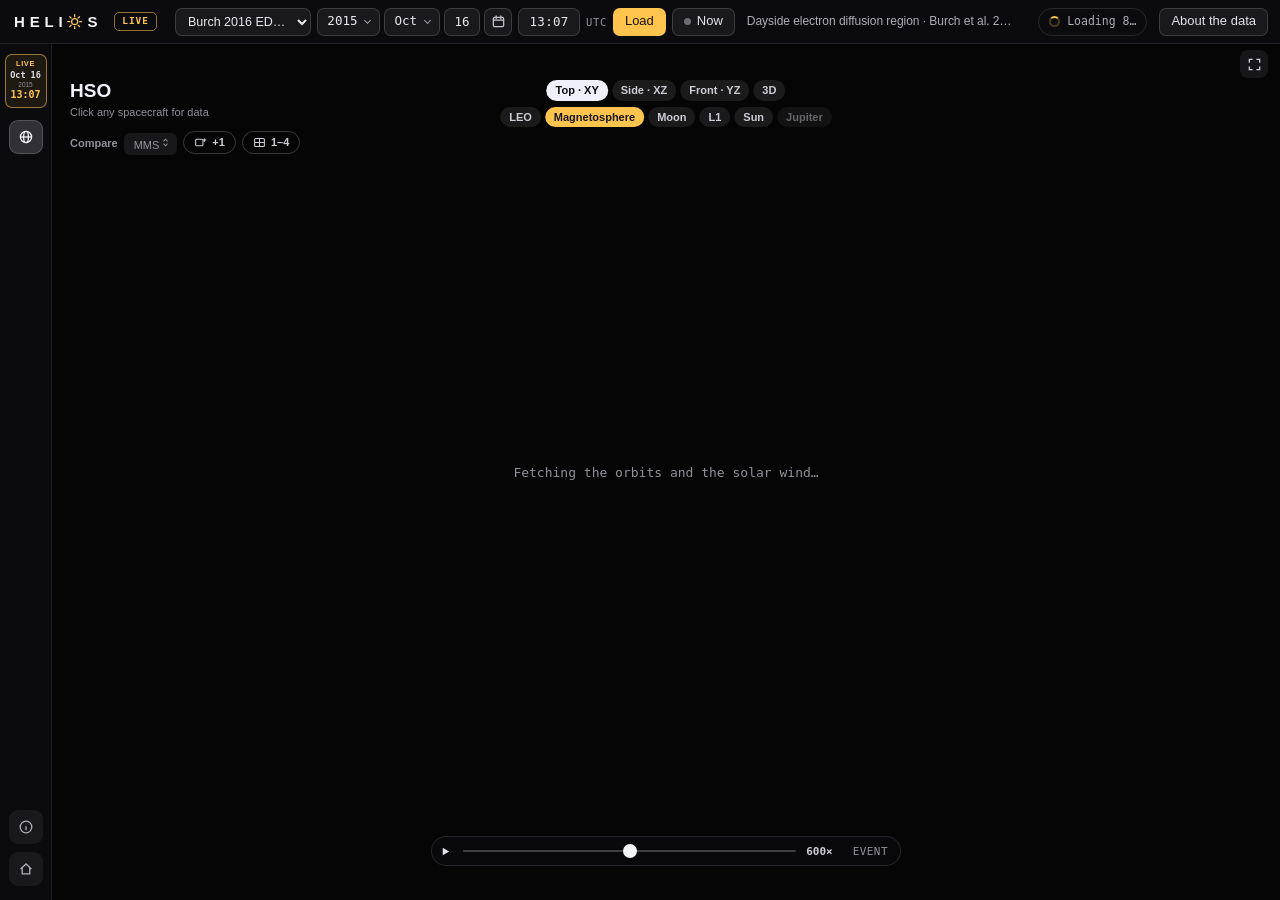
==== app.html @ 8a277560 "Helios Live: the Now panel's charts drawn as Helios draws its figures The Now panel kept jumping bac" ====
<!doctype html>
<html lang="en">
<head>
  <meta charset="utf-8">
  <meta name="viewport" content="width=device-width, initial-scale=1, viewport-fit=cover">
  <title>Helios Live</title>
  <!-- This page runs its own scripts only and talks to the archives it names, nothing else (a relay named in
       assets/data/live/config.json has to be added to connect-src here too). -->
  <meta http-equiv="Content-Security-Policy" content="default-src 'self'; script-src 'self'; worker-src 'self'; style-src 'self' 'unsafe-inline' https://fonts.googleapis.com; font-src 'self' https://fonts.gstatic.com; img-src 'self' data: blob: https://data.phys.ucalgary.ca https://services.swpc.noaa.gov https://api.helioviewer.org https://sdo.gsfc.nasa.gov; connect-src 'self' https://cdaweb.gsfc.nasa.gov https://sscweb.gsfc.nasa.gov https://csa.esac.esa.int https://lasp.colorado.edu https://www.ncei.noaa.gov https://api.phys.ucalgary.ca https://data.phys.ucalgary.ca https://services.swpc.noaa.gov https://iswa.ccmc.gsfc.nasa.gov; object-src 'none'; base-uri 'self'; form-action 'self'">
  <meta name="referrer" content="strict-origin-when-cross-origin">
  <meta name="description" content="Helios Live: the Heliophysics System Observatory at any moment since 2015, in your browser. Spacecraft orbits, the magnetopause and bow shock, and each mission's data, fetched live from NASA's and ESA's public archives.">
  <meta name="theme-color" content="#000000">
  <meta property="og:type" content="website">
  <meta property="og:title" content="Helios Live">
  <meta property="og:description" content="The Heliophysics System Observatory at any moment since 2015, in your browser: spacecraft orbits, the magnetopause and bow shock, and each mission's data from the public archives.">
  <meta property="og:image" content="https://j-beedle.github.io/helios-website/assets/img/og-home.jpg">
  <meta property="og:image:width" content="1200">
  <meta property="og:image:height" content="630">
  <meta property="og:url" content="https://j-beedle.github.io/helios-website/app.html">
  <link rel="icon" type="image/png" sizes="32x32" href="assets/img/favicon-32.png">
  <link rel="icon" type="image/png" sizes="64x64" href="assets/img/favicon-64.png">
  <link rel="apple-touch-icon" href="assets/img/apple-touch-icon.png">
  <link rel="preconnect" href="https://cdaweb.gsfc.nasa.gov" crossorigin>
  <link rel="preconnect" href="https://sscweb.gsfc.nasa.gov" crossorigin>
  <link rel="preconnect" href="https://fonts.googleapis.com">
  <link rel="preconnect" href="https://fonts.gstatic.com" crossorigin>
  <link rel="stylesheet" href="https://fonts.googleapis.com/css2?family=Barlow+Semi+Condensed:wght@600;700&family=IBM+Plex+Mono:wght@400;500&family=Inter:wght@400;500;600&display=swap">
  <link rel="stylesheet" href="css/site.css?v=66">
  <link rel="stylesheet" href="css/app.css?v=8">
  <link rel="stylesheet" href="css/lmn.css?v=3">
</head>
<body class="helios-app" data-default-t="2015-10-16T13:07:02Z">
  <header class="la-bar" id="la-bar">
    <a class="wordmark" href="index.html" aria-label="Helios home"><span aria-hidden="true">HELI</span><svg class="sun" viewBox="-14 -14 28 28" aria-hidden="true"><g stroke="#f7c55c" stroke-width="2.4" stroke-linecap="round" fill="none"><circle r="5.6"/><path d="M0-9V-12.6M0 9V12.6M-9 0H-12.6M9 0H12.6M6.4-6.4L8.9-8.9M-6.4 6.4L-8.9 8.9M6.4 6.4L8.9 8.9M-6.4-6.4L-8.9-8.9"/></g></svg><span aria-hidden="true">S</span></a>
    <span class="la-tag">Live</span>
    <form class="la-pick" id="live-pick">
      <select id="live-event" aria-label="Open a known event"><option value="">Events…</option></select>
      <span class="la-date" role="group" aria-label="Date (UTC)">
        <select id="live-year" autocomplete="off" aria-label="Year (UTC)" title="Year (UTC). Type it, or step it with the arrow keys."></select>
        <select id="live-month" autocomplete="off" aria-label="Month (UTC)" title="Month (UTC). Type its first letters, or step it with the arrow keys."></select>
        <input type="text" id="live-day" inputmode="numeric" autocomplete="off" spellcheck="false" maxlength="2" size="2" required placeholder="DD" title="Day of the month (UTC). The arrow keys step it by a day, or a week with Shift." aria-label="Day of the month (UTC)">
        <button type="button" class="la-cal" id="live-cal" title="Pick the date on a calendar" aria-label="Pick the date on a calendar" hidden><svg viewBox="0 0 16 16" aria-hidden="true"><rect x="2.5" y="3.5" width="11" height="10" rx="1.5"/><path d="M2.5 6.5h11M5.5 2v3M10.5 2v3"/></svg></button>
        <input type="date" id="live-date" min="2015-03-13" tabindex="-1" aria-hidden="true">
      </span>
      <input type="text" id="live-time" inputmode="numeric" autocomplete="off" spellcheck="false" maxlength="5" size="5" required placeholder="HH:MM" title="Time in UTC, on the 24-hour clock (HH:MM). The arrow keys step it by a minute." aria-label="Time (UTC, 24-hour)">
      <span class="la-utc">UTC</span>
      <button class="la-go" type="submit">Load</button>
      <button class="la-now" id="live-now" type="button" aria-pressed="false"><i aria-hidden="true"></i>Now</button>
    </form>
    <p class="la-ref" id="live-ref" hidden></p>
    <span class="la-sp"></span>
    <div class="la-load">
      <button class="la-status" id="la-status" aria-haspopup="true" aria-expanded="false" aria-controls="la-tasks"><i aria-hidden="true"></i><span>Starting…</span></button>
      <div class="la-tasks" id="la-tasks" role="status" hidden></div>
    </div>
    <button class="la-btn" id="la-about-btn">About the data</button>
  </header>

    <section class="stage" id="stage" aria-label="Helios's HSO screen at the chosen moment">
      <div class="stage-app">
        <nav class="rail" aria-label="Helios Live">
          <button class="rail-ev" id="la-moment" title="The moment on screen (UTC): choose another"><b>LIVE</b><span id="rail-day">—</span><small id="rail-year"></small><em id="rail-hm"></em></button>
          <button class="ri on" id="la-hso" title="The HSO screen: back to the top view at the magnetosphere's scale" aria-label="HSO screen: reset the view"><svg viewBox="0 0 16 16" aria-hidden="true"><circle cx="8" cy="8" r="5.6"/><ellipse cx="8" cy="8" rx="2.4" ry="5.6"/><path d="M2.4 8h11.2"/></svg></button>
          <span class="rail-sp"></span>
          <button class="ri" id="la-info" title="About the data" aria-label="About the data"><svg viewBox="0 0 16 16" aria-hidden="true"><circle cx="8" cy="8" r="5.8"/><path d="M8 7.2v4M8 4.9v.2"/></svg></button>
          <a class="ri" href="index.html" title="Back to the Helios site" aria-label="Back to the Helios site"><svg viewBox="0 0 16 16" aria-hidden="true"><path d="M2.6 8 8 3l5.4 5M4.2 6.8v6h7.6v-6"/></svg></a>
        </nav>
        <div class="stage-hso scene-body" id="stage-body">
          <canvas aria-label="Helios's HSO view at the magnetosphere's scale: the magnetopause and bow shock for OMNI's solar wind, and MMS and the other missions' orbits, in GSE"></canvas>
          <div class="hso-head">
            <div class="hso-title">
              <b>HSO</b><span>Click any spacecraft for data</span>
              <p class="hso-compare"><span class="cmp-l">Compare</span><span class="cmp-fam" title="THEMIS and Cluster are in the app">MMS<svg viewBox="0 0 16 16" aria-hidden="true"><path d="M5.5 6.5 8 4l2.5 2.5M5.5 9.5 8 12l2.5-2.5"/></svg></span><button class="cmp-plus" title="Add one MMS window beside the open ones"><svg viewBox="0 0 16 16" aria-hidden="true"><rect x="2" y="4" width="9" height="8" rx="1.2"/><path d="M13 3v4M11 5h4"/></svg>+1</button><button class="cmp-all" title="Open every MMS spacecraft in side-by-side windows"><svg viewBox="0 0 16 16" aria-hidden="true"><rect x="2" y="3" width="12" height="10" rx="1.2"/><path d="M8 3v10M2 8h12"/></svg>1–4</button></p>
              <a class="hso-save" href="#workspace" hidden><svg viewBox="0 0 16 16" aria-hidden="true"><rect x="2" y="4" width="5" height="8" rx="1"/><rect x="9" y="4" width="5" height="8" rx="1"/></svg>Save as Workspace</a>
            </div>
            <div class="hso-chips">
              <div class="hso-row" role="group" aria-label="Viewpoint"><button data-preset="top" aria-pressed="true">Top · XY</button><button data-preset="side" aria-pressed="false">Side · XZ</button><button data-preset="front" aria-pressed="false">Front · YZ</button><button data-preset="3d" aria-pressed="false">3D</button></div>
              <div class="hso-row rungs" role="group" aria-label="Scale"><button data-rung="leo" aria-pressed="false">LEO</button><button data-rung="mag" class="on" aria-pressed="true">Magnetosphere</button><button data-rung="moon" aria-pressed="false">Moon</button><button data-rung="l1" aria-pressed="false">L1</button><button data-rung="sun" aria-pressed="false">Sun</button><button disabled title="In the app">Jupiter</button></div>
            </div>
          </div>
          <div class="stage-dock" id="stage-dock" aria-label="Minimized windows"></div>
          <button class="stage-fs" aria-label="Full screen"><svg viewBox="0 0 16 16" aria-hidden="true"><path class="fs-in" d="M2.5 6V2.5H6M10 2.5h3.5V6M13.5 10v3.5H10M6 13.5H2.5V10"/><path class="fs-out" d="M6 2.5V6H2.5M13.5 6H10V2.5M10 13.5V10h3.5M2.5 10H6v3.5"/></svg></button>
          <div class="hso-card" hidden></div>
          <p class="hso-toast" role="status" hidden></p>
          <div class="hso-time">
            <button class="ht-play" aria-label="Play"><svg viewBox="0 0 12 12" aria-hidden="true"><path class="pl" d="M3 1.8v8.4L10 6z"/><path class="pa" d="M2.6 1.8h2.4v8.4H2.6zM7 1.8h2.4v8.4H7z"/></svg></button>
            <input class="ht-slider" type="range" step="1" aria-label="Time">
            <button class="ht-speed" aria-label="Playback speed">600×</button>
            <span class="ht-stamp"></span>
            <button class="ht-event" title="Back to the chosen moment">EVENT</button>
          </div>
          <div class="stage-wins" id="stage-wins"></div>
          <p class="stage-loading" id="stage-loading">Fetching the orbits and the solar wind…</p>
        </div>
      </div>
    </section>

  <dialog class="la-about" id="la-about" aria-labelledby="la-about-h">
    <form method="dialog"><button class="la-x" aria-label="Close">×</button></form>
    <h2 id="la-about-h">About Helios Live</h2>
    <p class="la-lede">The Heliophysics System Observatory at any moment since March 2015: where each spacecraft was, the boundaries the solar wind set, and every mission's data a click away. Your browser reads it all straight from the public archives when you load a moment; no Helios server is involved.</p>
    <h3>Using it</h3>
    <p>Pick an event or a date and time (UTC) in the bar and press Load, or press Now for the present. The year, month and day change on their own, so the same day in another year is one change; the arrow keys step the day and the time, and a pasted date such as 2017-07-11 22:34 fills them all. Click any spacecraft for its data window, and Earth for the geomagnetic indices. Drag a window's bar to the top or a side of the screen to tile it; the green button opens it in a tab of its own. The down arrow in a window's bar saves its figure as a PNG, as it is drawn. The time bar under the view moves the whole fleet. The page's address always describes what is on screen, so a copied link opens the same view.</p>
    <h3>Now: real time</h3>
    <p>Now (or <b>?t=now</b> in the address) shows the present and follows the clock, for watching space weather and for operations. The Now panel says when each feed was last fetched and how old its newest sample is, and marks a feed stale when that sample is more than 15 minutes old (four hours for the 3-hour Kp). Feeds refresh while the tab is open, no more than once a minute, and pause while it is hidden; the page reopens on the new present every two hours or so.</p>
    <p><b>The solar wind</b> is measured at L1: NOAA SWPC's real-time solar wind (RTSW, 1-minute, from whichever monitor SWPC has active; rows SWPC flags are left out). Each minute is carried to the bow-shock nose as a flat front moving along GSE X at its measured V<sub>x</sub>, from the spacecraft's position (SWPC's ephemeris) to the Jelínek et al. (2012) nose for that minute's pressure; the panel gives the delay, and SWPC's own propagation to 32 R<sub>E</sub> beside it. The wind arriving at the nose sizes the drawn magnetopause and bow shock. Dynamic pressure is OMNI's 2×10⁻⁶ n V² nPa; the standoff is Shue et al. (1998), flagged when it is inside geosynchronous orbit (6.6 R<sub>E</sub>). CCMC's real-time SWMF run gives a second, model standoff.</p>
    <p><b>Kp and the scales</b> are NOAA SWPC's: the last 3-hour planetary Kp, the 1-minute estimated Kp (which sets the field lines and the oval when the page opens) and the latest NOAA R, S and G scales. Positions are SSCWeb's ephemeris, for the present the missions' predicted orbits; a spacecraft with no position for the present is listed, not drawn. Each spacecraft's region is the model's answer from the drawn boundaries, not a measurement.</p>
    <p><b>The Sun, the particles and the outlook</b> follow what NOAA SWPC's own dashboards lead with: the NOAA scales now, their 24-hour maximum and SWPC's forecast for today and the two days after; SWPC's alerts, watches and warnings in effect; GOES's X-ray flux with the latest flare, and its ≥10 MeV protons and ≥2 MeV electrons at geosynchronous orbit over six hours; SWPC's 3-day Kp forecast; Dst (WDC Kyoto's quick-look values, provisional); and OVATION's hemispheric auroral power. "Sun and aurora" shows SWPC's latest images (GOES SUVI, SOHO LASCO C3, OVATION and WSA-Enlil) once it is opened. Each section folds, and the panel can be set two columns wide.</p>
    <p><b>GOES and SDO open in real time.</b> A GOES window shows the field and integral particle fluxes from SWPC's primary and secondary feeds (through LASP's Space Weather Portal, minutes behind), with SWPC's real-time X-rays from that satellite and its differential proton and electron fluxes; it fetches again every two minutes and covers the last hour (its menu sets the length). SDO's window shows the observatory's latest frame of each band, fetched again every 15 minutes; drag the time bar back and it shows the Sun at that time instead.</p>
    <p><b>Not available in real time:</b> MMS science data (Level 2 files reach the archives weeks after the day), and the other missions' and OMNI's archive data, which follow by days to weeks. Their windows stay closed in this mode; pick a past moment for them.</p>
    <h3>What you are looking at</h3>
    <p><b>The view.</b> OMNI's 1-minute solar wind sizes the magnetopause and the bow shock; the view names each model it draws. Frames come from MMS's ephemeris, or are computed here for moments it has not reached. Orbits are SSCWeb's. Field lines are traced through IGRF-14 and T89 at the moment's Kp; the auroral oval follows Starkov with the hour's AL.</p>
    <p><b>MMS.</b> FGM, FPI moments and spectra, HPCA, EDP and DSP: survey for four hours around the moment and burst within ten minutes of it, with electron, ion and HPCA distribution cuts on request.</p>
    <p><b>Other missions.</b> THEMIS and ARTEMIS, Cluster 1–4, GOES-16 to 19, ACE, Wind and DSCOVR, and OMNI. A GOES window has the satellite's field, its X-rays and the integral particle fluxes, and, for the last seven days, SWPC's differential proton and electron fluxes.</p>
    <p><b>SDO.</b> Click SDO, or the Sun on the Sun rung, for the Sun as SDO saw it: AIA's 193, 304, 171, 211, 131 and 94 Å, HMI's magnetogram and continuum, or four at once. The window follows the time bar: it fetches a strip of frames across the four hours (Helioviewer's renders of the SDO archive, about 300 kB each), shows the one nearest the time bar, and fetches the exact moment once you stop dragging. The download button saves the frame on screen as a 2048-px PNG from Helioviewer (in Quad, one file per channel).</p>
    <p><b>Timing and accuracy.</b> The numbers are the archives' current Level 2 versions, read at full precision where the archive allows and not checked by hand. A moment from the last few weeks opens with positions only until the missions publish their data.</p>
    <h3>Sources</h3>
    <p>MMS Science Data Center (LASP) · CDAWeb and SSCWeb (NASA SPDF) · NOAA SWPC (real time: RTSW, GOES, the scales, alerts and forecasts, OVATION) · WDC for Geomagnetism, Kyoto (Dst, via SWPC) · NASA CCMC (ISWA) · NOAA NCEI · LASP Space Weather Portal · ESA Cluster Science Archive · NASA SDO and Helioviewer · University of Calgary · IAGA (IGRF-14)</p>
    <p>Analysis methods adapted from PySPEDAS and SPEDAS using Claude Code, and extensively tested to ensure accurate translations. Earth imagery from NASA's Blue Marble. Artemis II photographs from the NASA Image and Video Library. Every model, code base and data source is cited where it is used.</p>
    <p class="la-fine">Helios is built by Dr. Jason Beedle. It is developed independently and is not supported or endorsed by NASA, NOAA, ESA or any institution. Past moments are kept in this browser for a week so they reopen quickly.</p>
  </dialog>

  <div class="la-gate" id="la-gate" hidden>
    <div class="la-gate-in">
      <a class="wordmark" href="index.html" aria-label="Helios home"><span aria-hidden="true">HELI</span><svg class="sun" viewBox="-14 -14 28 28" aria-hidden="true"><g stroke="#f7c55c" stroke-width="2.4" stroke-linecap="round" fill="none"><circle r="5.6"/><path d="M0-9V-12.6M0 9V12.6M-9 0H-12.6M9 0H12.6M6.4-6.4L8.9-8.9M-6.4 6.4L-8.9 8.9M6.4 6.4L8.9 8.9M-6.4-6.4L-8.9-8.9"/></g></svg><span aria-hidden="true">S</span></a>
      <h1 id="la-gate-h"></h1>
      <p id="la-gate-p"></p>
      <p class="la-gate-a"><a class="btn" href="index.html">Back to the Helios site</a><button class="la-btn" id="la-gate-go" hidden>Open it anyway</button></p>
    </div>
  </div>

  <script src="js/app-page.js?v=5"></script>
  <script src="js/igrf14.js?v=38"></script>
  <script src="js/fieldlines.js?v=39"></script>
  <script src="js/hsoview.js?v=60"></script>
  <script src="js/hso-now.js?v=6"></script>
  <script src="js/hso-live.js?v=78"></script>
  <script src="js/lmn.js?v=1"></script>
  <script src="js/lmn-panel.js?v=4"></script>
  <script src="js/recon.js?v=1"></script>
  <script src="js/formation.js?v=4"></script>
  <script src="js/hso.js?v=84"></script>
</body>
</html>
---- css/site.css ----
/* Helios. Full-screen pictures with a few words over them, after spacex.com; the reading parts set like
 * science.nasa.gov: a plain text face, quiet monospaced labels, captions that say what a picture is and where it
 * came from.
 */

:root {
  --bg: #000;
  --bg-2: #05070b;
  --panel: #0a0d13;
  --line: rgba(255, 255, 255, 0.12);
  --line-2: rgba(255, 255, 255, 0.22);
  --ink: #f4f5f7;
  --ink-2: rgba(244, 245, 247, 0.76);
  --ink-3: rgba(244, 245, 247, 0.52);
  --sun: #f7c55c;
  --ok: #7fd4ad;
  --dev: #f0b866;
  --plan: #8d95a7;
  --gutter: clamp(20px, 4.5vw, 72px);
  --head: 80px;
  --measure: 36rem;
  --display: "Barlow Semi Condensed", "Helvetica Neue", Arial, sans-serif;
  --text: "Inter", "Helvetica Neue", Arial, sans-serif;
  --mono: "IBM Plex Mono", ui-monospace, "SF Mono", Menlo, monospace;
  color-scheme: dark;
}

*, *::before, *::after { box-sizing: border-box; }
html { scroll-behavior: smooth; -webkit-text-size-adjust: 100%; }
@media (prefers-reduced-motion: reduce) { html { scroll-behavior: auto; } }
body {
  margin: 0; background: var(--bg); color: var(--ink);
  font: 400 16px/1.65 var(--text); letter-spacing: -0.003em;
  -webkit-font-smoothing: antialiased; -moz-osx-font-smoothing: grayscale; overflow-x: hidden;
}
img, video, canvas { display: block; max-width: 100%; }
a { color: inherit; }
button { font: inherit; color: inherit; }
sub, sup { font-size: 0.72em; line-height: 0; }
:focus-visible { outline: 2px solid var(--sun); outline-offset: 3px; }
::selection { background: rgba(247, 197, 92, 0.35); }

.skip { position: absolute; left: var(--gutter); top: -60px; z-index: 50; background: var(--ink); color: var(--bg); padding: 10px 16px; text-decoration: none; }
.skip:focus { top: 12px; }

/* ── type ── */
h1, h2 {
  margin: 0; font-family: var(--display); font-weight: 700; text-transform: uppercase;
  line-height: 1.02; letter-spacing: 0.004em; text-wrap: balance;
}
h1 { font-size: clamp(40px, 4.9vw, 70px); }
h2 { font-size: clamp(30px, 3.3vw, 48px); }
h3 { margin: 0; font: 600 19px/1.3 var(--text); letter-spacing: -0.01em; }
.eyebrow {
  display: block; margin: 0 0 18px; color: var(--ink-3);
  font: 500 12px/1.3 var(--mono); letter-spacing: 0.12em; text-transform: uppercase;
}
.lede { margin: 22px 0 0; color: var(--ink-2); font-size: clamp(17px, 1.3vw, 19px); line-height: 1.6; max-width: var(--measure); }
.copy p { margin: 20px 0 0; color: var(--ink-2); max-width: var(--measure); }
.copy p + p { margin-top: 14px; }
.copy p.cite, .cite { margin-top: 22px; color: var(--ink-3); font-size: 13px; line-height: 1.6; }
.cite a { color: var(--ink-2); text-underline-offset: 2px; text-decoration-color: var(--line-2); }
.cite a:hover { color: var(--ink); }

/* ── the header ── */
.site-head {
  position: fixed; inset: 0 0 auto 0; z-index: 30; height: var(--head);
  display: flex; align-items: center; gap: 44px; padding: 0 var(--gutter);
  background: linear-gradient(rgba(0, 0, 0, 0.55), rgba(0, 0, 0, 0));
  transition: transform 0.35s ease, background 0.35s ease;
}
.site-head.hidden { transform: translateY(-100%); }
.site-head.solid { background: rgba(0, 0, 0, 0.86); backdrop-filter: blur(10px); -webkit-backdrop-filter: blur(10px); border-bottom: 1px solid rgba(255, 255, 255, 0.06); }
.wordmark { display: flex; align-items: center; text-decoration: none; color: var(--ink); font: 600 21px/1 var(--display); letter-spacing: 0.32em; }
.wordmark .sun { width: 1.02em; height: 1.02em; margin-right: 0.32em; }
.nav { display: flex; gap: 28px; margin: 0; padding: 0; list-style: none; }
.nav a, .drawer a {
  font: 600 13px/1 var(--display); letter-spacing: 0.12em; text-transform: uppercase; text-decoration: none;
  color: var(--ink-2); transition: color 0.2s;
}
.nav a { position: relative; display: block; padding: 10px 0; }
.nav a:hover, .nav a[aria-current] { color: var(--ink); }
.nav a::after {
  content: ""; position: absolute; left: 0; right: 0; bottom: 2px; height: 1px; background: var(--ink);
  transform: scaleX(0); transform-origin: left; transition: transform 0.25s ease;
}
.nav a:hover::after, .nav a[aria-current]::after { transform: scaleX(1); }
.menu-btn { margin-left: auto; width: 44px; height: 44px; border: 0; background: none; cursor: pointer; display: grid; place-content: center; gap: 6px; }
.menu-btn span { display: block; width: 24px; height: 1.5px; background: var(--ink); transition: transform 0.3s, opacity 0.3s; }
.menu-open .menu-btn span:nth-child(1) { transform: translateY(7.5px) rotate(45deg); }
.menu-open .menu-btn span:nth-child(2) { opacity: 0; }
.menu-open .menu-btn span:nth-child(3) { transform: translateY(-7.5px) rotate(-45deg); }

.drawer {
  position: fixed; inset: 0 0 0 auto; z-index: 25; width: min(400px, 100%);
  background: rgba(5, 7, 11, 0.97); border-left: 1px solid var(--line);
  padding: calc(var(--head) + 16px) 44px 40px; display: flex; flex-direction: column; overflow-y: auto;
  transform: translateX(100%); transition: transform 0.45s cubic-bezier(0.2, 0.7, 0.1, 1); visibility: hidden;
}
.menu-open .drawer { transform: none; visibility: visible; }
.drawer ul { list-style: none; margin: 0; padding: 0; }
.drawer li + li { border-top: 1px solid var(--line); }
.drawer a { display: block; padding: 15px 0; font-size: 14px; text-align: right; }
.drawer a:hover, .drawer a[aria-current] { color: var(--ink); }
.drawer .group { margin: 26px 0 8px; text-align: right; color: var(--ink-3); font: 500 11px/1 var(--mono); letter-spacing: 0.12em; text-transform: uppercase; }
.drawer .group:first-child { margin-top: 0; }
.drawer .small { margin-top: auto; padding-top: 24px; text-align: right; color: var(--ink-3); font: 500 11px/1.5 var(--mono); letter-spacing: 0.08em; text-transform: uppercase; }
.scrim { position: fixed; inset: 0; z-index: 20; background: rgba(0, 0, 0, 0.45); opacity: 0; visibility: hidden; transition: opacity 0.4s; }
.menu-open .scrim { opacity: 1; visibility: visible; }

/* ── full-screen sections ── */
.panel {
  position: relative; min-height: 100vh; min-height: 100svh; overflow: hidden;
  display: flex; align-items: flex-end; padding: calc(var(--head) + 40px) var(--gutter) clamp(56px, 11vh, 120px);
  isolation: isolate;
}
.media { position: absolute; inset: 0; z-index: -2; background: var(--bg); }
.media > video, .media > img, .media > canvas { width: 100%; height: 100%; object-fit: cover; }
.panel::before {
  content: ""; position: absolute; inset: 0; z-index: -1; pointer-events: none;
  background: linear-gradient(90deg, rgba(0, 0, 0, 0.74) 0%, rgba(0, 0, 0, 0.42) 36%, rgba(0, 0, 0, 0) 64%),
              linear-gradient(0deg, rgba(0, 0, 0, 0.5) 0%, rgba(0, 0, 0, 0) 36%);
}
.panel.right { justify-content: flex-end; }
.panel.right::before {
  background: linear-gradient(270deg, rgba(0, 0, 0, 0.76) 0%, rgba(0, 0, 0, 0.42) 36%, rgba(0, 0, 0, 0) 64%),
              linear-gradient(0deg, rgba(0, 0, 0, 0.5) 0%, rgba(0, 0, 0, 0) 36%);
}
.panel.plain::before { display: none; }
.panel.top { align-items: flex-start; }
.copy { max-width: 540px; }
.media .caption {
  position: absolute; right: var(--gutter); bottom: 22px; z-index: 2; max-width: 440px; margin: 0; text-align: right;
  color: var(--ink-3); font-size: 12px; line-height: 1.5;
}

/* ── actions: one outlined button (SpaceX), and text links with a ringed arrow (NASA) ── */
.actions { display: flex; flex-wrap: wrap; align-items: center; gap: 14px 28px; margin-top: 32px; }
.btn {
  display: inline-flex; align-items: center; gap: 12px; min-height: 48px; padding: 0 24px;
  border: 1.5px solid var(--ink); background: transparent; color: var(--ink); cursor: pointer; text-decoration: none;
  font: 600 14px/1 var(--display); letter-spacing: 0.14em; text-transform: uppercase;
  position: relative; overflow: hidden; isolation: isolate; transition: color 0.3s ease;
}
.btn::before { content: ""; position: absolute; inset: 0; z-index: -1; background: var(--ink); transform: translateY(101%); transition: transform 0.3s ease; }
.btn:hover, .btn:focus-visible { color: #000; }
.btn:hover::before, .btn:focus-visible::before { transform: none; }
.btn svg { width: 14px; height: 14px; flex: none; }
.link {
  display: inline-flex; align-items: center; gap: 10px; padding: 6px 0; border: 0; background: none; cursor: pointer;
  color: var(--ink); text-decoration: none; font: 600 15px/1.2 var(--text); letter-spacing: -0.005em;
}
.link .ring {
  width: 22px; height: 22px; border-radius: 50%; border: 1.5px solid var(--line-2); display: grid; place-content: center;
  transition: border-color 0.2s, transform 0.3s;
}
.link .ring svg { width: 10px; height: 10px; }
.link:hover .ring { border-color: var(--ink); }
.link[aria-expanded="true"] .ring { transform: rotate(45deg); }

/* the note behind a picture: what it shows and where it came from */
.note { display: grid; grid-template-rows: 0fr; transition: grid-template-rows 0.4s ease, opacity 0.4s ease, margin 0.4s ease; opacity: 0; }
.note > div { overflow: hidden; }
.note.open { grid-template-rows: 1fr; opacity: 1; margin-top: 18px; }
.note p {
  margin: 0; padding: 14px 16px; border-left: 2px solid var(--line-2); background: rgba(5, 7, 11, 0.72);
  color: var(--ink-2); font-size: 14px; line-height: 1.6; max-width: var(--measure);
}

/* things fade into place as they come into view */
.reveal { opacity: 0; transform: translateY(12px); transition: opacity 0.8s ease, transform 0.8s cubic-bezier(0.2, 0.7, 0.1, 1); }
.reveal.in { opacity: 1; transform: none; }
.reveal.d1 { transition-delay: 0.08s; }
.reveal.d2 { transition-delay: 0.16s; }
@media (prefers-reduced-motion: reduce) { .reveal { transform: none; transition: opacity 0.3s ease; } }

/* ── the home page ── */
.hero::before {
  background: linear-gradient(0deg, rgba(0, 0, 0, 0.66) 0%, rgba(0, 0, 0, 0.26) 32%, rgba(0, 0, 0, 0) 54%),
              linear-gradient(90deg, rgba(0, 0, 0, 0.46) 0%, rgba(0, 0, 0, 0) 46%);
}
.hero .copy { max-width: 760px; }
.hero h1 { max-width: 12.5em; }
.hero-note { position: absolute; right: var(--gutter); bottom: clamp(56px, 11vh, 120px); z-index: 2; width: min(380px, 40vw); display: flex; flex-direction: column; align-items: flex-end; }
.hero-note .note.open { margin: 0 0 12px; }

#observatory .media { left: -14%; }
#aurora .media { right: -12%; }

.fleet .media img { animation: drift 48s ease-in-out infinite alternate; transform-origin: 55% 50%; }
@keyframes drift { from { transform: scale(1.0); } to { transform: scale(1.06); } }
@media (prefers-reduced-motion: reduce) { .fleet .media img { animation: none; } }
/* wide screens: the view framed in the space above the data panels and left of the words, Earth at about a third of
   the height, fading out at its right and lower edges */
@media (min-width: 901px) {
  .fleet .media { background: #000; }
  .fleet .media img { position: absolute; left: -4%; top: -6vh; width: auto; height: 96vh; max-width: none; object-fit: contain; transform-origin: 37% 56%;
    -webkit-mask-image: radial-gradient(118% 92% at 34% 46%, #000 55%, transparent 80%); mask-image: radial-gradient(118% 92% at 34% 46%, #000 55%, transparent 80%); }
}
/* the fleet's data panels, in a row under the words that scrolls when it runs out of room */
.fleet { flex-direction: column; align-items: flex-end; justify-content: flex-end; }
#fleet::before {                                 /* darker under the data panels, so the picture's labels stay behind them */
  background: linear-gradient(270deg, rgba(0, 0, 0, 0.76) 0%, rgba(0, 0, 0, 0.42) 36%, rgba(0, 0, 0, 0) 64%),
              linear-gradient(0deg, rgba(0, 0, 0, 0.9) 0%, rgba(0, 0, 0, 0.72) 30%, rgba(0, 0, 0, 0) 50%);
}
.carousel { width: 100%; margin-top: clamp(44px, 7vh, 72px); }
.carousel-head { display: flex; align-items: center; justify-content: space-between; margin-bottom: 18px; }
.carousel-head .eyebrow { margin: 0; }
.carousel-nav { display: flex; gap: 10px; }
.carousel:not(.scrolls) .carousel-nav { visibility: hidden; }
.carousel-nav .icon-btn:disabled { opacity: 0.32; cursor: default; }
.cards {
  display: flex; gap: 18px; margin: 0; padding: 2px 2px 26px; list-style: none;
  overflow-x: auto; scroll-snap-type: x mandatory; scrollbar-width: none; overscroll-behavior-x: contain;
}
.cards::-webkit-scrollbar { display: none; }
.cards li { flex: none; scroll-snap-align: start; }
.cards img { height: clamp(220px, 31vh, 330px); width: auto; border-radius: 6px; box-shadow: 0 0 0 1px rgba(255, 255, 255, 0.14), 0 12px 26px rgba(0, 0, 0, 0.5); }
.cards span { display: block; margin-top: 12px; color: var(--ink-3); font: 500 11px/1.35 var(--mono); letter-spacing: 0.06em; text-transform: uppercase; }
.cards span b { color: var(--ink-2); font-weight: 500; }

.analysis { background: radial-gradient(70% 70% at 75% 45%, #0f1a33 0%, #04060b 65%, #000 100%); align-items: center; }

/* ── built for the Mac ── */
.desk { background: radial-gradient(60% 70% at 72% 45%, #0c1426 0%, #04060b 68%, #000 100%); }
.features { list-style: none; margin: 32px 0 0; padding: 0; display: grid; grid-template-columns: repeat(2, minmax(0, 1fr)); column-gap: 32px; border-top: 1px solid var(--line); }
.features li { padding: 18px 0 20px; border-bottom: 1px solid var(--line); }
.features h3 { margin: 0 0 6px; font-size: 15px; line-height: 1.35; }
.features p { margin: 0; color: var(--ink-3); font-size: 14px; line-height: 1.55; }

/* ── how it was built: a calendar axis, May to October, with each milestone and TestFlight build ── */
.built { padding: clamp(84px, 13vh, 140px) var(--gutter); border-top: 1px solid var(--line); }
.built .section-head { max-width: 1320px; margin: 0 auto; }
.devline { max-width: 1320px; margin: 52px auto 0; }
.devline .axis { position: relative; height: 30px; margin-bottom: 26px; border-bottom: 1px solid var(--line-2); }
.devline .axis i { position: absolute; display: block; }
.devline .axis .tick { bottom: -1px; width: 1px; height: 12px; background: var(--line-2); }
.devline .axis .dot { bottom: -5px; width: 9px; height: 9px; margin-left: -4.5px; border-radius: 50%; background: var(--ink-2); }
.devline .axis .dot.now { background: var(--sun); box-shadow: 0 0 0 5px rgba(247, 197, 92, 0.16); }
.devline .axis .build { bottom: 13px; width: 6px; height: 6px; margin-left: -3px; background: var(--sun); transform: rotate(45deg); opacity: 0.8; }
.months { list-style: none; margin: 0; padding: 0; display: grid; grid-template-columns: repeat(6, minmax(0, 1fr)); }
.months > li { padding-right: 18px; }
.months h3 { margin: 0 0 14px; color: var(--ink-3); font: 500 11px/1 var(--mono); letter-spacing: 0.12em; text-transform: uppercase; }
.months ul { list-style: none; margin: 0; padding: 0; display: grid; gap: 12px; }
.months ul li { color: var(--ink-2); font-size: 14px; line-height: 1.35; }
.months time { display: block; margin-bottom: 2px; color: var(--ink-3); font: 500 11px/1.4 var(--mono); letter-spacing: 0.04em; }
.months .now { color: var(--ink); }
.months .now time { color: var(--sun); }
.devline-key { display: flex; align-items: center; gap: 10px; margin: 36px 0 0; color: var(--ink-3); font: 500 11px/1.4 var(--mono); letter-spacing: 0.06em; text-transform: uppercase; }
.devline-key .diamond { width: 6px; height: 6px; background: var(--sun); transform: rotate(45deg); }

/* ── the public beta ── */
.beta { padding: clamp(96px, 16vh, 168px) var(--gutter); border-top: 1px solid var(--line); background: radial-gradient(42% 70% at 24% 50%, rgba(247, 197, 92, 0.07) 0%, rgba(0, 0, 0, 0) 70%), var(--bg); }
.beta-wrap { max-width: 1120px; margin: 0 auto; display: grid; grid-template-columns: auto minmax(0, 1fr); gap: clamp(32px, 6vw, 96px); align-items: center; }
.beta .app-icon { width: clamp(132px, 15vw, 216px); height: auto; }
.beta .copy { max-width: 620px; }
.beta .caution { margin: 28px 0 0; padding: 14px 18px; border-left: 2px solid var(--sun); background: rgba(247, 197, 92, 0.06); color: var(--ink-2); font-size: 14px; line-height: 1.6; }
.beta .caution strong { color: var(--ink); font-weight: 600; }
.beta .fine { margin: 22px 0 0; color: var(--ink-3); font: 400 13px/1.55 var(--text); letter-spacing: 0; text-transform: none; }
.nowrap { white-space: nowrap; }
.actions .soon { color: var(--ink-3); font: 500 11px/1 var(--mono); letter-spacing: 0.08em; text-transform: uppercase; }
.btn[aria-disabled="true"] { opacity: 0.45; pointer-events: none; }
.analysis .wrap { width: 100%; display: grid; grid-template-columns: minmax(0, 0.8fr) minmax(0, 1.2fr); gap: clamp(32px, 5vw, 80px); align-items: center; }
.shots { position: relative; aspect-ratio: 1.36; }
.shot { position: absolute; margin: 0; border-radius: 10px; overflow: hidden; background: #111; box-shadow: 0 30px 70px rgba(0, 0, 0, 0.6), 0 0 0 1px rgba(255, 255, 255, 0.12); }
.shot img { width: 100%; height: auto; }
.shot.back { right: 0; top: 0; width: 88%; }
.shot.front { left: 0; bottom: 0; width: 42%; }
.shot figcaption {
  position: absolute; left: 12px; bottom: 12px; padding: 5px 8px; background: rgba(0, 0, 0, 0.72); border-radius: 3px;
  font: 500 11px/1 var(--mono); letter-spacing: 0.06em; text-transform: uppercase; color: var(--ink-2);
}
.shot.back figcaption { left: auto; right: 12px; }

.numbers { padding: clamp(80px, 13vh, 140px) var(--gutter); border-top: 1px solid var(--line); background: var(--bg-2); }
.numbers > .eyebrow { display: block; max-width: 1280px; margin: 0 auto 28px; }
.numbers ul { list-style: none; margin: 0 auto; padding: 0; max-width: 1280px; display: grid; grid-template-columns: repeat(4, minmax(0, 1fr)); gap: 40px; }
.numbers li { border-top: 1px solid var(--line-2); padding-top: 22px; }
.numbers strong { display: block; font: 600 clamp(48px, 5.4vw, 84px)/1 var(--display); letter-spacing: -0.005em; }
.numbers span { display: block; margin-top: 14px; color: var(--ink-2); font-size: 15px; line-height: 1.45; max-width: 15em; }
.numbers small { display: block; max-width: 1280px; margin: 44px auto 0; color: var(--ink-3); font-size: 12.5px; line-height: 1.6; }

.section-head { max-width: 1320px; margin: 0 auto; }
.section-head.row { display: flex; flex-wrap: wrap; align-items: flex-end; justify-content: space-between; gap: 18px 40px; }
.section-head p { color: var(--ink-2); max-width: var(--measure); margin: 18px 0 0; }
.more { padding: clamp(90px, 14vh, 150px) var(--gutter); border-top: 1px solid var(--line); }
.tiles { max-width: 1320px; margin: 44px auto 0; display: grid; grid-template-columns: repeat(3, minmax(0, 1fr)); gap: 20px; list-style: none; padding: 0; }
.tile { position: relative; display: block; aspect-ratio: 4 / 5; overflow: hidden; text-decoration: none; color: var(--ink); background: var(--panel); isolation: isolate; border-radius: 4px; }
.tile img { position: absolute; inset: 0; width: 100%; height: 100%; object-fit: cover; z-index: -2; transition: transform 0.9s ease; }
.tile:hover img { transform: scale(1.04); }
.tile::after { content: ""; position: absolute; inset: 0; z-index: -1; background: linear-gradient(0deg, rgba(0, 0, 0, 0.88) 0%, rgba(0, 0, 0, 0.3) 52%, rgba(0, 0, 0, 0.05) 100%); }
.tile-body { position: absolute; left: 26px; right: 26px; bottom: 24px; }
.tile .eyebrow { margin-bottom: 10px; }
.tile h3 { font: 700 clamp(26px, 2.2vw, 34px)/1.05 var(--display); text-transform: uppercase; letter-spacing: 0.004em; }
.tile p { margin: 10px 0 16px; color: var(--ink-2); font-size: 15px; line-height: 1.5; }
.tiles .feature { grid-column: 1 / -1; }
/* Helios Live leads the tiles, set as they are: the app's own screen on the right, the words over its dark left.
   The card is not one link (it holds three more), so its main link is stretched over it. */
.tiles .feature .tile { aspect-ratio: 25 / 9; }   /* its picture's part (64% of the width) is then 16:9, the picture's own shape */
.tiles .feature img { left: 36%; width: 64%; object-position: 0 0; }
.tiles .feature .tile::after { background: linear-gradient(90deg, #000 0%, #000 36%, rgba(0, 0, 0, 0.45) 41%, rgba(0, 0, 0, 0) 52%); }
.tiles .feature .tile-body { top: 50%; bottom: auto; right: auto; max-width: min(420px, 31%); transform: translateY(-50%); }
.tile.live .link::after { content: ""; position: absolute; inset: -100vh -100vw; }
.tile.live { cursor: pointer; }
.tile.live .tile-body { z-index: 1; }
.live-try { position: relative; z-index: 2; margin: 14px 0 0 !important; color: var(--ink-3) !important; font-size: 13.5px !important; line-height: 1.7 !important; }
.live-try a { color: var(--ink-2); text-decoration: underline; text-decoration-color: var(--line-2); text-underline-offset: 3px; white-space: nowrap; }
.live-try a:hover, .live-try a:focus-visible { color: var(--ink); text-decoration-color: var(--ink); }

.learn { padding: clamp(90px, 14vh, 150px) var(--gutter); border-top: 1px solid var(--line); }
.videos { list-style: none; margin: 44px auto 0; padding: 0; max-width: 1320px; display: grid; grid-template-columns: repeat(4, minmax(0, 1fr)); gap: 24px; }
.video-card { display: block; width: 100%; padding: 0; border: 0; background: none; text-align: left; cursor: pointer; text-decoration: none; color: var(--ink); }
.video-card[aria-disabled="true"] { cursor: default; }
.video-card .thumb { position: relative; overflow: hidden; aspect-ratio: 16 / 9; background: #111; border-radius: 4px; }
.video-card img { width: 100%; height: 100%; object-fit: cover; transition: transform 0.6s ease; }
.video-card:not([aria-disabled="true"]):hover img { transform: scale(1.035); }
.video-card .thumb::after { content: ""; position: absolute; inset: 0; border-radius: 4px; box-shadow: inset 0 0 0 1px rgba(255, 255, 255, 0.1); }
.video-card .dur { position: absolute; right: 10px; bottom: 10px; padding: 4px 7px; background: rgba(0, 0, 0, 0.78); border-radius: 3px; font: 500 11px/1 var(--mono); letter-spacing: 0.04em; }
.video-card h3 { margin: 16px 0 6px; }
.video-card p { margin: 0; color: var(--ink-3); font-size: 14.5px; line-height: 1.5; }
.video-card .soon { display: block; margin-top: 8px; color: var(--ink-3); font: 500 11px/1 var(--mono); letter-spacing: 0.08em; text-transform: uppercase; }

.about { min-height: 82vh; }
.about .media img { opacity: 0.8; }

/* ── the sub-pages ── */
.subhero { min-height: 90vh; min-height: 90svh; }
.subhero h1 { max-width: 12em; }
.subhero.top { padding-bottom: 88px; }
.split { padding: clamp(84px, 13vh, 140px) var(--gutter); border-top: 1px solid var(--line); }
.split > .wrap { max-width: 1320px; margin: 0 auto; display: grid; grid-template-columns: minmax(0, 0.82fr) minmax(0, 1.18fr); gap: clamp(36px, 5.5vw, 96px); align-items: center; }
.split.flip > .wrap > .copy { order: 2; }
.tags { display: flex; flex-wrap: wrap; gap: 8px 20px; margin: 0 0 18px; }
.tags .eyebrow { margin: 0; }
.status { display: inline-flex; align-items: center; gap: 8px; color: var(--ink-3); font: 500 12px/1.3 var(--mono); letter-spacing: 0.1em; text-transform: uppercase; }
.status::before { content: ""; width: 7px; height: 7px; border-radius: 50%; background: var(--plan); }
.status.ok::before { background: var(--ok); }
.status.dev::before { background: var(--dev); }

.figure { position: relative; margin: 0; }
.figure .frame { position: relative; overflow: hidden; background: var(--bg-2); border: 1px solid var(--line); border-radius: 4px; }
.figure .frame.wide { aspect-ratio: 16 / 10; }
.figure .frame.square { aspect-ratio: 1 / 1; }
.figure .frame canvas { width: 100%; height: 100%; }
.figure .frame img { width: 100%; height: auto; }
.figure .frame.second { margin-top: 12px; }
.figure figcaption { margin-top: 12px; color: var(--ink-3); font-size: 13px; line-height: 1.55; }
.figure figcaption .credit { display: block; margin-top: 4px; font: 500 11px/1.4 var(--mono); letter-spacing: 0.04em; color: var(--ink-3); }
.readout {
  position: absolute; left: 14px; top: 12px; z-index: 2; margin: 0; pointer-events: none;
  font: 500 12px/1.5 var(--mono); letter-spacing: 0.02em; color: var(--ink-2);
}
.readout b { color: var(--ink); font-weight: 500; }

.controls { display: flex; flex-wrap: wrap; align-items: center; gap: 16px 28px; margin-top: 28px; }
.seg { display: inline-flex; border: 1px solid var(--line-2); border-radius: 3px; overflow: hidden; }
.seg button {
  min-width: 42px; height: 36px; padding: 0 12px; border: 0; background: transparent; color: var(--ink-2); cursor: pointer;
  font: 500 12px/1 var(--mono); letter-spacing: 0.04em;
}
.seg button + button { border-left: 1px solid var(--line-2); }
.seg button:hover { color: var(--ink); }
.seg button[aria-pressed="true"] { background: var(--ink); color: #000; }
.slider { display: grid; gap: 4px; min-width: 220px; flex: 1 1 220px; }
.slider label { display: flex; justify-content: space-between; gap: 12px; color: var(--ink-2); font: 500 12px/1.3 var(--mono); letter-spacing: 0.04em; }
.slider output { color: var(--ink); }
input[type="range"] { -webkit-appearance: none; appearance: none; width: 100%; height: 26px; background: transparent; cursor: pointer; }
input[type="range"]::-webkit-slider-runnable-track { height: 2px; background: var(--line-2); }
input[type="range"]::-moz-range-track { height: 2px; background: var(--line-2); }
input[type="range"]::-webkit-slider-thumb { -webkit-appearance: none; width: 14px; height: 14px; margin-top: -6px; border-radius: 50%; background: var(--ink); border: 0; }
input[type="range"]::-moz-range-thumb { width: 14px; height: 14px; border-radius: 50%; background: var(--ink); border: 0; }

.player-bar { position: absolute; left: var(--gutter); right: var(--gutter); bottom: 24px; z-index: 3; display: flex; align-items: center; gap: 18px; }
.player-bar .slider { flex: 1; }
.icon-btn { width: 40px; height: 40px; flex: none; display: grid; place-content: center; border: 1px solid var(--line-2); border-radius: 50%; background: rgba(0, 0, 0, 0.5); color: var(--ink); cursor: pointer; }
.icon-btn:hover { border-color: var(--ink); }
.icon-btn svg { width: 12px; height: 12px; }

/* NASA's photographs from the flight, shown as Orion reaches each moment */
.photo-card {
  position: relative; z-index: 3; width: min(300px, 100%); margin: 22px 0 0; overflow: hidden;
  background: rgba(5, 7, 11, 0.9); border: 1px solid var(--line); border-radius: 4px; box-shadow: 0 20px 50px rgba(0, 0, 0, 0.5);
  opacity: 0; transform: translateY(8px); pointer-events: none; transition: opacity 0.5s ease, transform 0.5s ease;
}
.photo-card.on { opacity: 1; transform: none; pointer-events: auto; }
.photo-card img { width: 100%; height: auto; aspect-ratio: 4 / 3; object-fit: cover; }
.photo-card figcaption { padding: 10px 14px 12px; }
.photo-card .when { display: block; color: var(--ink); font: 500 11px/1.4 var(--mono); letter-spacing: 0.06em; text-transform: uppercase; }
.photo-card .cap { display: block; margin-top: 4px; color: var(--ink-2); font-size: 13px; line-height: 1.5; }
.photo-card .credit { display: inline-block; margin-top: 6px; color: var(--ink-3); font: 500 11px/1.4 var(--mono); letter-spacing: 0.04em; text-decoration: none; }
.photo-card .credit:hover { color: var(--ink); text-decoration: underline; }
@media (prefers-reduced-motion: reduce) { .photo-card { transition: opacity 0.2s ease; transform: none; } }

.grid-cards { max-width: 1320px; margin: 48px auto 0; display: grid; grid-template-columns: repeat(3, minmax(0, 1fr)); border-top: 1px solid var(--line); }
.grid-cards > div { padding: 26px 30px 30px 0; border-bottom: 1px solid var(--line); }
.grid-cards > div:not(:nth-child(3n + 1)) { padding-left: 30px; border-left: 1px solid var(--line); }
.grid-cards .eyebrow { margin-bottom: 12px; }
.grid-cards p { margin: 10px 0 0; color: var(--ink-2); font-size: 15px; line-height: 1.6; }

.timeline { list-style: none; margin: 28px 0 0; padding: 0; border-top: 1px solid var(--line); max-width: var(--measure); }
.timeline li { display: grid; grid-template-columns: 10rem 1fr; gap: 16px; padding: 12px 0; border-bottom: 1px solid var(--line); color: var(--ink-2); font-size: 15px; line-height: 1.45; }
.timeline time { color: var(--ink); font: 500 12px/1.9 var(--mono); letter-spacing: 0.03em; }

.refs { max-width: 1320px; margin: 36px auto 0; columns: 2; column-gap: 56px; color: var(--ink-3); font-size: 13.5px; line-height: 1.6; padding: 0 0 0 18px; }
.refs li { break-inside: avoid; margin-bottom: 10px; padding-left: 4px; }
.refs a { color: var(--ink-2); text-underline-offset: 2px; text-decoration-color: var(--line-2); }

/* ── the foot of every page ── */
.site-foot { padding: 64px var(--gutter) 40px; border-top: 1px solid var(--line); background: var(--bg-2); color: var(--ink-3); font-size: 13.5px; }
.site-foot .row { max-width: 1320px; margin: 0 auto; display: flex; flex-wrap: wrap; gap: 24px 40px; align-items: center; justify-content: space-between; }
.site-foot .wordmark { font-size: 17px; }
.site-foot nav { display: flex; flex-wrap: wrap; gap: 26px; }
.site-foot nav a { font: 600 13px/1 var(--display); letter-spacing: 0.12em; text-transform: uppercase; text-decoration: none; color: var(--ink-2); }
.site-foot nav a:hover { color: var(--ink); }
.credits { max-width: 1320px; margin: 40px auto 0; padding-top: 32px; border-top: 1px solid var(--line); display: grid; grid-template-columns: repeat(3, minmax(0, 1fr)); gap: 32px 48px; line-height: 1.6; }
.credits h4 { margin: 0 0 8px; color: var(--ink-2); font: 500 11px/1.4 var(--mono); letter-spacing: 0.12em; text-transform: uppercase; }
.credits p { margin: 0; }
.fine { max-width: 1320px; margin: 36px auto 0; color: var(--ink-3); font: 500 11px/1.5 var(--mono); letter-spacing: 0.06em; }

/* ── the video player ── */
.player { width: min(1280px, 94vw); padding: 0; border: 0; background: #000; color: var(--ink); overflow: visible; }
.player::backdrop { background: rgba(0, 0, 0, 0.88); backdrop-filter: blur(6px); -webkit-backdrop-filter: blur(6px); }
.player video { width: 100%; aspect-ratio: 16 / 9; background: #000; }
.player .close { position: absolute; right: 0; top: -52px; width: 44px; height: 44px; border: 0; background: none; cursor: pointer; }
.player .close::before, .player .close::after { content: ""; position: absolute; left: 11px; right: 11px; top: 21px; height: 1.5px; background: var(--ink); }
.player .close::before { transform: rotate(45deg); }
.player .close::after { transform: rotate(-45deg); }

/* ── narrower screens ── */
@media (max-width: 1180px) {
  .nav { display: none; }
}
@media (max-width: 1100px) {
  .numbers ul { grid-template-columns: repeat(2, minmax(0, 1fr)); row-gap: 48px; }
  .videos { grid-template-columns: repeat(2, minmax(0, 1fr)); }
  .analysis .wrap, .split > .wrap { grid-template-columns: 1fr; }
  .split.flip > .wrap > .copy { order: 0; }
  .tiles { grid-template-columns: 1fr; }
  .tile { aspect-ratio: 16 / 10; }
  .tiles .feature .tile { aspect-ratio: auto; display: flex; flex-direction: column; }
  .tiles .feature img { position: static; width: 100%; height: auto; aspect-ratio: 16 / 9; }
  .tiles .feature .tile::after { display: none; }
  .tiles .feature .tile-body { position: relative; inset: auto; top: auto; left: auto; right: auto; bottom: auto; max-width: none; transform: none; padding: 22px 26px 24px; }
  .grid-cards { grid-template-columns: 1fr; }
  .grid-cards > div, .grid-cards > div:not(:nth-child(3n + 1)) { padding: 24px 0; border-left: 0; }
  .refs { columns: 1; }
  .credits { grid-template-columns: 1fr; }
}
@media (max-width: 700px) {
  :root { --head: 64px; }
  body { font-size: 15.5px; }
  .panel { padding-bottom: 60px; }
  .panel::before, .panel.right::before { background: linear-gradient(0deg, rgba(0, 0, 0, 0.9) 0%, rgba(0, 0, 0, 0.62) 42%, rgba(0, 0, 0, 0) 76%); }
  .panel.right { justify-content: flex-start; }
  #observatory .media, #aurora .media { left: 0; right: 0; }
  #observatory::before, #fleet::before { background: linear-gradient(0deg, rgba(0, 0, 0, 0.9) 0%, rgba(0, 0, 0, 0.74) 62%, rgba(0, 0, 0, 0.4) 100%); }
  .hero { flex-direction: column; align-items: flex-start; justify-content: flex-end; }
  .hero-note { position: static; width: auto; align-items: flex-start; margin-top: 14px; }
  .media .caption { position: static; text-align: left; }
  .videos { grid-template-columns: 1fr; }
  .timeline li { grid-template-columns: 1fr; gap: 2px; }
  .player-bar { bottom: 14px; flex-wrap: wrap; gap: 10px 12px; }
  .player-bar .slider { flex: 1 1 calc(100% - 56px); }
  .subhero.top { min-height: 100vh; min-height: max(100svh, 760px); }
  .player-bar .slider label { font-size: 11px; letter-spacing: 0.02em; }
  .player-bar .sep { display: none; }
  .player-bar label > span > span, .player-bar output > span { display: block; }
  .player-bar output { text-align: right; }
  .photo-card { position: absolute; left: var(--gutter); right: var(--gutter); bottom: 92px; width: auto; margin: 0; display: grid; grid-template-columns: 116px minmax(0, 1fr); align-items: center; }
  .photo-card img { width: 116px; height: 87px; }
  .photo-card figcaption { padding: 8px 12px; }
  .photo-card .cap { display: none; }
  .features { grid-template-columns: 1fr; }
  .devline .axis { display: none; }
  .months { grid-template-columns: repeat(2, minmax(0, 1fr)); row-gap: 30px; }
  .beta-wrap { grid-template-columns: 1fr; }
  .beta .app-icon { width: 104px; }
  .drawer { padding-left: 28px; padding-right: 28px; }
}

/* ── the HSO demo: a Helios workspace in the page, set in the app's own system font ── */
.demo-intro { padding-top: calc(var(--head) + clamp(48px, 8vh, 88px)); border-top: 0; }
.demo-intro .copy { max-width: none; }
.demo-intro h1 { max-width: 12em; }
.demo { padding: 0 var(--gutter) clamp(64px, 10vh, 120px); }
.app {
  position: relative; max-width: 1640px; margin: 0 auto; overflow: hidden; border-radius: 12px;
  background: #1c1e22; border: 1px solid rgba(255, 255, 255, 0.14); box-shadow: 0 30px 90px rgba(0, 0, 0, 0.6);
  color: #e8e9ed; font: 400 13px/1.4 -apple-system, BlinkMacSystemFont, "Helvetica Neue", Arial, sans-serif; letter-spacing: 0;
}
.app-bar { display: flex; align-items: center; gap: 14px; height: 44px; padding: 0 16px; background: #2a2c31; border-bottom: 1px solid rgba(0, 0, 0, 0.5); white-space: nowrap; }
.app-bar .crumb { color: #a3a7b1; }
.app-title { font-weight: 600; }
.app-epoch { color: #f3b04f; font: 500 12px/1 ui-monospace, "SF Mono", Menlo, monospace; }
.app-tabs { display: inline-flex; gap: 3px; margin-left: 10px; padding: 3px; border-radius: 8px; background: #1e2024; }
.app-tabs .tab { padding: 4px 12px; border-radius: 6px; color: #a3a7b1; font-size: 12px; }
.app-tabs .tab.on { background: #f2f3f5; color: #141418; }
.app-saved { margin-left: auto; color: #8d929c; font-size: 12px; }
.app-body { display: grid; grid-template-columns: minmax(0, 1fr); }
.app-side { padding: 6px 14px 18px; background: #222428; border-right: 1px solid rgba(0, 0, 0, 0.45); font-size: 12px; color: #c8cbd2; }
.side-h { margin: 16px 0 8px; color: #8d929c; font-size: 10.5px; font-weight: 600; letter-spacing: 0.08em; text-transform: uppercase; }
.side-row { display: flex; justify-content: space-between; gap: 8px; margin: 0 0 6px; }
.side-row.small { color: #8d929c; }
.focus-txt { color: #f3b04f; font-family: ui-monospace, "SF Mono", Menlo, monospace; }
.side-list { list-style: none; margin: 0; padding: 0; display: grid; gap: 5px; }
.side-list li { padding: 6px 10px; border-radius: 6px; background: #2b2e33; color: #7f848e; }
.side-list li.on { color: #e8e9ed; }
.side-note { margin: 18px 0 0; color: #7f848e; font-size: 11.5px; line-height: 1.45; }
.app-main { min-width: 0; display: flex; flex-direction: column; background: #25272c; }
.strip-wrap { height: 154px; background: #fff; border-bottom: 1px solid rgba(0, 0, 0, 0.45); }
.strip { width: 100%; height: 100%; touch-action: pan-y; cursor: crosshair; }
.wins { display: grid; grid-template-columns: minmax(0, 1fr) minmax(0, 1fr); gap: 14px; padding: 14px; }
.wins.single { grid-template-columns: 1fr; }
.win { display: flex; flex-direction: column; min-width: 0; overflow: hidden; border-radius: 10px; background: #fff; box-shadow: 0 0 0 1px rgba(0, 0, 0, 0.55), 0 14px 40px rgba(0, 0, 0, 0.45); }
.win[hidden] { display: none; }
.win.flash { animation: win-flash 1s ease; }
@keyframes win-flash { 0%, 40% { box-shadow: 0 0 0 3px #f39a1e, 0 14px 40px rgba(0, 0, 0, 0.45); } 100% { box-shadow: 0 0 0 1px rgba(0, 0, 0, 0.55), 0 14px 40px rgba(0, 0, 0, 0.45); } }
.win-bar { display: flex; align-items: center; gap: 10px; height: 34px; padding: 0 10px 0 12px; background: #2b2d32; color: #e8e9ed; font-size: 12.5px; white-space: nowrap; }
.dots { display: inline-flex; gap: 7px; }
.dots i, .dots .close { display: block; width: 12px; height: 12px; padding: 0; border: 0; border-radius: 50%; background: #55585f; }
.dots .close { background: #ff5f57; cursor: pointer; }
.win-title { font-weight: 600; }
.picker { position: relative; }
.pick { display: inline-flex; align-items: center; gap: 6px; padding: 3px 7px; border: 0; border-radius: 6px; background: none; color: #e8e9ed; font: 600 12.5px/1 -apple-system, BlinkMacSystemFont, "Helvetica Neue", Arial, sans-serif; cursor: pointer; }
.pick:hover, .pick[aria-expanded="true"] { background: rgba(255, 255, 255, 0.1); }
.pick svg { width: 10px; height: 10px; color: #a3a7b1; }
.sw { display: inline-block; width: 9px; height: 9px; border-radius: 50%; background: var(--c); box-shadow: 0 0 0 1.5px #0b0b0e; }
.pick-menu { position: absolute; left: 0; top: calc(100% + 6px); z-index: 5; display: grid; min-width: 128px; padding: 5px; border: 1px solid rgba(255, 255, 255, 0.14); border-radius: 9px; background: #2b2d32; box-shadow: 0 14px 34px rgba(0, 0, 0, 0.5); }
.pick-menu[hidden] { display: none; }
.pick-menu button { display: flex; align-items: center; gap: 8px; padding: 6px 9px; border: 0; border-radius: 6px; background: none; color: #e8e9ed; font: 500 12.5px/1.2 -apple-system, BlinkMacSystemFont, "Helvetica Neue", Arial, sans-serif; text-align: left; cursor: pointer; }
.pick-menu button:hover, .pick-menu button:focus-visible { background: rgba(255, 255, 255, 0.1); }
.pick-menu button[aria-selected="true"]::after { content: "✓"; margin-left: auto; color: #a3a7b1; }
.viewmenu { position: relative; margin-left: auto; }
.viewmenu + .win-time { margin-left: 12px; }
.view-btn { gap: 5px; color: #c8cbd2; font-weight: 500; }
.view-menu { left: auto; right: 0; min-width: 236px; padding: 8px 6px 10px; }
.vm-h { margin: 6px 8px 6px; color: #8d929c; font-size: 10.5px; font-weight: 600; letter-spacing: 0.08em; text-transform: uppercase; }
.vm-row { display: flex; align-items: flex-start; gap: 9px; padding: 6px 8px; border-radius: 6px; color: #e8e9ed; font-size: 12.5px; cursor: pointer; }
.vm-row:hover { background: rgba(255, 255, 255, 0.08); }
.vm-row input { margin: 2px 0 0; accent-color: #f39a1e; }
.vm-row small { display: block; margin-top: 2px; color: #8d929c; font-size: 11px; }
.vm-key, .scene-key { display: flex; align-items: center; gap: 6px; margin: 2px 8px 4px 34px; color: #a3a7b1; font-size: 11px; }
.k { display: inline-block; width: 16px; height: 0; border-top: 2px solid; margin-left: 4px; }
.k:first-child { margin-left: 0; }
.k.closed { border-color: rgb(150, 200, 255); }
.k.open { border-color: rgb(190, 160, 255); }
.k.ln { border-color: #d6d9e2; }
.k.dash { border-top-style: dashed; }
.k.dot { border-top-style: dotted; }
.scene-key { position: absolute; left: 12px; bottom: 12px; margin: 0; padding: 5px 9px; border-radius: 6px; background: rgba(8, 10, 16, 0.6); pointer-events: none; }
.scene-key[hidden] { display: none; }
.panel-loading { position: absolute; inset: 0; z-index: 2; display: grid; place-content: center; margin: 0; background: rgba(255, 255, 255, 0.82); color: #1d1d22; font: 500 13px/1 ui-monospace, "SF Mono", Menlo, monospace; }
.panel-loading[hidden] { display: none; }
.win-time { margin-left: auto; color: #f3b04f; font: 500 11.5px/1 ui-monospace, "SF Mono", Menlo, monospace; }
.win-body { position: relative; flex: none; }
.scene-body { height: 660px; background: #050506; }
.scene-body canvas { display: block; width: 100%; height: 100%; touch-action: none; cursor: grab; }
.scene-body canvas.grabbing { cursor: grabbing; }
/* the HSO view, laid out as Helios's HSO screen: title and view chips on top, the time bar, insets and rulers below */
.scene-body { container-type: inline-size; }
.hso-head { position: absolute; left: 0; right: 0; top: 0; display: flex; justify-content: space-between; align-items: flex-start; gap: 12px; padding: 10px 12px 0 14px; pointer-events: none; }
.hso-title { margin: 0; color: #f2f2fa; line-height: 1.2; }
.hso-title b { display: block; font-size: 17px; font-weight: 700; }
.hso-title span { display: block; margin-top: 3px; color: #919199; font-size: 11px; }
.hso-chips { display: grid; justify-items: end; gap: 6px; }
.hso-row { display: flex; flex-wrap: wrap; justify-content: flex-end; gap: 4px; pointer-events: auto; }
.hso-row button { padding: 4px 9px; border: 0; border-radius: 999px; background: rgba(240, 240, 250, 0.09); color: #cdcdd5; font: 600 11px/1.15 -apple-system, BlinkMacSystemFont, "SF Pro Text", "Helvetica Neue", Arial, sans-serif; cursor: pointer; }
.hso-row button:hover:not(:disabled) { background: rgba(240, 240, 250, 0.16); color: #f2f2fa; }
.hso-row button[aria-pressed="true"] { background: #f0f0fa; color: #0b0b0e; }
.hso-row.rungs button.on { background: #ffc44d; color: #16161a; cursor: default; }
.hso-row button:disabled { background: rgba(240, 240, 250, 0.05); color: rgba(205, 205, 213, 0.45); cursor: default; }
.hso-sw { position: absolute; left: 40px; top: 96px; width: 150px; box-sizing: border-box; padding: 9px 10px; border: 1px solid rgba(52, 210, 123, 0.5); border-radius: 12px; background: rgba(22, 22, 26, 0.94); box-shadow: 0 10px 26px rgba(0, 0, 0, 0.55); color: #e3e3eb; font-size: 11px; pointer-events: none; }
.hso-sw:empty { display: none; }
.hso-sw.south { border-color: rgba(255, 196, 77, 0.5); }
.hso-sw p { display: flex; justify-content: space-between; align-items: baseline; gap: 8px; margin: 0 0 3px; }
.hso-sw p span { color: #919199; }
.hso-sw p b { font: 600 11px/1.3 ui-monospace, "SF Mono", Menlo, monospace; }
.hso-sw .sw-h { margin-bottom: 6px; color: #34d27b; }
.hso-sw.south .sw-h { color: #ffc44d; }
.hso-sw .sw-h b { font: 700 10px/1 -apple-system, BlinkMacSystemFont, sans-serif; letter-spacing: 0.02em; }
.hso-sw .sw-h span { color: #919199; font: 700 8px/1 ui-monospace, "SF Mono", Menlo, monospace; }
.hso-sw .sw-s { display: block; margin: 4px 0 2px; color: #ffc44d; font-size: 9px; }
.hso-sw .sw-t { display: block; margin: 2px 0 0; color: #6c6c74; font: 9px/1.2 ui-monospace, "SF Mono", Menlo, monospace; }
.hso-card { position: absolute; padding: 6px 9px; border: 1px solid; border-radius: 8px; background: rgba(22, 22, 26, 0.96); pointer-events: none; white-space: pre; }
.hso-card[hidden] { display: none; }
.hso-card p { margin: 0; }
.hso-card .hc-r { display: flex; align-items: center; gap: 5px; margin-bottom: 2px; color: var(--c); font-size: 11px; font-weight: 600; }
.hso-card .hc-r i { width: 6px; height: 6px; border-radius: 50%; background: var(--c); }
.hso-card .hc-p, .hso-card .hc-t { color: #aeaeb6; font: 10px/1.35 ui-monospace, "SF Mono", Menlo, monospace; }
.hso-card .hc-t { color: #6c6c74; }
.hso-toast { position: absolute; left: 50%; top: 92px; translate: -50% 0; max-width: calc(100% - 24px); margin: 0; padding: 7px 12px; border: 1px solid rgba(240, 240, 250, 0.18); border-radius: 8px; background: rgba(22, 22, 26, 0.96); color: #e3e3eb; font-size: 12px; pointer-events: none; }
.hso-toast[hidden] { display: none; }
.hso-time { position: absolute; left: 50%; bottom: 34px; translate: -50% 0; display: flex; align-items: center; gap: 10px; width: min(470px, calc(100% - 300px)); box-sizing: border-box; height: 30px; padding: 0 12px 0 5px; border: 1px solid rgba(240, 240, 250, 0.12); border-radius: 999px; background: rgba(11, 11, 14, 0.88); color: #919199; font: 500 11px/1 ui-monospace, "SF Mono", Menlo, monospace; white-space: nowrap; }
.hso-time button { padding: 0; border: 0; background: none; color: inherit; font: inherit; cursor: pointer; }
.hso-time button:hover { color: #f2f2fa; }
.ht-play { display: grid; place-items: center; width: 22px; height: 22px; border-radius: 50%; color: #e3e3eb !important; }
.ht-play svg { width: 11px; height: 11px; fill: currentColor; }
.ht-play .pa, .ht-play.on .pl { display: none; }
.ht-play.on .pa { display: inline; }
.ht-slider { flex: 1 1 auto; min-width: 50px; height: 14px; margin: 0; background: none; -webkit-appearance: none; appearance: none; cursor: pointer; }
.ht-slider::-webkit-slider-runnable-track { height: 4px; border-radius: 2px; background: rgba(240, 240, 250, 0.22); }
.ht-slider::-moz-range-track { height: 4px; border-radius: 2px; background: rgba(240, 240, 250, 0.22); }
.ht-slider::-webkit-slider-thumb { -webkit-appearance: none; width: 18px; height: 12px; margin-top: -4px; border-radius: 6px; background: #e3e3eb; }
.ht-slider::-moz-range-thumb { width: 18px; height: 12px; border: 0; border-radius: 6px; background: #e3e3eb; }
.ht-speed { color: #cdcdd5 !important; font-weight: 600 !important; }
.ht-stamp .d { color: #919199; }
.ht-event { color: #919199; letter-spacing: 0.04em; }
.scene-key { left: auto; right: 12px; bottom: auto; top: 96px; }
.scene-hint { position: absolute; left: 50%; bottom: 74px; translate: -50% 0; margin: 0; color: #f3b04f; font-size: 12px; }
@container (max-width: 760px) {
  .hso-time { left: 92px; right: 178px; width: auto; translate: none; }
  .ht-stamp .d { display: none; }
}
@container (max-width: 520px) {
  .hso-title span, .hso-row.rungs, .hso-sw, .ht-speed { display: none; }
  .hso-row button { padding: 4px 7px; font-size: 10px; }
  .hso-time { left: 84px; right: 10px; bottom: 50px; gap: 8px; }
  .ht-event { display: none; }
  .scene-key { top: 44px; }
}
.scene-fail { position: absolute; inset: 0; display: grid; place-content: center; margin: 0; color: #a3a7b1; }
.app-loading { position: absolute; inset: 44px 0 0; display: grid; place-content: center; margin: 0; background: #1c1e22; color: #a3a7b1; font: 500 13px/1 ui-monospace, "SF Mono", Menlo, monospace; }
.app.ready .app-loading { display: none; }
/* the full-screen HSO screen: the app's rail, the view, and data windows floating over it */
.stage { position: relative; height: 100vh; height: 100svh; min-height: 620px; max-height: 1180px; background: #000; border-block: 1px solid rgba(255, 255, 255, 0.08); }
.stage:fullscreen { height: 100vh; max-height: none; border: 0; }
.stage-app { display: flex; height: 100%; color: #e3e3eb; font: 400 13px/1.4 -apple-system, BlinkMacSystemFont, "Helvetica Neue", Arial, sans-serif; letter-spacing: 0; }
.rail { flex: none; display: flex; flex-direction: column; align-items: center; gap: 8px; width: 52px; padding: 12px 0 14px; background: #0b0b0e; border-right: 1px solid rgba(240, 240, 250, 0.08); }
.rail-tl { display: flex; gap: 5px; margin-bottom: 8px; }
.rail-tl i { width: 9px; height: 9px; border-radius: 50%; background: #3a3a40; }
.rail-ev { display: grid; justify-items: center; width: 42px; margin-bottom: 4px; padding: 4px 0 5px; border: 1px solid rgba(255, 196, 77, 0.55); border-radius: 7px; background: rgba(255, 196, 77, 0.08); line-height: 1.2; text-align: center; }
.rail-ev b { color: #ffc44d; font-size: 7.5px; letter-spacing: 0.08em; }
.rail-ev span { color: #e3e3eb; font: 600 8.5px/1.25 ui-monospace, "SF Mono", Menlo, monospace; }
.rail-ev small { color: #919199; font-size: 6.5px; }
.rail-ev em { color: #ffc44d; font: 700 10px/1.25 ui-monospace, "SF Mono", Menlo, monospace; }
.ri { display: grid; place-items: center; width: 34px; height: 34px; border-radius: 9px; background: rgba(240, 240, 250, 0.06); color: #aeaeb6; }
.ri svg { width: 16px; height: 16px; fill: none; stroke: currentColor; stroke-width: 1.3; }
.ri.on { background: rgba(240, 240, 250, 0.16); color: #f2f2fa; box-shadow: inset 0 0 0 1px rgba(240, 240, 250, 0.18); }
.ri.fx { font: italic 600 12px/1 Georgia, "Times New Roman", serif; }
.rail-sp { flex: 1; }
.stage-hso.scene-body { position: relative; flex: 1; min-width: 0; height: auto; overflow: hidden; }
.stage .hso-head { top: 36px; padding: 0 14px 0 18px; }
.stage .hso-title b { font-size: 19px; }
.stage .hso-chips { position: absolute; left: 50%; top: 0; translate: -50% 0; justify-items: center; }
.stage .hso-row { justify-content: center; }
.hso-compare { display: flex; align-items: center; gap: 6px; margin: 11px 0 0; pointer-events: auto; }
.cmp-l { color: #6c6c74; font-size: 10px; font-weight: 700; }
.cmp-fam { display: inline-flex; align-items: center; gap: 6px; padding: 3px 5px 3px 10px; border-radius: 6px; background: rgba(240, 240, 250, 0.08); color: #e3e3eb; font-size: 12px; }
.hso-compare svg, .hso-save svg { width: 13px; height: 13px; fill: none; stroke: currentColor; stroke-width: 1.3; }
.hso-compare button, .hso-save { display: inline-flex; align-items: center; gap: 5px; padding: 3px 10px; border: 1px solid rgba(240, 240, 250, 0.22); border-radius: 999px; background: none; color: #cdcdd5; font: 600 11px/1.3 -apple-system, BlinkMacSystemFont, "Helvetica Neue", Arial, sans-serif; text-decoration: none; cursor: pointer; }
.hso-compare button:hover { border-color: rgba(240, 240, 250, 0.5); color: #f2f2fa; }
.hso-save { margin-top: 9px; border-color: rgba(255, 196, 77, 0.45); color: #ffc44d; pointer-events: auto; }
.hso-save:hover { border-color: #ffc44d; }
.stage-dock { position: absolute; left: 50%; top: 7px; translate: -50% 0; z-index: 3; display: flex; gap: 6px; }
.dock-pill { display: inline-flex; align-items: center; gap: 6px; padding: 4px 11px; border: 0; border-radius: 999px; background: rgba(240, 240, 250, 0.14); color: #f2f2fa; font: 600 11px/1.2 -apple-system, BlinkMacSystemFont, "Helvetica Neue", Arial, sans-serif; cursor: pointer; }
.dock-pill:hover { background: rgba(240, 240, 250, 0.24); }
.stage-fs { position: absolute; right: 12px; top: 6px; z-index: 3; display: grid; place-items: center; width: 28px; height: 28px; padding: 0; border: 0; border-radius: 8px; background: rgba(240, 240, 250, 0.08); color: #cdcdd5; cursor: pointer; }
.stage-fs:hover { background: rgba(240, 240, 250, 0.16); color: #f2f2fa; }
.stage-fs[hidden] { display: none; }
.stage-fs svg { width: 15px; height: 15px; fill: none; stroke: currentColor; stroke-width: 1.4; }
.stage-fs .fs-out, .stage-fs.on .fs-in { display: none; }
.stage-fs.on .fs-out { display: inline; }
.stage-wins { position: absolute; inset: 36px 0 0; z-index: 4; pointer-events: none; }
.stage-loading { position: absolute; inset: 0; display: grid; place-content: center; margin: 0; color: #919199; font: 500 13px/1 ui-monospace, "SF Mono", Menlo, monospace; }
.stage.ready .stage-loading { display: none; }
/* a data window, as Helios floats one over the HSO screen */
.fw { position: absolute; display: flex; flex-direction: column; overflow: hidden; border-radius: 10px; background: #fff; box-shadow: 0 0 0 1px rgba(0, 0, 0, 0.6), 0 24px 60px rgba(0, 0, 0, 0.6); pointer-events: auto; }
.fw[hidden] { display: none; }
.fw-bar { flex: none; display: flex; align-items: center; gap: 10px; height: 34px; padding: 0 10px; background: #2b2d32; color: #e8e9ed; font-size: 12.5px; white-space: nowrap; cursor: grab; user-select: none; -webkit-user-select: none; touch-action: none; }
.fw-bar.dragging { cursor: grabbing; }
.snap-preview { position: absolute; z-index: 1; border-radius: 12px; background: rgba(180, 180, 196, 0.14); box-shadow: inset 0 0 0 1.5px rgba(180, 180, 196, 0.75); pointer-events: none; }
.snap-preview[hidden], .snap-split[hidden] { display: none; }
.snap-split { position: absolute; width: 8px; cursor: col-resize; pointer-events: auto; touch-action: none; }
.snap-split::after { content: ""; position: absolute; left: 2px; top: 50%; width: 4px; height: 44px; translate: 0 -50%; border-radius: 2px; background: rgba(200, 200, 210, 0.55); }
.snap-split:hover::after, .snap-split.on::after { background: rgba(230, 230, 240, 0.9); }
.tl { display: inline-flex; gap: 7px; }
.tl button { width: 12px; height: 12px; padding: 0; border: 0; border-radius: 50%; cursor: pointer; }
.tl-c { background: #ff5f57; }
.tl-m { background: #febc2e; }
.tl-z { background: #28c840; }
.fw-pick, .fw-range { position: relative; }
.fw-range { margin-left: auto; display: flex; align-items: center; gap: 6px; }
.fw-reset { display: grid; place-items: center; width: 22px; height: 22px; padding: 0; border: 0; border-radius: 50%; background: none; color: #f7c55c; cursor: pointer; }
.fw-reset[hidden] { display: none; }
.fw-reset:hover { color: #ffd98a; }
.fw-reset svg { width: 15px; height: 15px; }
.fw-range .pick-menu { left: auto; right: 0; min-width: 96px; }
.fw-pin { color: #ffc44d; font: 500 11px/1 ui-monospace, "SF Mono", Menlo, monospace; }
.fw-body { position: relative; flex: 1; min-height: 0; background: #fff; }
.fw-body canvas { position: absolute; inset: 0; width: 100%; height: 100%; }
.fw .fw-over { touch-action: pan-y; cursor: crosshair; }   /* over .scene-body canvas's grab hand */
.fw .fw-plot { cursor: default; }
.fw-grip { position: absolute; right: 0; bottom: 0; width: 16px; height: 16px; cursor: nwse-resize; touch-action: none;
  background: linear-gradient(135deg, transparent 52%, rgba(0, 0, 0, 0.3) 52%, rgba(0, 0, 0, 0.3) 60%, transparent 60%, transparent 72%, rgba(0, 0, 0, 0.3) 72%, rgba(0, 0, 0, 0.3) 80%, transparent 80%); }
.fw-main { flex: 1; min-height: 0; display: flex; }
.fw-main .fw-body { flex: 1; min-width: 0; }
.fw-ic { display: grid; place-items: center; width: 26px; height: 22px; padding: 0; border: 0; border-radius: 6px; background: none; color: #a3a7b1; cursor: pointer; }
.fw-ic:hover, .fw-ic[aria-pressed="true"] { background: rgba(255, 255, 255, 0.1); color: #f2f3f5; }
.fw-ic svg { width: 15px; height: 15px; fill: none; stroke: currentColor; stroke-width: 1.4; stroke-linecap: round; }
.fw-main { overflow-x: auto; overflow-y: hidden; }
/* the SDO window (Helios's SDOSunPanel): the channels, the Sun on black, and where the pixels came from */
.sunw { background: #16171b; }
.sun-name { display: inline-flex; align-items: center; gap: 7px; font-weight: 600; min-width: 0; overflow: hidden; }
.sun-name em { font-style: normal; font-weight: 400; color: #8e929c; font-size: 11.5px; overflow: hidden; text-overflow: ellipsis; }
.sun-tools { flex: none; display: flex; align-items: center; gap: 8px; padding: 6px 10px; background: #1f2025; border-bottom: 1px solid rgba(255, 255, 255, 0.08); }
.sun-chips { display: flex; flex-wrap: wrap; gap: 4px; min-width: 0; }
.sun-chips button { padding: 3px 6px; border: 0; border-radius: 5px; background: rgba(255, 255, 255, 0.07); color: #a9adb6; font: 600 10.5px/1.15 ui-monospace, "SF Mono", Menlo, monospace; cursor: pointer; }
.sun-chips button:hover { color: #e8e9ed; }
.sun-chips button[aria-pressed="true"] { background: color-mix(in srgb, var(--tint) 32%, transparent); color: #f4f5f7; }
.sun-quad { margin-left: auto; display: inline-flex; align-items: center; gap: 4px; color: #a9adb6; font-size: 11px; white-space: nowrap; cursor: pointer; }
.sun-quad input { margin: 0; }
.sun-tools .fw-ic { flex: none; }
.sun-dl.busy svg { animation: sun-pulse 0.9s ease-in-out infinite alternate; }
@keyframes sun-pulse { to { opacity: 0.25; } }
.sun-dl.failed { color: #ff8a80; }
.sun-body { position: relative; flex: 1; min-height: 0; background: #000; }
.sun-grid { position: absolute; inset: 0; display: grid; }
.sun-grid.quad { grid-template: 1fr 1fr / 1fr 1fr; }
.sun-cell { position: relative; min-width: 0; min-height: 0; }
.sun-cell b { position: absolute; left: 6px; top: 5px; z-index: 1; color: rgba(255, 255, 255, 0.8); font: 700 9.5px/1 ui-monospace, "SF Mono", Menlo, monospace; }
.sun-img { position: absolute; inset: 0; display: grid; place-items: center; }
.sun-img img { display: block; width: 100%; height: 100%; object-fit: contain; }
.sun-note { margin: 0; padding: 10px; display: flex; flex-direction: column; align-items: center; gap: 8px; color: #7d818b; font-size: 11px; text-align: center; }
.sun-spin { width: 16px; height: 16px; border: 2px solid rgba(255, 255, 255, 0.16); border-top-color: rgba(255, 255, 255, 0.7); border-radius: 50%; animation: sun-spin 0.9s linear infinite; }
@keyframes sun-spin { to { transform: rotate(360deg); } }
.sun-bar { position: absolute; left: 50%; bottom: 8px; translate: -50% 0; margin: 0; display: flex; align-items: center; gap: 7px; padding: 4px 10px; border-radius: 999px; background: rgba(0, 0, 0, 0.6); color: rgba(255, 255, 255, 0.78); font: 500 10px/1 ui-monospace, "SF Mono", Menlo, monospace; pointer-events: none; }
.sun-bar[hidden] { display: none; }
.sun-bar span { width: 110px; height: 4px; border-radius: 2px; background: linear-gradient(90deg, #f7c55c var(--p), rgba(255, 255, 255, 0.18) var(--p)); }
.sun-foot { flex: none; display: flex; align-items: center; gap: 10px; padding: 5px 22px 5px 10px; background: #1f2025; border-top: 1px solid rgba(255, 255, 255, 0.08); font-size: 10.5px; line-height: 1.3; }
.sun-blurb { flex: 1; min-width: 0; color: #a9adb6; overflow: hidden; display: -webkit-box; -webkit-line-clamp: 2; -webkit-box-orient: vertical; }
.sun-src { flex: none; color: #7d818b; font: 500 10px/1.2 ui-monospace, "SF Mono", Menlo, monospace; white-space: nowrap; }
.sunw .fw-grip { filter: invert(1); opacity: 0.55; }
.fw-main .fw-body { min-width: 300px; }
/* the tools sidebar and the LMN workbench, in Helios's ToolsKit: 13/12 pt type on the near-black chrome */
.tk { flex: none; overflow-x: hidden; overflow-y: auto; background: #0e0e11; color: #e3e3eb; font: 400 13px/1.3 -apple-system, BlinkMacSystemFont, "SF Pro Text", "Helvetica Neue", Arial, sans-serif; letter-spacing: 0; }
.tk[hidden] { display: none; }
.fw-side { width: 220px; padding: 12px; box-sizing: border-box; border-right: 1px solid rgba(240, 240, 250, 0.1); }
.fw-lmn { width: 320px; border-left: 1px solid rgba(240, 240, 250, 0.1); }
.tk button { font: inherit; color: inherit; }
.tk .mono { font-family: ui-monospace, "SF Mono", Menlo, monospace; }
.tk .gold { color: #ffc44d; }
.tk-seg { display: flex; gap: 2px; margin: 0 0 18px; padding: 2px; border: 1px solid rgba(240, 240, 250, 0.1); border-radius: 6px; background: rgba(0, 0, 0, 0.22); }
.tk-seg button { flex: 1; padding: 4px 8px; border: 0; border-radius: 4px; background: none; color: #cdcdd5; font-size: 12px; white-space: nowrap; cursor: pointer; }
.tk-seg button[aria-pressed="true"] { background: #f0f0fa; color: #08080a; font-weight: 600; }
.tk-seg button:disabled { color: rgba(205, 205, 213, 0.4); cursor: default; }
.tk-sec { display: grid; grid-template-columns: minmax(0, 1fr); gap: 8px; margin: 0 0 18px; }
.tk-h { display: flex; align-items: baseline; justify-content: space-between; gap: 8px; }
.tk-h b { font-size: 13px; font-weight: 600; }
.tk-h span { color: #aeaeb6; font-size: 12px; font-variant-numeric: tabular-nums; }
.tk-h2 { font-size: 13px; font-weight: 600; }
.tk-h3 { margin: 4px 0 0; font-size: 13px; font-weight: 600; }
.tk-h4 { margin: 2px 0 0; color: #cdcdd5; font-size: 13px; font-weight: 600; }
.tk-title { margin: 0; font-size: 15px; font-weight: 600; }
.tk-big { margin: 0; font-size: 17px; font-weight: 600; }
.tk-sub, .tk-l2 { margin: 0; color: #cdcdd5; font-size: 12px; }
.tk-sup { color: #aeaeb6; font-size: 12px; }
p.tk-sup { margin: 0; }
.tk-val { margin: 0; color: #cdcdd5; font: 12px/1.35 ui-monospace, "SF Mono", Menlo, monospace; }
.tk-note { margin: 0; color: #aeaeb6; font-size: 12px; line-height: 1.35; }
.tk-note.caution { color: #ffc44d; }
.tk-err { margin: 0; color: #ffc44d; font-size: 12px; }
.tk-ck { display: flex; align-items: flex-start; gap: 7px; cursor: pointer; }
.tk-ck input { flex: none; width: 14px; height: 14px; margin: 1px 0 0; accent-color: #e3e3eb; }
.tk-ck.na { color: rgba(227, 227, 235, 0.38); cursor: default; }
.tk-sw { display: flex; align-items: center; justify-content: space-between; gap: 8px; cursor: pointer; }
.tk-sw input { appearance: none; -webkit-appearance: none; flex: none; position: relative; width: 30px; height: 18px; margin: 0; border-radius: 999px; background: rgba(255, 255, 255, 0.16); cursor: pointer; transition: background 0.15s; }
.tk-sw input::after { content: ""; position: absolute; left: 2px; top: 2px; width: 14px; height: 14px; border-radius: 50%; background: #cdcdd5; box-shadow: 0 0.5px 1px rgba(0, 0, 0, 0.35); transition: transform 0.15s; }
.tk-sw input:checked { background: #b4b4c4; }
.tk-sw input:checked::after { background: #fff; transform: translateX(12px); }
.tk-sw.na { color: rgba(227, 227, 235, 0.38); cursor: default; }
.tk-sw.na input { opacity: 0.4; cursor: default; }
.tk-ind { display: grid; grid-template-columns: minmax(0, 1fr); gap: 8px; padding-left: 12px; }
.tk-opt { display: flex; flex-wrap: wrap; align-items: center; gap: 4px 6px; }
.tk-l { min-width: 72px; color: #cdcdd5; font-size: 12px; }
.tk-opt.v .tk-l { min-width: 78px; }
.tk-opt.auto .tk-l { min-width: 0; }
.tk-opt.auto select { flex: 1; min-width: 0; }
.tk select { min-width: 0; max-width: 100%; padding: 3px 6px; border: 1px solid rgba(240, 240, 250, 0.18); border-radius: 5px; background: #1e1e23; color: #e3e3eb; font: 12px/1.25 -apple-system, BlinkMacSystemFont, sans-serif; }
.tk input[type="range"] { width: 74px; accent-color: #e3e3eb; }
.tk-unit { color: #aeaeb6; font-size: 12px; }
.tk-dis { display: grid; grid-template-columns: minmax(0, 1fr); gap: 8px; }
.tk-dh { display: flex; align-items: baseline; gap: 6px; padding: 0; border: 0; background: none; text-align: left; cursor: pointer; }
.tk-dh i, .tk-adv i { flex: none; width: 12px; color: #aeaeb6; font-style: normal; font-size: 10px; font-weight: 600; transition: transform 0.15s; }
.tk-dh i::before, .tk-adv i::before { content: "›"; display: inline-block; font-size: 15px; line-height: 1; }
.tk-dis.open > .tk-dh i, .tk-adv.open i { transform: rotate(90deg); }
.tk-dh span { flex: 1; }
.tk-dh em { color: #aeaeb6; font-size: 12px; font-style: normal; }
.tk-db { display: grid; grid-template-columns: minmax(0, 1fr); gap: 8px; padding-left: 18px; }
.tk-adv { display: flex; align-items: baseline; gap: 5px; padding: 0; border: 0; background: none; color: #aeaeb6 !important; font-weight: 600 !important; cursor: pointer; }
.tk-adv em { color: #ffc44d; font-size: 12px; font-style: normal; font-weight: 400; }
.tk-link { justify-self: start; padding: 0; border: 0; background: none; color: #b4b4c4 !important; font-size: 12px !important; font-weight: 600 !important; text-align: left; cursor: pointer; }
.tk-link:hover:not(:disabled) { color: #f0f0fa !important; }
.tk-link:disabled { color: rgba(180, 180, 196, 0.4) !important; cursor: default; }
.tk-links { display: flex; flex-wrap: wrap; gap: 6px 14px; }
.tk-regions { display: flex; flex-wrap: wrap; gap: 8px; }
.tk-region { display: flex; align-items: center; gap: 8px; width: 100%; padding: 7px 10px; border: 1px solid rgba(240, 240, 250, 0.18); border-radius: 4px; background: rgba(0, 0, 0, 0.18); text-align: left; cursor: pointer; }
.tk-region.half { width: calc(50% - 4px); }
.tk-region i { flex: none; width: 11px; height: 11px; border-radius: 2px; background: var(--c); }
.tk-region span { flex: 1; }
.tk-region b { font-size: 11px; }
.tk-region.on { border-color: var(--c); background: color-mix(in srgb, var(--c) 24%, transparent); }
.tk-band { display: flex; align-items: baseline; gap: 8px; }
.tk-band i { flex: none; width: 8px; height: 8px; border-radius: 50%; }
.tk-band span { flex: 1; display: grid; gap: 1px; }
.tk-band b { font-weight: 400; }
.tk-band em { color: #aeaeb6; font: 12px ui-monospace, "SF Mono", Menlo, monospace; font-style: normal; }
.tk-band button { padding: 0 2px; border: 0; background: none; color: #aeaeb6 !important; font-size: 14px !important; cursor: pointer; }
/* the LMN workbench (MVABSidePanel) */
.tk-ph { position: sticky; top: 0; z-index: 1; display: flex; align-items: center; gap: 6px; height: 34px; padding: 0 10px; background: #0e0e11; border-bottom: 1px solid rgba(240, 240, 250, 0.1); }
.tk-ph b { flex: 1; color: #cdcdd5; font-size: 11px; font-weight: 700; letter-spacing: 0.06em; text-transform: uppercase; }
.tk-pill { padding: 2px 7px; border: 0; border-radius: 999px; background: rgba(255, 255, 255, 0.07); color: #aeaeb6 !important; font-size: 10px !important; font-weight: 700 !important; cursor: pointer; }
.tk-pill.on { background: rgba(255, 196, 77, 0.22); color: #ffc44d !important; }
.tk-x { padding: 0 2px; border: 0; background: none; color: #aeaeb6 !important; font-size: 17px !important; line-height: 1; cursor: pointer; }
.tk-pb { display: grid; grid-template-columns: minmax(0, 1fr); gap: 18px; padding: 12px; }
.tk-col { display: grid; grid-template-columns: minmax(0, 1fr); gap: 8px; }
.tk-row { display: flex; align-items: baseline; justify-content: space-between; gap: 6px; }
.tk-coord b { font-size: 12px; }
.tk-times { display: flex; gap: 8px; }
.tk-times label { flex: 1; display: grid; gap: 3px; }
.tk-time { width: 100%; box-sizing: border-box; padding: 4px 6px; border: 1px solid rgba(240, 240, 250, 0.18); border-radius: 5px; background: #1e1e23; color: #e3e3eb; font: 12px ui-monospace, "SF Mono", Menlo, monospace; }
.tk-time:focus { outline: none; border-color: #b4b4c4; }
.tk-primary { width: 100%; padding: 6px 12px; border: 0; border-radius: 4px; background: #f0f0fa; color: #08080a !important; font-size: 13px !important; font-weight: 600 !important; cursor: pointer; }
.tk-primary:hover:not(:disabled) { background: #fff; }
.tk-primary:disabled { background: rgba(255, 255, 255, 0.08); color: #aeaeb6 !important; cursor: default; }
.tk-btn { justify-self: start; padding: 4px 10px; border: 1px solid rgba(240, 240, 250, 0.18); border-radius: 5px; background: #1e1e23; cursor: pointer; }
.tk-btn:hover { background: #26262c; }
.tk-good { display: flex; gap: 6px; margin: 0; font-size: 12px; }
.tk-good i { color: #34d27b; font-style: normal; font-weight: 700; }
.tk-caution { display: grid; gap: 6px; padding-left: 9px; border-left: 3px solid #ffc44d; }
.tk-caution p { display: grid; gap: 1px; margin: 0; }
.tk-caution b { color: #ffc44d; font-size: 12px; font-weight: 600; }
.tk-caution span { color: #cdcdd5; font: 12px/1.35 ui-monospace, "SF Mono", Menlo, monospace; }
.tk-stab { display: flex; margin-top: 3px; }
.tk-stab span { flex: 1; display: grid; gap: 1px; }
.tk-stab em { color: #aeaeb6; font-size: 12px; font-style: normal; }
.tk-stab b { font-size: 13px; font-weight: 400; }
.tk-axes { border-collapse: collapse; font: 13px ui-monospace, "SF Mono", Menlo, monospace; }
.tk-axes th { padding: 0 10px 3px 0; color: #aeaeb6; font: 12px -apple-system, BlinkMacSystemFont, sans-serif; text-align: right; }
.tk-axes th:first-child, .tk-axes td:first-child { text-align: left; }
.tk-axes td { padding: 1px 10px 1px 0; text-align: right; }
.tk-axes td:first-child { font-weight: 700; }
.tk-card { display: grid; gap: 14px; padding: 10px; border: 1px solid rgba(240, 240, 250, 0.1); border-radius: 4px; background: rgba(255, 255, 255, 0.035); }
.tk-col > select { justify-self: stretch; }
/* the VDF cuts: their chips and + Add in the bar, a white column per cut (VDFSidePanel) */
.fw-cuts { display: flex; align-items: center; gap: 6px; min-width: 0; padding-left: 8px; border-left: 1px solid rgba(240, 240, 250, 0.18); }
.fw-cuts[hidden] { display: none; }
.fc-l { color: #919199; font-size: 9px; font-weight: 700; }
.fc-chips { display: flex; gap: 4px; min-width: 0; overflow: hidden; }
.fc-chip { display: inline-flex; align-items: center; gap: 3px; padding: 2px 6px; border-radius: 999px; background: #1e1e23; color: #cdcdd5; font-size: 9px; font-weight: 600; }
.fc-chip i { display: grid; place-items: center; width: 13px; height: 13px; border-radius: 50%; color: #fff; font: 700 8px/1 -apple-system, sans-serif; font-style: normal; }
.fw-add { position: relative; }
.fc-cres { padding: 3px 9px; border: 1px solid rgba(255, 196, 77, 0.5); border-radius: 999px; background: rgba(255, 196, 77, 0.1); color: #ffc44d; font: 600 10px/1.2 -apple-system, BlinkMacSystemFont, sans-serif; cursor: pointer; }
.fc-cres:hover { background: rgba(255, 196, 77, 0.2); }
.tk-cres { justify-self: stretch; border-color: rgba(255, 196, 77, 0.5); background: rgba(255, 196, 77, 0.1); color: #ffc44d !important; font-weight: 600 !important; }
.tk-cres:hover { background: rgba(255, 196, 77, 0.2); }
.tk-cres small { display: block; margin-top: 2px; color: rgba(255, 196, 77, 0.75); font-size: 11px; font-weight: 400; }
.tk input.tk-range { width: 60px; }
.fc-add { gap: 3px; padding: 3px 8px; border-radius: 999px; background: #1e1e23; font-size: 10px; }
.fc-add b { font-size: 12px; }
.fc-menu { left: auto; right: 0; min-width: 260px; }
.pick-menu .pm-h { margin: 4px 9px 3px; color: #8d929c; font-size: 10.5px; font-weight: 600; white-space: normal; }
.pick-menu hr { width: 100%; margin: 4px 0; border: 0; border-top: 1px solid rgba(255, 255, 255, 0.1); }
.pick-menu button:disabled { color: #6c6c74; cursor: default; }
.pick-menu button:disabled:hover { background: none; }
.pick-menu .pm-danger { color: #ff8a80; }
.fw-vdf { flex: none; display: flex; width: calc(250px * var(--cols, 1)); background: #fff; border-left: 1px solid rgba(29, 29, 34, 0.18); color: #000; overflow: hidden; }
.fw-vdf[hidden] { display: none; }
.vd-cols { display: flex; flex: 1; min-width: 0; overflow-x: auto; overflow-y: auto; }
.vd-col { flex: none; width: 250px; background: #fff; }
.vd-col + .vd-col { border-left: 1px solid rgba(0, 0, 0, 0.08); }
.vd-head { display: flex; align-items: center; gap: 5px; padding: 4px 6px 0; white-space: nowrap; }
.vd-n { flex: none; display: grid; place-items: center; width: 14px; height: 14px; border-radius: 50%; color: #fff; font: 700 8px/1 -apple-system, sans-serif; }
.vd-title { flex: 1; min-width: 0; overflow: hidden; text-overflow: ellipsis; font: 700 10px/1.2 -apple-system, BlinkMacSystemFont, sans-serif; }
.vd-time { flex: none; width: 88px; height: 17px; box-sizing: border-box; padding: 0; border: 0.8px solid rgba(0, 0, 0, 0.18); border-radius: 4px; background: rgba(0, 0, 0, 0.05); color: #000; font: 600 10px/1 ui-monospace, "SF Mono", Menlo, monospace; text-align: center; caret-color: var(--c); }
.vd-time:focus { outline: none; border: 1.5px solid var(--c); background: #fff; }
.vd-step, .vd-x { flex: none; padding: 0 1px; border: 0; background: none; color: rgba(0, 0, 0, 0.6); font: 700 11px/1 -apple-system, sans-serif; cursor: pointer; }
.vd-x { color: rgba(0, 0, 0, 0.45); }
.vd-rec, .vd-note { margin: 1px 10px 0; color: rgba(0, 0, 0, 0.6); font: 8px/1.3 ui-monospace, "SF Mono", Menlo, monospace; text-align: center; }
.vd-note { min-height: 21px; }
.vd-cv { display: block; margin-top: 4px; }
.vd-cv[hidden] { display: none; }
.vd-msg { margin: 18px 12px; color: rgba(0, 0, 0, 0.55); font-size: 11px; line-height: 1.45; text-align: center; }
.vd-msg[hidden] { display: none; }
.vd-empty { flex: 1; align-self: center; margin: 0; padding: 16px; color: #aeaeb6; font-size: 10px; line-height: 1.45; text-align: center; }
.fw-vdf:has(.vd-empty:not([hidden])) { background: #08080a; }
.fw-vdf:has(.vd-empty:not([hidden])) .vd-cols { display: none; }
.vd-empty[hidden] { display: none; }
/* the workspace's window: the same window, docked beside the view */
.fw.docked { position: relative; height: 694px; border-radius: 10px; box-shadow: 0 0 0 1px rgba(0, 0, 0, 0.55), 0 14px 40px rgba(0, 0, 0, 0.45); }
.fw.docked .fw-bar { cursor: default; }
.fw.docked .fw-grip { display: none; }
.fw.docked.flash { animation: win-flash 1s ease; }
.wins.wide { grid-template-columns: 1fr; }
.stage-hso.far .hso-sw, .scene-body.far .hso-sw { display: none; }
.demo-sub { padding: clamp(48px, 8vh, 88px) var(--gutter) 22px; }
.demo-sub .copy { max-width: 780px; }
.demo-sub p { margin: 10px 0 0; color: var(--ink-2); font-size: 16px; line-height: 1.6; }
@media (max-width: 700px) {
  .fw-main { position: relative; }
  .fw-main .fw-body { min-width: 0; }
  .fw-side { position: absolute; left: 0; top: 0; bottom: 0; z-index: 3; box-shadow: 8px 0 24px rgba(0, 0, 0, 0.4); }
  .fw-lmn { position: absolute; right: 0; top: 0; bottom: 0; z-index: 4; width: min(320px, 100%); box-shadow: -8px 0 24px rgba(0, 0, 0, 0.4); }
  .fw-vdf { position: absolute; right: 0; top: 0; bottom: 0; z-index: 2; width: min(250px, 100%); box-shadow: -8px 0 24px rgba(0, 0, 0, 0.3); }
  .fw-cuts .fc-chips, .fc-l { display: none; }
  .rail, .hso-compare, .hso-save { display: none; }
  .stage .hso-chips { left: auto; right: 10px; translate: none; justify-items: end; }
  .stage .hso-row { justify-content: flex-end; }
}
.demo-notes > .wrap { grid-template-columns: minmax(0, 1fr); align-items: start; gap: 40px; }
.demo-notes .copy { max-width: 760px; }
.demo-notes .grid-notes { display: block; columns: 2; column-gap: 56px; }
.demo-notes .grid-notes p { break-inside: avoid; margin-bottom: 22px !important; }
@media (max-width: 900px) { .demo-notes .grid-notes { columns: 1; } }
.demo-notes .grid-notes p { margin: 0; color: var(--ink-3); font-size: 14px; line-height: 1.6; }
.demo-notes .grid-notes b { color: var(--ink-2); font-weight: 600; }
@media (max-width: 1200px) {
  .app-body { grid-template-columns: 1fr; }
  .app-side { display: none; }
}
@media (max-width: 1100px) {
  .wins { grid-template-columns: 1fr; }
  .scene-body { height: 440px; }
  .fw.docked { height: 760px; }
}
@media (max-width: 700px) {
  .app-bar .crumb, .app-saved, .app-epoch { display: none; }
  .strip-wrap { height: 130px; }
  .wins { gap: 8px; padding: 8px; }
  .scene-body { height: 340px; }
  .fw.docked { height: 820px; }
  .demo { padding-left: 8px; padding-right: 8px; }
}

/* live.html (prototype): the moment picker and what is loading */
.live-pick { display: flex; flex-wrap: wrap; align-items: flex-end; gap: 14px 18px; margin-top: 28px; }
.live-pick label { display: grid; gap: 6px; }
.live-pick label span { color: var(--ink-3); font: 500 11px/1.4 var(--mono); letter-spacing: 0.08em; text-transform: uppercase; }
.live-pick input { height: 44px; padding: 0 12px; border: 1px solid var(--line-2); border-radius: 0; background: rgba(255, 255, 255, 0.04); color: var(--ink); font: 400 15px var(--mono); color-scheme: dark; }
.live-pick input:focus { outline: 1px solid var(--sun); outline-offset: 0; }
.live-try { margin-top: 18px; color: var(--ink-3); font-size: 14px; }
.live-try a { color: var(--ink-2); }
.live-status { margin-top: 22px; padding: 12px 16px; border: 1px solid var(--line); background: rgba(255, 255, 255, 0.03); max-width: 520px; }
.live-status .ls-h { margin: 0 0 6px; color: var(--ink-3); font: 500 11px/1.4 var(--mono); letter-spacing: 0.06em; text-transform: uppercase; }
.live-status ul { list-style: none; margin: 0; padding: 0; display: grid; gap: 3px; }
.live-status li { display: flex; justify-content: space-between; gap: 12px; color: var(--ink-2); font: 400 13px/1.45 var(--text); }
.live-status li b { font: 500 12px var(--mono); color: var(--ink-3); }
.live-status li.ok b { color: var(--ok); }
.live-status li.loading b { color: var(--sun); }
.live-status li.error b { color: #ff7a6b; }
.live-scope { align-self: center; display: grid; gap: 14px; padding: 22px 24px; border: 1px solid var(--line); background: rgba(255, 255, 255, 0.02); }
.live-scope p { margin: 0; color: var(--ink-2); font-size: 14px; line-height: 1.6; }
.live-scope b { display: block; margin-bottom: 2px; color: var(--ink); font: 500 11px/1.4 var(--mono); letter-spacing: 0.08em; text-transform: uppercase; }
.live-ev { display: grid; gap: 6px; margin-top: 28px; max-width: 560px; min-width: 0; }
.live-ev select { width: 100%; min-width: 0; text-overflow: ellipsis; }   /* the longest event name must not widen the column */
.live-intro .copy, .live-intro .live-scope { min-width: 0; }
.live-ev span { color: var(--ink-3); font: 500 11px/1.4 var(--mono); letter-spacing: 0.08em; text-transform: uppercase; }
.live-ev select { height: 44px; padding: 0 12px; border: 1px solid var(--line-2); border-radius: 0; background: #0b0d12; color: var(--ink); font: 400 14px var(--text); color-scheme: dark; }
.live-ev select:focus { outline: 1px solid var(--sun); }
.live-or { margin: 18px 0 0; color: var(--ink-3); font: 500 11px/1.4 var(--mono); letter-spacing: 0.08em; text-transform: uppercase; }
.live-or + .live-pick { margin-top: 10px; }
.live-ref { margin-top: 14px; color: var(--sun); font-size: 14px; }

/* live.html: an all-sky imager's daily keogram over the HSO view (Helios's KeogramPanel, in brief) */
.kg { position: absolute; z-index: 30; right: 14px; top: 96px; width: min(420px, calc(100% - 28px)); padding: 10px 12px 10px; border: 1px solid rgba(255, 255, 255, 0.14); border-radius: 10px; background: rgba(11, 11, 14, 0.94); box-shadow: 0 18px 40px rgba(0, 0, 0, 0.5); color: #e9ebf0; font: 400 11px/1.4 ui-monospace, "SF Mono", Menlo, monospace; }
.kg-h { display: flex; align-items: baseline; gap: 8px; }
.kg-h b { color: #fff; font-weight: 700; letter-spacing: 0.04em; }
.kg-h span { flex: 1; color: rgba(233, 235, 240, 0.62); overflow: hidden; text-overflow: ellipsis; white-space: nowrap; }
.kg-x { padding: 0 4px; border: 0; background: none; color: rgba(233, 235, 240, 0.7); font-size: 16px; line-height: 1; cursor: pointer; }
.kg-x:hover { color: #fff; }
.kg-tabs { display: flex; gap: 4px; margin-top: 8px; }
.kg-tabs button { padding: 2px 8px; border: 1px solid rgba(255, 255, 255, 0.16); border-radius: 6px; background: none; color: rgba(233, 235, 240, 0.7); font: inherit; cursor: pointer; }
.kg-tabs button.on { border-color: #f7c55c; color: #f7c55c; }
.kg-img { position: relative; margin-top: 8px; background: #000; }
.kg-img img { display: block; width: 100%; height: auto; image-rendering: auto; }
.kg-cur { position: absolute; top: 0; bottom: 0; width: 0; border-left: 1.5px solid #f7c55c; box-shadow: 0 0 6px rgba(247, 197, 92, 0.8); pointer-events: none; }
.kg-cur[hidden] { display: none; }
.kg-ax { position: relative; height: 14px; margin-top: 2px; color: rgba(233, 235, 240, 0.55); font-size: 9.5px; }
.kg-ax span { position: absolute; transform: translateX(-50%); }
.kg-ax span:first-child { transform: none; }
.kg-ax span:last-child { transform: translateX(-100%); }
.kg-c { margin: 6px 0 0; color: rgba(233, 235, 240, 0.5); font-size: 10px; }
.hso-zoom { position: absolute; z-index: 6; right: 14px; top: 50%; display: grid; gap: 4px; transform: translateY(-50%); }
.hso-zoom[hidden] { display: none; }
.hso-zoom button { width: 30px; height: 30px; border: 1px solid rgba(255, 255, 255, 0.18); border-radius: 8px; background: rgba(11, 11, 14, 0.82); color: #e9ebf0; font: 600 16px/1 ui-monospace, Menlo, monospace; cursor: pointer; }
.hso-zoom button:hover { border-color: rgba(255, 255, 255, 0.4); }

/* live: one window in a tab of its own (?solo=…) */
body.solo-win > *:not(#solo-win) { display: none !important; }
#solo-win.fw { position: fixed; inset: 0; border-radius: 0; box-shadow: none; }
#solo-win .fw-bar { cursor: default; }
#solo-win .fw-grip { display: none; }
body.solo-hso .site-head, body.solo-hso .drawer, body.solo-hso .scrim, body.solo-hso .site-foot, body.solo-hso #top, body.solo-hso #workspace, body.solo-hso .demo-sub { display: none !important; }
body.solo-hso #stage { position: fixed; inset: 0; height: auto; min-height: 0; max-height: none; margin: 0; max-width: none; z-index: 5; }
.solo-fail { color: #e8e9ed; padding: 24px; font: 14px ui-monospace, Menlo, monospace; }
.win-hso .dots i.dot-z { cursor: pointer; }

/* live: the subplot editor (right-click a subplot) */
.sp-ed { position: fixed; z-index: 9000; width: 300px; max-height: min(560px, calc(100vh - 16px)); display: flex; flex-direction: column; border-radius: 10px; background: #1c1d22; color: #e3e3eb; box-shadow: 0 0 0 1px rgba(255, 255, 255, 0.12), 0 18px 48px rgba(0, 0, 0, 0.55); font: 400 12px/1.35 -apple-system, BlinkMacSystemFont, "Helvetica Neue", Arial, sans-serif; }
.sp-h { display: flex; align-items: center; gap: 8px; padding: 8px 10px; border-bottom: 1px solid rgba(255, 255, 255, 0.08); cursor: grab; user-select: none; touch-action: none; }
.sp-h b { flex: 1; font-weight: 600; font-size: 12px; overflow: hidden; text-overflow: ellipsis; white-space: nowrap; }
.sp-x { background: none; border: 0; color: #aeaeb6; font-size: 16px; line-height: 1; cursor: pointer; padding: 0 2px; }
.sp-b { overflow: auto; padding: 8px 10px 10px; }
.sp-t { margin: 10px 0 4px; color: #919199; font: 600 10px/1 ui-monospace, "SF Mono", Menlo, monospace; letter-spacing: 0.06em; text-transform: uppercase; }
.sp-t span { text-transform: none; letter-spacing: 0; font-weight: 400; }
.sp-c { display: flex; align-items: center; gap: 6px; padding: 2px 0; cursor: pointer; }
.sp-c input { margin: 0; accent-color: #f39a1e; }
.sp-c i { width: 10px; height: 2px; border-radius: 1px; }
.sp-c em { margin-left: auto; color: #6c6c74; font-style: normal; font-size: 10.5px; }
.sp-q { width: 100%; box-sizing: border-box; margin: 2px 0 4px; padding: 4px 7px; border-radius: 6px; border: 1px solid rgba(255, 255, 255, 0.14); background: #121317; color: #e3e3eb; font: inherit; }
.sp-list { max-height: 170px; overflow: auto; padding-right: 2px; }
.sp-note { margin: 4px 0 0; color: #6c6c74; font-size: 10.5px; }
.sp-row { display: flex; align-items: center; gap: 6px; color: #aeaeb6; }
.sp-n { width: 64px; padding: 3px 5px; border-radius: 5px; border: 1px solid rgba(255, 255, 255, 0.14); background: #121317; color: #e3e3eb; font: 11px ui-monospace, Menlo, monospace; }
.sp-row button, .sp-reset { padding: 3px 9px; border-radius: 6px; border: 1px solid rgba(255, 255, 255, 0.16); background: #26272d; color: #e3e3eb; font: inherit; cursor: pointer; }
.sp-reset { margin-top: 12px; width: 100%; }

/* live: right-click a spacecraft in the HSO view */
.craft-card { position: absolute; z-index: 30; width: 290px; padding: 8px 10px 9px; border-radius: 9px; background: rgba(22, 22, 26, 0.97); color: #e3e3eb; box-shadow: 0 0 0 1px rgba(255, 255, 255, 0.12), 0 14px 36px rgba(0, 0, 0, 0.5); font: 400 11px/1.35 ui-monospace, "SF Mono", Menlo, monospace; }
.craft-card[hidden] { display: none; }
.craft-card p { margin: 0; }
.cc-h { display: flex; align-items: center; gap: 8px; margin-bottom: 5px; }
.cc-h b { font: 600 12.5px -apple-system, BlinkMacSystemFont, "Helvetica Neue", Arial, sans-serif; }
.cc-h span { flex: 1; color: #919199; }
.cc-h button { background: #26272d; border: 1px solid rgba(255, 255, 255, 0.14); border-radius: 5px; color: #e3e3eb; font: 10.5px ui-monospace, Menlo, monospace; padding: 1px 6px; cursor: pointer; }
.cc-h .cc-x { background: none; border: 0; font-size: 15px; padding: 0 2px; color: #aeaeb6; }
.cc-r { display: flex; align-items: center; gap: 5px; color: var(--c); font-weight: 600; margin-bottom: 4px !important; }
.cc-r i { width: 6px; height: 6px; border-radius: 50%; background: var(--c); }
.cc-t { margin: 7px 0 3px !important; color: #6c6c74; font-size: 9.5px; letter-spacing: 0.05em; }
.cc-t span { letter-spacing: 0; color: #55555c; }
.cc-k { display: flex; justify-content: space-between; gap: 10px; }
.cc-k span { color: #919199; }
.cc-m { color: #c9c9d2; font-size: 10.5px; }
.cc-n { color: #919199; font-size: 10.5px; margin-top: 6px !important; white-space: normal; }

.fw-banner { flex: none; margin: 0; padding: 6px 12px; background: #2b2d32; color: #f2c14e; font: 500 12px/1.35 -apple-system, BlinkMacSystemFont, "Helvetica Neue", Arial, sans-serif; text-align: center; border-top: 1px solid rgba(255, 255, 255, 0.06); }
.fw-banner[hidden] { display: none; }

/* the info badges on a data window (hso.js placeBadges): beside the coverage bar's "Burst" where burst is hatched, and
   beside the E subplot; the card says what the figure draws there */
.fw-info { position: absolute; z-index: 3; width: 12px; height: 12px; padding: 0; border: 0; border-radius: 50%; background: #008000; color: #fff; font: italic 700 9px/12px Georgia, "Times New Roman", serif; text-align: center; cursor: pointer; }
.fw-info[hidden], .fw-info-card[hidden] { display: none; }
.fw-info:hover, .fw-info:focus-visible { background: #006a00; outline: 2px solid rgba(0, 128, 0, 0.3); }
.fw-info-card { position: absolute; z-index: 4; width: 268px; padding: 10px 11px; border: 1px solid rgba(29, 29, 34, 0.18); border-radius: 7px; background: #fff; box-shadow: 0 6px 18px rgba(0, 0, 0, 0.18);
  color: #1d1d22; font: 400 11px/1.4 -apple-system, BlinkMacSystemFont, "Helvetica Neue", Arial, sans-serif; letter-spacing: 0; text-transform: none; text-align: left; }
.fw-info-card p { margin: 0 0 5px; }
.fw-info-card .fi-t { display: flex; align-items: center; gap: 6px; font-weight: 600; font-size: 11.5px; }
.fw-info-card .fi-hatch { flex: none; width: 18px; height: 5px; background: repeating-linear-gradient(135deg, #008000 0 0.9px, rgba(0, 128, 0, 0.22) 0.9px 2.6px); }
.fw-info-card .fi-l { padding-left: 9px; text-indent: -9px; }
.fw-info-card .fi-l::before { content: "• "; color: rgba(29, 29, 34, 0.5); }
.fw-info-card .fi-h { color: rgba(29, 29, 34, 0.62); }
.fw-info-card .fi-go { margin: 3px 0 5px; padding: 5px 10px; border: 0; border-radius: 6px; background: #008000; color: #fff; font: 600 11px/1.2 inherit; cursor: pointer; }
.fw-info-card .fi-go:hover { background: #006a00; }
.fw-info-card p:last-child { margin-bottom: 0; }

/* ── two generations of figures (js/gfx/switch.js): the set not shown is removed; until then the first is hidden ── */
[data-gfx="classic"] { display: none; }
html[data-gfx-mode="classic"] [data-gfx="classic"] { display: revert; }
html[data-gfx-mode="classic"] [data-gfx="new"] { display: none; }
.gfx-switch-row { margin: 18px 0 0; color: var(--muted, #8b8d98); font: 500 12px/1.5 "IBM Plex Mono", ui-monospace, Menlo, monospace; }
.gfx-switch-row a { color: inherit; text-decoration: underline; text-underline-offset: 3px; }
.gfx-switch-row a:hover { color: #f4f5f7; }

/* The comparison of magnetospheres (worlds.html), second generation: five bodies need the page's width, so the
   words sit over the figure and not beside it. */
html[data-gfx-mode="new"] #scale > .wrap { grid-template-columns: 1fr; row-gap: 36px; }
html[data-gfx-mode="new"] #scale .frame.wide { aspect-ratio: 21 / 9; }
@media (max-width: 700px) { html[data-gfx-mode="new"] #scale .frame.wide { aspect-ratio: 4 / 5; } }
---- css/app.css ----
/* app.html — Helios Live as an application: one screen, the size of the window, that never scrolls. The bar across the
   top picks the moment; the HSO screen (css/site.css's .stage) fills the rest. */
html:has(body.helios-app) { height: 100%; overflow: hidden; overscroll-behavior: none; scroll-behavior: auto; }
body.helios-app { position: fixed; inset: 0; margin: 0; overflow: hidden; overscroll-behavior: none; background: #000; color: #e3e3eb;
  font: 400 13px/1.4 -apple-system, BlinkMacSystemFont, "Helvetica Neue", Arial, sans-serif; -webkit-user-select: none; user-select: none; }
body.helios-app input, body.helios-app textarea, body.helios-app .la-about { -webkit-user-select: text; user-select: text; }
body.helios-app canvas { touch-action: none; }

/* ── the bar ── */
.la-bar { position: fixed; inset: 0 0 auto 0; z-index: 30; display: flex; align-items: center; gap: 12px; height: 44px; padding: 0 12px 0 14px;
  background: #0b0b0e; border-bottom: 1px solid rgba(240, 240, 250, 0.1); white-space: nowrap; }
.la-bar .wordmark { flex: none; font-size: 15px; }
.la-tag { flex: none; padding: 2px 7px; border: 1px solid rgba(255, 196, 77, 0.55); border-radius: 5px; color: #ffc44d; font: 600 9.5px/1.3 ui-monospace, "SF Mono", Menlo, monospace; letter-spacing: 0.1em; text-transform: uppercase; }
.la-pick { display: flex; align-items: center; gap: 6px; min-width: 0; margin-left: 6px; }
.la-pick select, .la-pick input { height: 28px; padding: 0 8px; border: 1px solid rgba(240, 240, 250, 0.16); border-radius: 7px; background: rgba(240, 240, 250, 0.06);
  color: #e8e9ed; font: 400 12.5px/1 ui-monospace, "SF Mono", Menlo, monospace; color-scheme: dark; }
.la-pick select { max-width: 250px; min-width: 0; font-family: inherit; text-overflow: ellipsis; }
.la-pick #live-time { width: 62px; text-align: center; letter-spacing: 0.02em; }   /* HH:MM, typed on the 24-hour clock */
.la-pick #live-time:invalid { border-color: rgba(255, 107, 94, 0.7); }
/* the date as year, month and day; the browser's own date field is kept unseen under the calendar button, for its calendar */
.la-date { position: relative; display: flex; flex: none; align-items: center; gap: 4px; }
/* year and month: a button, and a list that always opens below it (app-page.js's dropdown; the <select> under each is hidden) */
.dd { position: relative; flex: none; }
.dd-btn { display: inline-flex; align-items: center; gap: 8px; height: 28px; padding: 0 9px; border: 1px solid rgba(240, 240, 250, 0.16); border-radius: 7px;
  background: rgba(240, 240, 250, 0.06); color: #e8e9ed; font: 400 12.5px/1 ui-monospace, "SF Mono", Menlo, monospace; white-space: nowrap; cursor: pointer; }
.dd-btn::after { content: ""; width: 5px; height: 5px; margin-top: -3px; border: solid #9a9ba5; border-width: 0 1.4px 1.4px 0; transform: rotate(45deg); }
.dd-btn:hover, .dd-btn[aria-expanded="true"] { background: rgba(240, 240, 250, 0.12); }
.dd-list { position: absolute; top: calc(100% + 4px); left: 0; z-index: 40; min-width: 100%; max-height: min(330px, calc(100vh - 60px)); margin: 0; padding: 4px;
  overflow-y: auto; list-style: none; background: #17171c; border: 1px solid rgba(240, 240, 250, 0.16); border-radius: 8px; box-shadow: 0 10px 28px rgba(0, 0, 0, 0.55); outline: none; }
.dd-list[hidden] { display: none; }
.dd-list li { display: flex; align-items: center; gap: 4px; height: 25px; padding: 0 12px 0 4px; border-radius: 5px; color: #e3e3eb;
  font: 400 12.5px/1 ui-monospace, "SF Mono", Menlo, monospace; cursor: pointer; }
.dd-list li::before { content: ""; flex: none; width: 14px; color: #ffc44d; text-align: center; }
.dd-list li[aria-selected="true"]::before { content: "✓"; }
.dd-list li.on { background: rgba(255, 196, 77, 0.18); }
.dd-list li[aria-disabled="true"] { color: #5d5e66; cursor: default; }
.dd-list li[aria-disabled="true"].on { background: none; }
.la-pick #live-day { width: 36px; padding: 0; text-align: center; }
.la-pick #live-day:invalid { border-color: rgba(255, 107, 94, 0.7); }
.la-cal { flex: none; display: grid; place-items: center; width: 28px; height: 28px; padding: 0; border: 1px solid rgba(240, 240, 250, 0.16); border-radius: 7px;
  background: rgba(240, 240, 250, 0.06); color: #c4c5ce; cursor: pointer; }
.la-cal:hover { background: rgba(240, 240, 250, 0.14); color: #e8e9ed; }
.la-cal[hidden] { display: none; }
.la-cal svg { width: 15px; height: 15px; fill: none; stroke: currentColor; stroke-width: 1.3; stroke-linecap: round; stroke-linejoin: round; }
.la-pick #live-date { position: absolute; right: 0; bottom: 0; width: 28px; height: 28px; padding: 0; border: 0; opacity: 0; pointer-events: none; }
.la-pick select:focus-visible, .la-pick input:focus-visible, .la-bar button:focus-visible, .rail button:focus-visible, .rail a:focus-visible { outline: 2px solid #ffc44d; outline-offset: 1px; }
.la-utc { color: #919199; font: 500 10.5px ui-monospace, "SF Mono", Menlo, monospace; letter-spacing: 0.06em; }
.la-go { height: 28px; padding: 0 12px; border: 0; border-radius: 7px; background: #ffc44d; color: #17130a; font: 600 12.5px/1 inherit; cursor: pointer; }
.la-go:hover { background: #ffd273; }
.la-ref { min-width: 0; margin: 0; overflow: hidden; text-overflow: ellipsis; color: #aeaeb6; font-size: 12px; }
.la-sp { flex: 1; }
.la-btn { flex: none; height: 28px; padding: 0 11px; border: 1px solid rgba(240, 240, 250, 0.16); border-radius: 7px; background: rgba(240, 240, 250, 0.06); color: #e3e3eb; font: 500 12.5px/1 inherit; cursor: pointer; }
.la-btn:hover { background: rgba(240, 240, 250, 0.14); }

/* what is loading: a pill that opens the list */
.la-load { position: relative; flex: none; }
.la-status { display: flex; align-items: center; gap: 7px; height: 28px; padding: 0 10px; border: 1px solid rgba(240, 240, 250, 0.12); border-radius: 14px; background: transparent; color: #aeaeb6;
  font: 500 11.5px/1 ui-monospace, "SF Mono", Menlo, monospace; cursor: pointer; }
.la-status:hover { background: rgba(240, 240, 250, 0.08); }
.la-status i { width: 8px; height: 8px; border-radius: 50%; background: #5fd08a; }
.la-status.busy i { width: 11px; height: 11px; border: 2px solid rgba(255, 196, 77, 0.25); border-top-color: #ffc44d; background: none; animation: la-spin 0.8s linear infinite; }
.la-status.bad i { background: #ff6b5e; }
@keyframes la-spin { to { rotate: 360deg; } }
@media (prefers-reduced-motion: reduce) { .la-status.busy i { animation: none; border-color: #ffc44d; } }
.la-tasks { position: absolute; right: 0; top: 36px; z-index: 40; width: min(400px, calc(100vw - 24px)); max-height: min(70vh, 560px); overflow: auto; padding: 12px 14px; border: 1px solid rgba(240, 240, 250, 0.14); border-radius: 10px;
  background: #121216; box-shadow: 0 18px 50px rgba(0, 0, 0, 0.6); white-space: normal; }
.la-tasks .ls-h { margin: 0 0 8px; color: #919199; font: 500 10.5px/1.4 ui-monospace, "SF Mono", Menlo, monospace; letter-spacing: 0.06em; text-transform: uppercase; }
.la-tasks ul { list-style: none; margin: 0; padding: 0; display: grid; gap: 4px; }
.la-tasks li { display: flex; justify-content: space-between; gap: 12px; color: #cdcdd5; font-size: 12.5px; }
.la-tasks li b { flex: none; color: #919199; font: 500 11.5px ui-monospace, "SF Mono", Menlo, monospace; }
.la-tasks li.ok b { color: #5fd08a; }
.la-tasks li.loading b { color: #ffc44d; }
.la-tasks li.error b { color: #ff6b5e; }

/* ── the screen ── */
body.helios-app #stage { position: fixed; inset: 44px 0 0 0; height: auto; min-height: 0; max-height: none; margin: 0; max-width: none; border: 0; }
body.helios-app #stage:fullscreen { inset: 0; }
body.helios-app .hso-save { display: none; }
body.helios-app .rail { padding-top: 10px; }
body.helios-app .rail-ev { cursor: pointer; font: inherit; color: inherit; }
body.helios-app .rail-ev:hover { background: rgba(255, 196, 77, 0.16); }
body.helios-app .rail .ri { border: 0; cursor: pointer; text-decoration: none; }
body.helios-app .rail .ri:hover { background: rgba(240, 240, 250, 0.14); color: #f2f2fa; }

/* ── about ── */
.la-about { width: min(720px, calc(100vw - 32px)); max-height: min(86vh, 820px); padding: 26px 30px 22px; border: 1px solid rgba(240, 240, 250, 0.16); border-radius: 14px; background: #121216; color: #d6d6de;
  font: 400 14px/1.55 -apple-system, BlinkMacSystemFont, "Helvetica Neue", Arial, sans-serif; overflow: auto; }
.la-about::backdrop { background: rgba(0, 0, 0, 0.6); }
.la-about h2 { margin: 0 0 10px; color: #f2f2fa; font: 600 21px/1.2 inherit; }
.la-about h3 { margin: 20px 0 6px; color: #ffc44d; font: 600 10.5px/1.4 ui-monospace, "SF Mono", Menlo, monospace; letter-spacing: 0.1em; text-transform: uppercase; }
.la-about p { margin: 0 0 9px; }
.la-about b { color: #f2f2fa; font-weight: 600; }
.la-about .la-lede { color: #e8e9ed; font-size: 15px; }
.la-about .la-fine { margin-top: 16px; color: #919199; font-size: 12.5px; }
.la-about form { position: sticky; top: 0; height: 0; text-align: right; }
.la-x { width: 30px; height: 30px; margin: -8px -12px 0 0; border: 0; border-radius: 8px; background: rgba(240, 240, 250, 0.08); color: #e3e3eb; font: 400 20px/1 inherit; cursor: pointer; }
.la-x:hover { background: rgba(240, 240, 250, 0.18); }

/* ── held back: a small screen, or a browser missing a piece ── */
.la-gate { position: fixed; inset: 0; z-index: 60; display: grid; place-items: center; padding: 24px; background: #050507; -webkit-user-select: text; user-select: text; }
.la-gate[hidden] { display: none; }
.la-gate-in { max-width: 460px; text-align: center; }
.la-gate-in .wordmark { display: inline-flex; margin-bottom: 26px; font-size: 20px; }
.la-gate-in h1 { margin: 0 0 12px; color: #f2f2fa; font: 600 24px/1.2 -apple-system, BlinkMacSystemFont, "Helvetica Neue", Arial, sans-serif; letter-spacing: 0; text-transform: none; }
.la-gate-in p { margin: 0 0 12px; color: #aeaeb6; font-size: 15px; line-height: 1.55; }
.la-gate-a { display: flex; flex-wrap: wrap; justify-content: center; align-items: center; gap: 12px; margin-top: 22px !important; }

/* narrower windows: the bar keeps the picker and drops the rest */
@media (max-width: 1080px) { .la-ref { display: none; } .la-pick select { max-width: 170px; } }
@media (max-width: 860px) { .la-tag, .la-utc { display: none; } .la-btn#la-about-btn { display: none; } .la-pick select { max-width: 120px; } }

/* ── View options (hso.js viewOptions): a button at the figure's top right, its panel under it ── */
.hso-view { position: absolute; right: 48px; top: 6px; z-index: 6; display: grid; justify-items: end; gap: 6px; }
.hv-btn { display: flex; align-items: center; gap: 6px; height: 28px; padding: 0 10px; border: 0; border-radius: 8px; background: rgba(240, 240, 250, 0.08); color: #e3e3eb; font: 600 11.5px/1 inherit; cursor: pointer; }
.hv-btn:hover, .hv-btn[aria-expanded="true"] { background: rgba(240, 240, 250, 0.16); }
.hv-btn svg { width: 14px; height: 14px; fill: none; stroke: currentColor; stroke-width: 1.3; stroke-linejoin: round; }
.hv-badge { color: #8fd3ff; font: 500 10.5px/1 ui-monospace, "SF Mono", Menlo, monospace; }
.hv-panel { width: 300px; padding: 11px 13px 12px; border: 1px solid rgba(240, 240, 250, 0.14); border-radius: 10px; background: rgba(18, 18, 22, 0.96); box-shadow: 0 16px 40px rgba(0, 0, 0, 0.55); color: #d6d6de; font-size: 12px; }
.hv-panel[hidden] { display: none; }
.hv-h { margin: 0 0 7px; color: #aeaeb6; font: 700 9.5px/1.3 inherit; letter-spacing: 0.08em; text-transform: uppercase; }
.hv-h:not(:first-child) { margin-top: 12px; padding-top: 11px; border-top: 1px solid rgba(240, 240, 250, 0.1); }
.hv-seg { display: grid; grid-template-columns: repeat(3, 1fr); gap: 2px; padding: 2px; border-radius: 8px; background: rgba(240, 240, 250, 0.08); }
.hv-seg button { height: 24px; border: 0; border-radius: 6px; background: transparent; color: #cdcdd5; font: 600 11.5px/1 inherit; cursor: pointer; }
.hv-seg button[aria-pressed="true"] { background: rgba(240, 240, 250, 0.2); color: #fff; }
.hv-cap { margin: 7px 0 8px; color: #aeaeb6; font: 400 10.5px/1.4 ui-monospace, "SF Mono", Menlo, monospace; }
.hv-row { display: flex; align-items: flex-start; gap: 8px; padding: 3px 0; cursor: pointer; }
.hv-row input { margin: 2px 0 0; accent-color: #ffc44d; }
.hv-row input:disabled + span { opacity: 0.45; }
.hv-row span { display: grid; gap: 1px; }
.hv-row small { color: #919199; font-size: 10.5px; line-height: 1.35; }
.hv-key { display: flex; flex-wrap: wrap; align-items: center; gap: 5px; margin: 6px 0 0; color: #919199; font-size: 10.5px; }
.hv-key[hidden] { display: none; }
.hv-key .k.ln { display: inline-block; width: 18px; height: 0; margin: 0 1px 0 6px; border-top: 1.5px solid #cdcdd5; }
.hv-key .k.ln:first-child { margin-left: 0; }
.hv-key .k.ln.dash { border-top-style: dashed; }
.hv-key .k.ln.dot { border-top-style: dotted; }
.hv-note { margin: 11px 0 0; color: #919199; font-size: 10.5px; }
.hv-btn:focus-visible, .hv-seg button:focus-visible { outline: 2px solid #ffc44d; outline-offset: 1px; }


/* ── Now (hso-now.js): real time, following the clock ── */
.la-now { display: flex; align-items: center; gap: 6px; height: 28px; padding: 0 11px; border: 1px solid rgba(240, 240, 250, 0.16); border-radius: 7px; background: rgba(240, 240, 250, 0.06); color: #e3e3eb; font: 600 12.5px/1 inherit; cursor: pointer; }
.la-now:hover { background: rgba(240, 240, 250, 0.14); }
.la-now i { width: 7px; height: 7px; border-radius: 50%; background: #6c6c74; }
.la-now[aria-pressed="true"] { border-color: rgba(95, 208, 138, 0.7); background: rgba(95, 208, 138, 0.12); color: #bff0d0; cursor: default; }
.la-now[aria-pressed="true"] i { background: #5fd08a; box-shadow: 0 0 0 3px rgba(95, 208, 138, 0.22); animation: np-pulse 2s ease-in-out infinite; }
@keyframes np-pulse { 50% { box-shadow: 0 0 0 5px rgba(95, 208, 138, 0.06); } }
@media (prefers-reduced-motion: reduce) { .la-now[aria-pressed="true"] i { animation: none; } }
body.now-mode .rail-ev b { color: #5fd08a; }

.now-panel { position: absolute; z-index: 7; left: 14px; top: 84px; width: 336px; max-height: calc(100% - 196px); overflow: auto; padding: 10px 12px 10px; border: 1px solid rgba(240, 240, 250, 0.14); border-radius: 10px;
  background: rgba(11, 11, 14, 0.93); box-shadow: 0 18px 40px rgba(0, 0, 0, 0.5); color: #d6d6de; font: 400 11.5px/1.4 -apple-system, BlinkMacSystemFont, "Helvetica Neue", Arial, sans-serif;
  -webkit-user-select: text; user-select: text; overscroll-behavior: contain; }
.now-panel.folded { width: auto; padding-bottom: 8px; }
.now-panel p, .now-panel ul { margin: 0; }
.np-h { display: flex; align-items: center; gap: 7px; }
.np-h > span:first-of-type { color: #f2f2fa; font: 600 12px/1 ui-monospace, "SF Mono", Menlo, monospace; white-space: nowrap; }
.np-live { flex: none; width: 7px; height: 7px; border-radius: 50%; background: #5fd08a; box-shadow: 0 0 0 3px rgba(95, 208, 138, 0.18); }
.np-chips { display: inline-flex; gap: 3px; margin-left: auto; }
.np-chips .np-lv { min-width: 23px; font-size: 9.5px; }
.np-fold svg { display: block; width: 12px; height: 12px; margin: 0 auto; fill: currentColor; }
.np-fold[aria-pressed="true"] { background: rgba(255, 196, 77, 0.22); color: #ffc44d; }
.np-h b { color: #5fd08a; font: 700 11px/1 ui-monospace, "SF Mono", Menlo, monospace; letter-spacing: 0.12em; }
.np-follow { flex: none; padding: 0 8px; height: 22px; border: 1px solid rgba(255, 196, 77, 0.6); border-radius: 6px; background: rgba(255, 196, 77, 0.12); color: #ffc44d; font: 600 11px/1 inherit; cursor: pointer; }
.np-fold { flex: none; width: 22px; height: 22px; padding: 0; border: 0; border-radius: 6px; background: rgba(240, 240, 250, 0.08); color: #e3e3eb; font: 500 14px/1 inherit; cursor: pointer; }
.np-fold:hover { background: rgba(240, 240, 250, 0.18); }
.np-s { color: #ffc44d; font: 600 9.5px/1.3 ui-monospace, "SF Mono", Menlo, monospace; letter-spacing: 0.1em; text-transform: uppercase; }
p.np-s { margin-top: 11px !important; padding-top: 9px; border-top: 1px solid rgba(240, 240, 250, 0.1); }
.np-sec { margin-top: 10px; padding-top: 8px; border-top: 1px solid rgba(240, 240, 250, 0.1); break-inside: avoid; }
.np-sec > summary { display: flex; align-items: baseline; gap: 6px; cursor: pointer; list-style: none; -webkit-user-select: none; user-select: none; }
.np-sec > summary::-webkit-details-marker { display: none; }
.np-sec > summary::after { content: ""; flex: none; align-self: center; width: 5px; height: 5px; margin: -3px 2px 0 auto; border: solid #6c6c74; border-width: 0 1.4px 1.4px 0; transform: rotate(45deg); }
.np-sec:not([open]) > summary::after { margin-top: 0; transform: rotate(-45deg); }
.np-sec > summary:hover::after { border-color: #cdcdd5; }
.np-sec > summary em { min-width: 0; overflow: hidden; text-overflow: ellipsis; white-space: nowrap; }
.now-panel.wide { width: min(704px, calc(100% - 28px)); }
.now-panel.wide .np-body { columns: 2; column-gap: 22px; }
.now-panel a { color: #9fc0ff; text-decoration: none; }
.now-panel a:hover { text-decoration: underline; }
/* the NOAA scales: now, the last day's highest, and the 3-day forecast */
.np-cond { display: grid; grid-template-columns: 1fr 36px 36px 6px repeat(var(--n, 3), 40px); gap: 4px; align-items: center; margin-top: 8px; }
.np-cond .hd { color: #919199; font: 500 8.5px/1 ui-monospace, "SF Mono", Menlo, monospace; letter-spacing: 0.04em; text-align: center; text-transform: uppercase; }
.np-cond .lb { color: #d6d6de; font-size: 11px; }
.np-cond .gap { align-self: stretch; margin: -2px 0; border-left: 1px solid rgba(240, 240, 250, 0.12); }
.np-lv, .np-pc { display: inline-block; padding: 2.5px 0; border-radius: 5px; font: 700 10.5px/1.2 ui-monospace, "SF Mono", Menlo, monospace; font-style: normal; text-align: center; }
.np-lv { min-width: 26px; background: color-mix(in srgb, var(--c) 20%, transparent); color: var(--c); }
.np-lv.up { background: var(--c); color: #14140f; }
.np-pc { background: rgba(255, 170, 60, var(--a, 0)); box-shadow: inset 0 0 0 1px rgba(240, 240, 250, 0.1); color: #e8e9ed; font-weight: 500; }
/* alerts, watches and warnings in effect */
.np-al { list-style: none; padding: 0; margin-top: 7px !important; display: grid; gap: 6px; }
.np-al li { display: grid; grid-template-columns: 58px 1fr; gap: 8px; align-items: start; }
.np-al li b { padding: 2.5px 0; border-radius: 5px; background: rgba(240, 240, 250, 0.1); color: #cdcdd5; font: 700 8.5px/1.3 ui-monospace, "SF Mono", Menlo, monospace; letter-spacing: 0.05em; text-align: center; text-transform: uppercase; }
.np-al li.warning b { background: rgba(255, 150, 0, 0.24); color: #ffc070; }
.np-al li.watch b { background: rgba(246, 235, 20, 0.16); color: #efe56a; }
.np-al li.alert b { background: rgba(255, 59, 48, 0.24); color: #ffa39b; }
.np-al li span { color: #e8e9ed; font-size: 11px; line-height: 1.3; }
.np-al li small { display: block; margin-top: 1px; color: #919199; font-size: 9.5px; }
/* Kp past and forecast, Dst and the aurora's power */
.np-kph { display: flex; flex-wrap: wrap; align-items: baseline; gap: 2px 8px; margin-top: 6px; }
.np-kph .np-sub { margin: 0 !important; }
.np-kph .pk { flex-basis: 100%; }
/* thresholds on a trend line */
/* SWPC's latest images */
.np-imgs { display: grid; grid-template-columns: repeat(3, 1fr); gap: 6px; margin-top: 8px; }
.np-imgs a { position: relative; display: block; aspect-ratio: 1; overflow: hidden; border-radius: 7px; background: #000; color: #e8e9ed; }
.np-imgs a.w { grid-column: 1 / -1; aspect-ratio: 960 / 600; }
.np-imgs img { display: block; width: 100%; height: 100%; object-fit: cover; font-size: 9px; }
.np-imgs span { position: absolute; inset: auto 0 0 0; padding: 12px 6px 4px; background: linear-gradient(transparent, rgba(0, 0, 0, 0.82)); font: 500 9px/1.2 ui-monospace, "SF Mono", Menlo, monospace; }
.np-dots { display: inline-flex; gap: 3px; margin-right: 6px; vertical-align: middle; }
.np-dots i { width: 5px; height: 5px; border-radius: 50%; background: #5fd08a; }
.np-dots i.warn { background: #ffc44d; } .np-dots i.stale, .np-dots i.bad { background: #ff6b5e; } .np-dots i.wait { background: #6c6c74; }
.np-s em { margin-left: 6px; color: #919199; font-style: normal; letter-spacing: 0.02em; text-transform: none; }
/* the visual panel (2026-11-12): trend lines, a dayside sketch, Kp bars, NOAA scale pills, region groups */
.np-warn { margin-top: 8px !important; padding: 6px 8px; border-radius: 7px; background: rgba(255, 107, 94, 0.14); color: #ffb3a8; font-size: 11px; }
/* the figures (2026-11-15): white, black-framed, as the data windows draw theirs (hso.js's renderer) */
.np-slot { margin-top: 7px; }
.np-fig { position: relative; height: 200px; border-radius: 4px; overflow: hidden; background: #fff; }
.np-fig-geo { height: 216px; }
.np-fig-sun { height: 268px; }
.np-fig-mp { width: 150px; height: 150px; }
.np-fig canvas { position: absolute; inset: 0; width: 100%; height: 100%; }
.np-vals { display: grid; grid-template-columns: repeat(3, minmax(0, 1fr)); gap: 8px; margin-top: 6px; }
.np-v { display: flex; flex-wrap: wrap; align-items: baseline; align-content: flex-start; column-gap: 3px; min-width: 0; }
.np-v span { flex-basis: 100%; color: #919199; font-size: 10px; letter-spacing: 0.02em; white-space: nowrap; overflow: hidden; text-overflow: ellipsis; }
.np-v b { color: #fff; font: 600 16px/1.15 ui-monospace, "SF Mono", Menlo, monospace; }
.np-v b i { font-style: normal; }
.np-v small { color: #aeaeb6; font-size: 10px; }
.np-v em { flex-basis: 100%; color: #aeaeb6; font-style: normal; font-size: 10px; }
.np-v.south b, .np-v.south em { color: #ffc44d; }
.np-gl b { color: #e8e9ed; font-weight: 600; }
.np-key { margin-top: 5px !important; color: #7c7d86; font-size: 9.5px; }
.np-sub .k { display: inline-block; width: 14px; height: 0; margin: 0 4px 3px 0; vertical-align: middle; border-top: 1.5px solid #e6e7ee; }
.np-sub .k.dash { border-top: 1.5px dashed #6f86ff; }
.np-sub .k.tick { width: 2px; height: 9px; border: 0; background: #c98bff; }
.np-mp { display: grid; grid-template-columns: 150px 1fr; align-items: center; gap: 10px; margin-top: 4px; }
.np-r0 b { color: #fff; font: 600 26px/1 ui-monospace, "SF Mono", Menlo, monospace; }
.np-r0 { color: #cdcdd5; font-size: 12px; }
.np-r0.geo b { color: #ff6b5e; }
.np-sub { margin-top: 3px !important; color: #919199; font-size: 10px; }
.np-sub b.geo { color: #ff6b5e; }
.np-chip { display: inline-block; margin-top: 6px !important; padding: 2px 7px; border-radius: 999px; font-size: 10px; font-weight: 600; }
.np-chip.ok { background: rgba(95, 208, 138, 0.15); color: #9fe6b9; }
.np-chip.geo { background: rgba(255, 107, 94, 0.2); color: #ffc0b8; }
.np-kpv { color: #cdcdd5; font-size: 11px; }
.np-kpv b { color: var(--c); font: 600 22px/1 ui-monospace, "SF Mono", Menlo, monospace; }
.np-reg { list-style: none; padding: 0; margin-top: 6px !important; display: grid; gap: 6px; }
.np-rn { display: block; color: var(--c); font-size: 10px; font-weight: 600; letter-spacing: 0.02em; }
.np-rn::before { content: ""; display: inline-block; width: 7px; height: 7px; margin-right: 5px; border-radius: 50%; background: var(--c); }
.np-rc { display: flex; flex-wrap: wrap; gap: 3px; margin-top: 3px; }
.np-rc i { padding: 1px 6px; border-radius: 5px; background: rgba(240, 240, 250, 0.07); color: #d6d6de; font: normal 400 10.5px/1.4 ui-monospace, "SF Mono", Menlo, monospace; }
.np-t { width: 100%; margin-top: 8px; border-collapse: collapse; font: 400 10.5px/1.35 ui-monospace, "SF Mono", Menlo, monospace; }
.np-t th { padding: 1px 6px 1px 0; color: #919199; font-weight: 400; text-align: left; white-space: nowrap; }
.np-t td { padding: 1px 0 1px 6px; color: #e8e9ed; text-align: right; white-space: nowrap; }
.np-t thead td { color: #919199; font-size: 9px; letter-spacing: 0.04em; text-transform: uppercase; }
.np-n { margin-top: 5px !important; color: #aeaeb6; font-size: 10.5px; }
.np-n b { color: #e8e9ed; }
.np-n.bad, .np-n.stale { color: #ff9e8a; }
.np-n.warn { color: #ffc44d; }
.np-a { list-style: none; padding: 0; margin-top: 5px !important; display: grid; gap: 3px; font-size: 10.5px; color: #cdcdd5; }
.np-a li { position: relative; padding-left: 15px; }
.np-a li::before { position: absolute; left: 0; top: 0; font: 700 10.5px/1.4 ui-monospace, monospace; }
.np-a li.y::before { content: "✓"; color: #5fd08a; }
.np-a li.n::before { content: "✕"; color: #ff9e8a; }
.np-f { list-style: none; padding: 0; margin-top: 5px !important; display: grid; gap: 4px; }
.np-f li { display: grid; gap: 1px; padding-left: 10px; border-left: 2px solid #5fd08a; }
.np-f li span { color: #e8e9ed; font-size: 11px; }
.np-f li small { margin-left: 6px; color: #6c6c74; font-size: 10px; }
.np-f li b { color: #919199; font: 400 10px/1.35 ui-monospace, "SF Mono", Menlo, monospace; }
.np-f li.wait { border-color: #ffc44d; }
.np-f li.warn { border-color: #ffc44d; }
.np-f li.stale, .np-f li.bad { border-color: #ff6b5e; }
.np-f li.stale b, .np-f li.bad b { color: #ff9e8a; }
.np-follow:focus-visible, .np-fold:focus-visible, .la-now:focus-visible { outline: 2px solid #ffc44d; outline-offset: 1px; }
body.now-mode .hso-toast { z-index: 8; }   /* over the Now panel */
---- css/lmn.css ----
/* Helios Live: the LMN workbench's extra pieces (lmn-panel.js), in the ToolsKit look of site.css's .tk rules */
.tk-cite { margin: 0; color: #8e8e97; font-size: 11px; line-height: 1.3; }
.tk-num { width: 64px; box-sizing: border-box; padding: 3px 5px; border: 1px solid rgba(240, 240, 250, 0.18); border-radius: 5px; background: #1e1e23; color: #e3e3eb; font: 12px ui-monospace, "SF Mono", Menlo, monospace; }
.fw-lmn .tk-seg { margin: 0; }
.fw-lmn select { max-width: 100%; }
.lx-busy { display: flex; align-items: center; gap: 7px; }
.lx-spin { flex: none; width: 11px; height: 11px; border: 2px solid rgba(255, 255, 255, 0.16); border-top-color: rgba(255, 255, 255, 0.75); border-radius: 50%; animation: lx-spin 0.9s linear infinite; }
@keyframes lx-spin { to { transform: rotate(360deg); } }
.lx-q { margin: 0; color: #cdcdd5; font-size: 12px; line-height: 1.35; }
.lx-q.gold, .lx-q .gold { color: #ffc44d; }
.lx-q b { font-weight: 600; }
.lx-good { color: #34d27b; }
.lx-strong { color: #f0f0fa; font-weight: 600; }
.lx-notes { display: grid; gap: 2px; }
.lx-notes p { margin: 0; color: #8e8e97; font-size: 11px; line-height: 1.3; overflow-wrap: anywhere; }
.tk-axes td.lx-lam { color: #8e8e97; font-size: 11px; }
.tk-axes td.gold { color: #ffc44d; }
.lx-saved { display: flex; align-items: center; gap: 8px; padding: 6px 8px; border-radius: 6px; background: rgba(255, 255, 255, 0.04); }
.lx-saved.on { background: rgba(255, 255, 255, 0.08); }
.lx-saved > span { flex: 1; display: grid; gap: 1px; min-width: 0; }
.lx-saved b.mono { font-size: 12px; font-weight: 600; }
.lx-saved em { color: #8e8e97; font-size: 11px; font-style: normal; overflow-wrap: anywhere; }
.lx-tag { color: #ffc44d; font-size: 9px; font-weight: 700; letter-spacing: 0.05em; }
.lx-cmb { display: grid; grid-template-columns: 48px 96px minmax(0, 1fr); align-items: center; gap: 6px; }
.lx-cmb .tk-seg button { padding: 3px 0; }
.lx-cmb select { min-width: 0; }
.lx-axis { display: grid; grid-template-columns: 12px minmax(0, 1fr) 14px; align-items: center; gap: 6px; }
.lx-axis i { font-style: normal; font-size: 12px; color: #8e8e97; text-align: center; }
.lx-axis i.ok { color: #34d27b; }
.lx-axis i.gold { color: #ffc44d; }
/* the Formation & topology view (formation.js): the cut on white, as Helios draws its figures, in the dark panel */
.fw-form { width: 470px; border-left: 1px solid rgba(240, 240, 250, 0.1); }
.fx-pb { gap: 12px; }
.fx-beta { padding: 1px 6px; border-radius: 999px; background: rgba(124, 92, 224, 0.28); color: #c9b8ff; font-size: 9px; font-weight: 700; letter-spacing: 0.06em; }
.fx-instant { display: flex; align-items: center; gap: 6px; }
.fx-instant .tk-time { flex: 1; }
.fx-instant .tk-btn { padding: 3px 8px; }
.fx-strip canvas { display: block; width: 100%; height: 18px; cursor: ew-resize; touch-action: none; }
.fx-sl { display: flex; justify-content: space-between; margin-top: 2px; color: #8e8e97; font: 10px ui-monospace, "SF Mono", Menlo, monospace; }
.fx-ctl { display: flex; gap: 8px; }
.fx-ctl .tk-seg { flex: 1; margin: 0; }
.fx-cut { position: relative; }
.fx-cut canvas { display: block; width: 100%; height: 420px; border-radius: 4px; background: #fff; cursor: crosshair; }
.fx-off { display: flex; align-items: center; gap: 8px; }
.fx-off input[type="range"] { flex: 1; accent-color: #b4b4c4; }
.fx-off b { font-size: 12px; min-width: 42px; text-align: right; }
.fx-verdict { display: grid; gap: 3px; padding: 8px 10px; border-left: 3px solid var(--c); border-radius: 4px; background: rgba(255, 255, 255, 0.04); }
.fx-verdict b { color: var(--c); font-size: 14px; }
.fx-verdict span { font-size: 12px; color: #cdcdd5; line-height: 1.35; }
.fx-read { display: grid; gap: 12px; }
.fx-instant .tk-btn.on { background: rgba(124, 92, 224, 0.35); }

/* Compare methods (Helios's comparisonBlock / candidateRow): one card per method, the selected one lit. */
.lx-cand { display: flex; gap: 8px; width: 100%; text-align: left; padding: 8px; margin: 0 0 6px; border: 0; border-radius: 8px;
  background: rgba(255,255,255,0.025); color: inherit; font: inherit; cursor: pointer; }
.lx-cand:hover { background: rgba(255,255,255,0.05); }
.lx-cand.on { background: rgba(255,255,255,0.08); }
.lx-cand.off { cursor: default; flex-direction: column; gap: 2px; opacity: 0.8; }
.lx-cand b { font-size: 13px; font-weight: 600; }
.lx-cand em { display: block; font-style: normal; font-size: 11px; margin-top: 2px; }
.lx-radio { width: 12px; flex: none; font-size: 12px; opacity: 0.8; }
.lx-cgrid { display: grid; grid-template-columns: auto 1fr; gap: 1px 8px; margin-top: 3px; font-size: 11px; }
.lx-cgrid .mono { font-size: 10.5px; }
.lx-four { margin-top: 8px; }
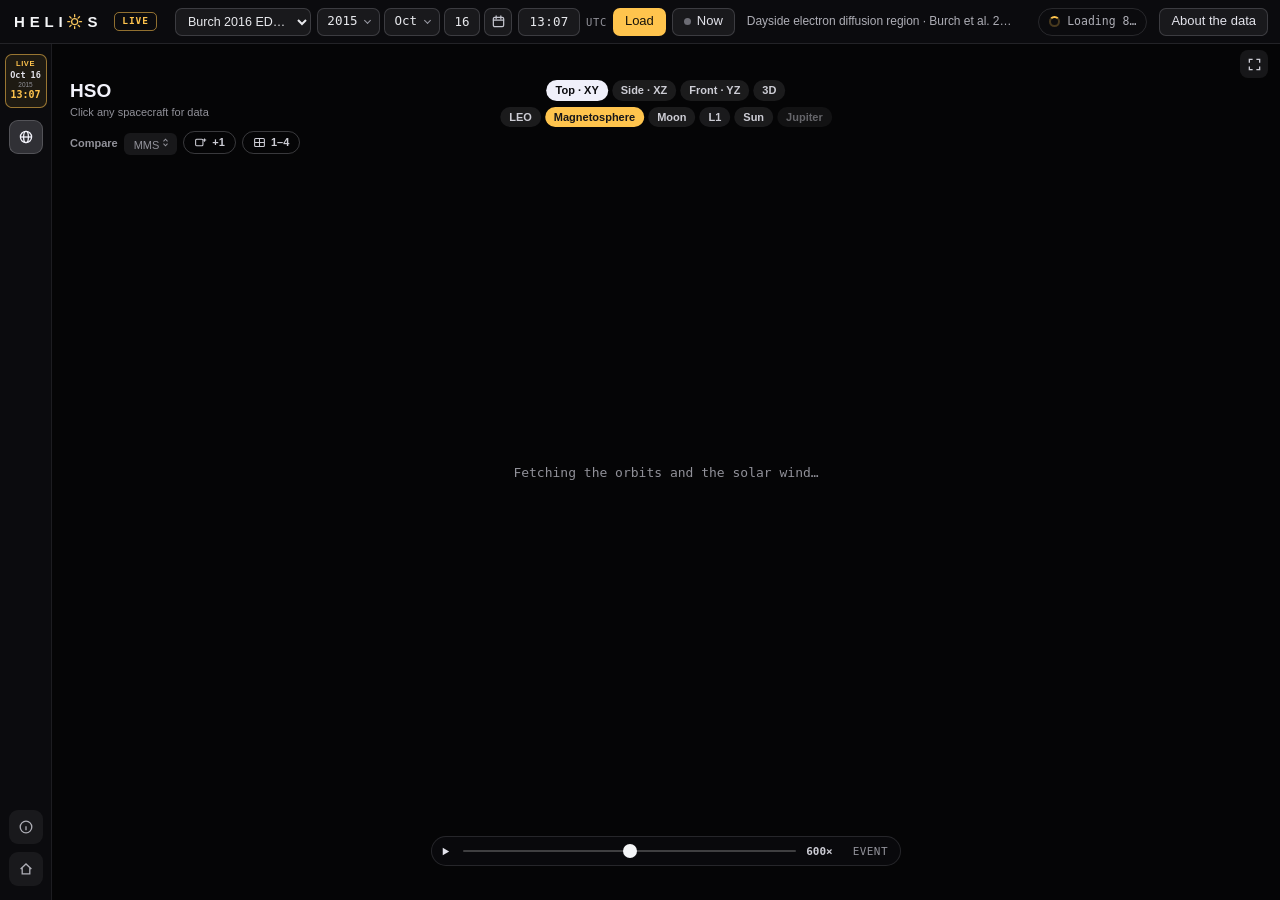
==== commit cc7e5205: "Helios Live: the Now panel in the ToolsKit look of the other HSO panels The Now panel had a look of " ====
--- a/app.html
+++ b/app.html
@@ -26,7 +26,7 @@
   <link rel="preconnect" href="https://fonts.gstatic.com" crossorigin>
   <link rel="stylesheet" href="https://fonts.googleapis.com/css2?family=Barlow+Semi+Condensed:wght@600;700&family=IBM+Plex+Mono:wght@400;500&family=Inter:wght@400;500;600&display=swap">
   <link rel="stylesheet" href="css/site.css?v=66">
-  <link rel="stylesheet" href="css/app.css?v=8">
+  <link rel="stylesheet" href="css/app.css?v=9">
   <link rel="stylesheet" href="css/lmn.css?v=3">
 </head>
 <body class="helios-app" data-default-t="2015-10-16T13:07:02Z">
@@ -133,7 +133,7 @@
   <script src="js/igrf14.js?v=38"></script>
   <script src="js/fieldlines.js?v=39"></script>
   <script src="js/hsoview.js?v=60"></script>
-  <script src="js/hso-now.js?v=6"></script>
+  <script src="js/hso-now.js?v=7"></script>
   <script src="js/hso-live.js?v=78"></script>
   <script src="js/lmn.js?v=1"></script>
   <script src="js/lmn-panel.js?v=4"></script>
--- a/css/app.css
+++ b/css/app.css
@@ -148,127 +148,136 @@
 @media (prefers-reduced-motion: reduce) { .la-now[aria-pressed="true"] i { animation: none; } }
 body.now-mode .rail-ev b { color: #5fd08a; }
 
-.now-panel { position: absolute; z-index: 7; left: 14px; top: 84px; width: 336px; max-height: calc(100% - 196px); overflow: auto; padding: 10px 12px 10px; border: 1px solid rgba(240, 240, 250, 0.14); border-radius: 10px;
-  background: rgba(11, 11, 14, 0.93); box-shadow: 0 18px 40px rgba(0, 0, 0, 0.5); color: #d6d6de; font: 400 11.5px/1.4 -apple-system, BlinkMacSystemFont, "Helvetica Neue", Arial, sans-serif;
-  -webkit-user-select: text; user-select: text; overscroll-behavior: contain; }
-.now-panel.folded { width: auto; padding-bottom: 8px; }
+.now-panel { position: absolute; z-index: 7; left: 14px; top: 84px; width: 336px; max-height: calc(100% - 196px); overflow: auto; box-sizing: border-box; padding: 0 12px 12px;
+  border: 1px solid rgba(240, 240, 250, 0.14); border-radius: 10px; background: rgba(14, 14, 17, 0.96); box-shadow: 0 18px 40px rgba(0, 0, 0, 0.5);
+  color: #e3e3eb; font: 400 12.5px/1.35 -apple-system, BlinkMacSystemFont, "SF Pro Text", "Helvetica Neue", Arial, sans-serif; -webkit-user-select: text; user-select: text; overscroll-behavior: contain; }
+/* The Now panel in the ToolsKit look of the windows' tools sidebar and the LMN panel (site.css .tk): system type,
+   sentence-case headings with a › disclosure, gray secondary text and hairlines; color only for NOAA's levels, the
+   figures' own keys and real cautions (an amber bar, as .tk-caution) — 2026-11-15, after the user's review. */
+.now-panel.folded { width: auto; padding-bottom: 0; }
+.now-panel.wide { width: min(704px, calc(100% - 28px)); }
+.now-panel.wide .np-body { columns: 2; column-gap: 24px; }
 .now-panel p, .now-panel ul { margin: 0; }
-.np-h { display: flex; align-items: center; gap: 7px; }
-.np-h > span:first-of-type { color: #f2f2fa; font: 600 12px/1 ui-monospace, "SF Mono", Menlo, monospace; white-space: nowrap; }
-.np-live { flex: none; width: 7px; height: 7px; border-radius: 50%; background: #5fd08a; box-shadow: 0 0 0 3px rgba(95, 208, 138, 0.18); }
+.now-panel a { color: #b4b4c4; font-weight: 600; text-decoration: none; }
+.now-panel a:hover { color: #f0f0fa; }
+/* the header, as .tk-ph: stays in sight while the panel scrolls */
+.np-h { position: sticky; top: 0; z-index: 2; display: flex; align-items: center; gap: 7px; height: 38px; margin: 0 -12px; padding: 0 9px 0 12px; border-bottom: 1px solid rgba(240, 240, 250, 0.1); background: rgb(14, 14, 17); border-radius: 10px 10px 0 0; }
+.now-panel.folded .np-h { border-bottom: 0; border-radius: 10px; }
+.np-h b { color: #cdcdd5; font-size: 11px; font-weight: 700; letter-spacing: 0.06em; text-transform: uppercase; }
+.np-h > span:first-of-type { color: #e3e3eb; font-size: 12.5px; font-variant-numeric: tabular-nums; white-space: nowrap; }
+.np-live { flex: none; width: 7px; height: 7px; border-radius: 50%; background: #34d27b; }
 .np-chips { display: inline-flex; gap: 3px; margin-left: auto; }
-.np-chips .np-lv { min-width: 23px; font-size: 9.5px; }
-.np-fold svg { display: block; width: 12px; height: 12px; margin: 0 auto; fill: currentColor; }
-.np-fold[aria-pressed="true"] { background: rgba(255, 196, 77, 0.22); color: #ffc44d; }
-.np-h b { color: #5fd08a; font: 700 11px/1 ui-monospace, "SF Mono", Menlo, monospace; letter-spacing: 0.12em; }
-.np-follow { flex: none; padding: 0 8px; height: 22px; border: 1px solid rgba(255, 196, 77, 0.6); border-radius: 6px; background: rgba(255, 196, 77, 0.12); color: #ffc44d; font: 600 11px/1 inherit; cursor: pointer; }
-.np-fold { flex: none; width: 22px; height: 22px; padding: 0; border: 0; border-radius: 6px; background: rgba(240, 240, 250, 0.08); color: #e3e3eb; font: 500 14px/1 inherit; cursor: pointer; }
-.np-fold:hover { background: rgba(240, 240, 250, 0.18); }
-.np-s { color: #ffc44d; font: 600 9.5px/1.3 ui-monospace, "SF Mono", Menlo, monospace; letter-spacing: 0.1em; text-transform: uppercase; }
-p.np-s { margin-top: 11px !important; padding-top: 9px; border-top: 1px solid rgba(240, 240, 250, 0.1); }
-.np-sec { margin-top: 10px; padding-top: 8px; border-top: 1px solid rgba(240, 240, 250, 0.1); break-inside: avoid; }
+.np-chips .np-lv { min-width: 24px; font-size: 10px; }
+.np-fold { flex: none; width: 24px; height: 22px; padding: 0; border: 0; border-radius: 6px; background: none; color: #a3a7b1; font: 500 15px/1 -apple-system, BlinkMacSystemFont, "SF Pro Text", "Helvetica Neue", Arial, sans-serif; cursor: pointer; }
+.np-fold:hover, .np-fold[aria-pressed="true"] { background: rgba(255, 255, 255, 0.1); color: #f2f3f5; }
+.np-fold svg { display: block; width: 13px; height: 13px; margin: 0 auto; fill: currentColor; }
+.np-follow { flex: none; height: 22px; padding: 0 9px; border: 1px solid rgba(240, 240, 250, 0.18); border-radius: 5px; background: #1e1e23; color: #e3e3eb; font: 600 11.5px/1 -apple-system, BlinkMacSystemFont, "SF Pro Text", "Helvetica Neue", Arial, sans-serif; cursor: pointer; }
+.np-follow:hover { background: #26262c; }
+.np-follow:focus-visible, .np-fold:focus-visible, .la-now:focus-visible { outline: 2px solid #b4b4c4; outline-offset: 1px; }
+/* a section: a hairline above, its heading a disclosure as .tk-dh, the › turning when open */
+.np-sec { padding: 11px 0 3px; border-top: 1px solid rgba(240, 240, 250, 0.1); break-inside: avoid; }
+.np-body > .np-sec:first-child { border-top: 0; }
 .np-sec > summary { display: flex; align-items: baseline; gap: 6px; cursor: pointer; list-style: none; -webkit-user-select: none; user-select: none; }
 .np-sec > summary::-webkit-details-marker { display: none; }
-.np-sec > summary::after { content: ""; flex: none; align-self: center; width: 5px; height: 5px; margin: -3px 2px 0 auto; border: solid #6c6c74; border-width: 0 1.4px 1.4px 0; transform: rotate(45deg); }
-.np-sec:not([open]) > summary::after { margin-top: 0; transform: rotate(-45deg); }
-.np-sec > summary:hover::after { border-color: #cdcdd5; }
-.np-sec > summary em { min-width: 0; overflow: hidden; text-overflow: ellipsis; white-space: nowrap; }
-.now-panel.wide { width: min(704px, calc(100% - 28px)); }
-.now-panel.wide .np-body { columns: 2; column-gap: 22px; }
-.now-panel a { color: #9fc0ff; text-decoration: none; }
-.now-panel a:hover { text-decoration: underline; }
+.np-sec > summary::before { content: "›"; flex: none; width: 10px; color: #aeaeb6; font-size: 15px; line-height: 1; text-align: center; transition: transform 0.15s; }
+.np-sec[open] > summary::before { transform: rotate(90deg); }
+.np-sec > summary > span { flex: none; color: #e3e3eb; font-size: 13px; font-weight: 600; }
+.np-sec > summary:hover > span { color: #fff; }
+.np-sec > summary em { min-width: 0; overflow: hidden; color: #aeaeb6; font-size: 12px; font-style: normal; text-overflow: ellipsis; white-space: nowrap; }
+/* what must not be missed (stale wind, a boundary held on an old sample): a caution, as .tk-caution */
+.np-warn { margin-top: 10px !important; padding: 2px 0 2px 9px; border-left: 3px solid #ffc44d; color: #e3e3eb; font-size: 12px; }
 /* the NOAA scales: now, the last day's highest, and the 3-day forecast */
-.np-cond { display: grid; grid-template-columns: 1fr 36px 36px 6px repeat(var(--n, 3), 40px); gap: 4px; align-items: center; margin-top: 8px; }
-.np-cond .hd { color: #919199; font: 500 8.5px/1 ui-monospace, "SF Mono", Menlo, monospace; letter-spacing: 0.04em; text-align: center; text-transform: uppercase; }
-.np-cond .lb { color: #d6d6de; font-size: 11px; }
-.np-cond .gap { align-self: stretch; margin: -2px 0; border-left: 1px solid rgba(240, 240, 250, 0.12); }
-.np-lv, .np-pc { display: inline-block; padding: 2.5px 0; border-radius: 5px; font: 700 10.5px/1.2 ui-monospace, "SF Mono", Menlo, monospace; font-style: normal; text-align: center; }
-.np-lv { min-width: 26px; background: color-mix(in srgb, var(--c) 20%, transparent); color: var(--c); }
-.np-lv.up { background: var(--c); color: #14140f; }
-.np-pc { background: rgba(255, 170, 60, var(--a, 0)); box-shadow: inset 0 0 0 1px rgba(240, 240, 250, 0.1); color: #e8e9ed; font-weight: 500; }
+.np-cond { display: grid; grid-template-columns: 1fr 34px 34px 7px repeat(var(--n, 3), 40px); gap: 4px; align-items: center; margin-top: 9px; }
+.np-cond .hd { color: #aeaeb6; font-size: 11px; text-align: center; }
+.np-cond .lb { color: #cdcdd5; font-size: 12px; }
+.np-cond .gap { align-self: stretch; margin: -2px 0; border-left: 1px solid rgba(240, 240, 250, 0.1); }
+.np-lv, .np-pc { display: inline-block; padding: 2px 0; border-radius: 4px; font: 600 11px/1.25 ui-monospace, "SF Mono", Menlo, monospace; font-style: normal; text-align: center; }
+.np-lv { min-width: 26px; background: rgba(255, 255, 255, 0.07); color: #aeaeb6; }
+.np-lv.up { background: var(--c); color: #111114; }
+.np-pc { box-shadow: inset 0 0 0 1px rgba(240, 240, 250, 0.12); color: #cdcdd5; font-weight: 400; }
 /* alerts, watches and warnings in effect */
-.np-al { list-style: none; padding: 0; margin-top: 7px !important; display: grid; gap: 6px; }
-.np-al li { display: grid; grid-template-columns: 58px 1fr; gap: 8px; align-items: start; }
-.np-al li b { padding: 2.5px 0; border-radius: 5px; background: rgba(240, 240, 250, 0.1); color: #cdcdd5; font: 700 8.5px/1.3 ui-monospace, "SF Mono", Menlo, monospace; letter-spacing: 0.05em; text-align: center; text-transform: uppercase; }
-.np-al li.warning b { background: rgba(255, 150, 0, 0.24); color: #ffc070; }
-.np-al li.watch b { background: rgba(246, 235, 20, 0.16); color: #efe56a; }
-.np-al li.alert b { background: rgba(255, 59, 48, 0.24); color: #ffa39b; }
-.np-al li span { color: #e8e9ed; font-size: 11px; line-height: 1.3; }
-.np-al li small { display: block; margin-top: 1px; color: #919199; font-size: 9.5px; }
-/* Kp past and forecast, Dst and the aurora's power */
-.np-kph { display: flex; flex-wrap: wrap; align-items: baseline; gap: 2px 8px; margin-top: 6px; }
-.np-kph .np-sub { margin: 0 !important; }
-.np-kph .pk { flex-basis: 100%; }
-/* thresholds on a trend line */
-/* SWPC's latest images */
-.np-imgs { display: grid; grid-template-columns: repeat(3, 1fr); gap: 6px; margin-top: 8px; }
-.np-imgs a { position: relative; display: block; aspect-ratio: 1; overflow: hidden; border-radius: 7px; background: #000; color: #e8e9ed; }
-.np-imgs a.w { grid-column: 1 / -1; aspect-ratio: 960 / 600; }
-.np-imgs img { display: block; width: 100%; height: 100%; object-fit: cover; font-size: 9px; }
-.np-imgs span { position: absolute; inset: auto 0 0 0; padding: 12px 6px 4px; background: linear-gradient(transparent, rgba(0, 0, 0, 0.82)); font: 500 9px/1.2 ui-monospace, "SF Mono", Menlo, monospace; }
-.np-dots { display: inline-flex; gap: 3px; margin-right: 6px; vertical-align: middle; }
-.np-dots i { width: 5px; height: 5px; border-radius: 50%; background: #5fd08a; }
-.np-dots i.warn { background: #ffc44d; } .np-dots i.stale, .np-dots i.bad { background: #ff6b5e; } .np-dots i.wait { background: #6c6c74; }
-.np-s em { margin-left: 6px; color: #919199; font-style: normal; letter-spacing: 0.02em; text-transform: none; }
-/* the visual panel (2026-11-12): trend lines, a dayside sketch, Kp bars, NOAA scale pills, region groups */
-.np-warn { margin-top: 8px !important; padding: 6px 8px; border-radius: 7px; background: rgba(255, 107, 94, 0.14); color: #ffb3a8; font-size: 11px; }
+.np-al { list-style: none; padding: 0; margin-top: 9px !important; display: grid; gap: 8px; }
+.np-al li { display: grid; grid-template-columns: 64px minmax(0, 1fr); gap: 8px; align-items: start; }
+.np-al li b { padding: 2px 0; border-radius: 999px; background: rgba(255, 255, 255, 0.07); color: #cdcdd5; font-size: 10px; font-weight: 700; letter-spacing: 0.04em; text-align: center; text-transform: uppercase; }
+.np-al li.warning b { background: rgba(255, 107, 94, 0.22); color: #ffd0ca; }
+.np-al li.watch b { background: rgba(255, 196, 77, 0.16); color: #ece6d6; }
+.np-al li.alert b { background: rgba(255, 255, 255, 0.11); color: #e3e3eb; }
+.np-al li span { color: #e3e3eb; font-size: 12.5px; line-height: 1.3; }
+.np-al li small { display: block; margin-top: 1px; color: #aeaeb6; font-size: 11.5px; }
+/* values over their names, as .tk-big beside .tk-sub */
+.np-vals { display: grid; grid-template-columns: repeat(3, minmax(0, 1fr)); gap: 8px; margin-top: 9px; }
+.np-v { display: flex; flex-wrap: wrap; align-items: baseline; align-content: flex-start; column-gap: 3px; min-width: 0; }
+.np-v span { flex-basis: 100%; color: #aeaeb6; font-size: 11.5px; white-space: nowrap; overflow: hidden; text-overflow: ellipsis; }
+.np-v b { color: #f0f0fa; font-size: 17px; font-weight: 600; line-height: 1.25; font-variant-numeric: tabular-nums; }
+.np-v small { color: #aeaeb6; font-size: 11.5px; }
+.np-v em { flex-basis: 100%; color: #cdcdd5; font-size: 11.5px; font-style: normal; }
+.np-v em .np-lv { min-width: 22px; margin-right: 3px; font-size: 10px; }
+.np-dot { display: inline-block; width: 7px; height: 7px; margin: 0 5px 1px 0; border-radius: 50%; background: var(--c); vertical-align: middle; }
+.np-key { margin-top: 6px !important; color: #aeaeb6; font-size: 11.5px; line-height: 1.35; }
+.np-sub { margin-top: 3px !important; color: #aeaeb6; font-size: 11.5px; }
+.np-sub b, .np-gl b { color: #e3e3eb; font-weight: 600; }
+.np-sub .k { display: inline-block; width: 14px; height: 0; margin: 0 4px 3px 0; vertical-align: middle; border-top: 1.5px solid #e3e3eb; }
+.np-sub .k.dash { border-top: 1.5px dashed #6f86ff; }
+.np-sub .k.tick { width: 2px; height: 9px; border: 0; background: #b48bf0; }
 /* the figures (2026-11-15): white, black-framed, as the data windows draw theirs (hso.js's renderer) */
-.np-slot { margin-top: 7px; }
+.np-slot { margin-top: 8px; }
 .np-fig { position: relative; height: 200px; border-radius: 4px; overflow: hidden; background: #fff; }
 .np-fig-geo { height: 216px; }
 .np-fig-sun { height: 268px; }
 .np-fig-mp { width: 150px; height: 150px; }
 .np-fig canvas { position: absolute; inset: 0; width: 100%; height: 100%; }
-.np-vals { display: grid; grid-template-columns: repeat(3, minmax(0, 1fr)); gap: 8px; margin-top: 6px; }
-.np-v { display: flex; flex-wrap: wrap; align-items: baseline; align-content: flex-start; column-gap: 3px; min-width: 0; }
-.np-v span { flex-basis: 100%; color: #919199; font-size: 10px; letter-spacing: 0.02em; white-space: nowrap; overflow: hidden; text-overflow: ellipsis; }
-.np-v b { color: #fff; font: 600 16px/1.15 ui-monospace, "SF Mono", Menlo, monospace; }
-.np-v b i { font-style: normal; }
-.np-v small { color: #aeaeb6; font-size: 10px; }
-.np-v em { flex-basis: 100%; color: #aeaeb6; font-style: normal; font-size: 10px; }
-.np-v.south b, .np-v.south em { color: #ffc44d; }
-.np-gl b { color: #e8e9ed; font-weight: 600; }
-.np-key { margin-top: 5px !important; color: #7c7d86; font-size: 9.5px; }
-.np-sub .k { display: inline-block; width: 14px; height: 0; margin: 0 4px 3px 0; vertical-align: middle; border-top: 1.5px solid #e6e7ee; }
-.np-sub .k.dash { border-top: 1.5px dashed #6f86ff; }
-.np-sub .k.tick { width: 2px; height: 9px; border: 0; background: #c98bff; }
-.np-mp { display: grid; grid-template-columns: 150px 1fr; align-items: center; gap: 10px; margin-top: 4px; }
-.np-r0 b { color: #fff; font: 600 26px/1 ui-monospace, "SF Mono", Menlo, monospace; }
-.np-r0 { color: #cdcdd5; font-size: 12px; }
-.np-r0.geo b { color: #ff6b5e; }
-.np-sub { margin-top: 3px !important; color: #919199; font-size: 10px; }
-.np-sub b.geo { color: #ff6b5e; }
-.np-chip { display: inline-block; margin-top: 6px !important; padding: 2px 7px; border-radius: 999px; font-size: 10px; font-weight: 600; }
-.np-chip.ok { background: rgba(95, 208, 138, 0.15); color: #9fe6b9; }
-.np-chip.geo { background: rgba(255, 107, 94, 0.2); color: #ffc0b8; }
-.np-kpv { color: #cdcdd5; font-size: 11px; }
-.np-kpv b { color: var(--c); font: 600 22px/1 ui-monospace, "SF Mono", Menlo, monospace; }
-.np-reg { list-style: none; padding: 0; margin-top: 6px !important; display: grid; gap: 6px; }
-.np-rn { display: block; color: var(--c); font-size: 10px; font-weight: 600; letter-spacing: 0.02em; }
-.np-rn::before { content: ""; display: inline-block; width: 7px; height: 7px; margin-right: 5px; border-radius: 50%; background: var(--c); }
-.np-rc { display: flex; flex-wrap: wrap; gap: 3px; margin-top: 3px; }
-.np-rc i { padding: 1px 6px; border-radius: 5px; background: rgba(240, 240, 250, 0.07); color: #d6d6de; font: normal 400 10.5px/1.4 ui-monospace, "SF Mono", Menlo, monospace; }
-.np-t { width: 100%; margin-top: 8px; border-collapse: collapse; font: 400 10.5px/1.35 ui-monospace, "SF Mono", Menlo, monospace; }
-.np-t th { padding: 1px 6px 1px 0; color: #919199; font-weight: 400; text-align: left; white-space: nowrap; }
-.np-t td { padding: 1px 0 1px 6px; color: #e8e9ed; text-align: right; white-space: nowrap; }
-.np-t thead td { color: #919199; font-size: 9px; letter-spacing: 0.04em; text-transform: uppercase; }
-.np-n { margin-top: 5px !important; color: #aeaeb6; font-size: 10.5px; }
-.np-n b { color: #e8e9ed; }
+/* the magnetopause: the standoff, and outside (a check, as .tk-good) or inside geosynchronous orbit (a caution) */
+.np-mp { display: grid; grid-template-columns: 150px minmax(0, 1fr); align-items: center; gap: 12px; margin-top: 9px; }
+.np-r0 { color: #cdcdd5; font-size: 13px; }
+.np-r0 b { color: #f0f0fa; font-size: 26px; font-weight: 600; line-height: 1; font-variant-numeric: tabular-nums; }
+.np-good { display: flex; gap: 6px; margin-top: 7px !important; color: #e3e3eb; font-size: 12px; }
+.np-good i { color: #34d27b; font-style: normal; font-weight: 700; }
+.np-caution { display: grid; gap: 1px; margin-top: 7px !important; padding-left: 9px; border-left: 3px solid #ffc44d; color: #cdcdd5; font-size: 11.5px; }
+.np-caution b { color: #e3e3eb; font-size: 12px; font-weight: 600; }
+/* Kp now and the forecast peak, Dst and the aurora's power in words */
+.np-kph { display: flex; flex-wrap: wrap; align-items: baseline; gap: 2px 8px; margin-top: 9px; }
+.np-kph .np-sub { margin: 0 !important; }
+.np-kph .pk { flex-basis: 100%; }
+.np-kpv { color: #cdcdd5; font-size: 13px; }
+.np-kpv b { color: #f0f0fa; font-size: 24px; font-weight: 600; line-height: 1; font-variant-numeric: tabular-nums; }
+.np-gl { margin-top: 4px !important; }
+/* the spacecraft by the model's region, each region with its swatch (as .tk-region) */
+.np-reg { list-style: none; padding: 0; margin-top: 9px !important; display: grid; gap: 8px; }
+.np-rn { display: flex; align-items: center; gap: 7px; color: #e3e3eb; font-size: 12px; font-weight: 600; }
+.np-rn i { flex: none; width: 10px; height: 10px; border-radius: 2px; background: var(--c); }
+.np-rc { display: flex; flex-wrap: wrap; gap: 4px; margin: 4px 0 0 17px; }
+.np-rc i { padding: 1px 7px; border: 1px solid rgba(240, 240, 250, 0.12); border-radius: 4px; color: #cdcdd5; font: normal 400 11.5px/1.45 -apple-system, BlinkMacSystemFont, "SF Pro Text", "Helvetica Neue", Arial, sans-serif; }
+/* SWPC's latest images */
+.np-imgs { display: grid; grid-template-columns: repeat(3, 1fr); gap: 6px; margin-top: 9px; }
+.np-imgs a { position: relative; display: block; aspect-ratio: 1; overflow: hidden; border-radius: 4px; background: #000; color: #e3e3eb; font-weight: 400; }
+.np-imgs a.w { grid-column: 1 / -1; aspect-ratio: 960 / 600; }
+.np-imgs img { display: block; width: 100%; height: 100%; object-fit: cover; font-size: 9px; }
+.np-imgs span { position: absolute; inset: auto 0 0 0; padding: 12px 6px 4px; background: linear-gradient(transparent, rgba(0, 0, 0, 0.82)); font-size: 10.5px; line-height: 1.2; }
+/* numbers and sources: the feeds' status dots, the table, the notes, each feed's line */
+.np-dots { display: inline-flex; gap: 3px; margin-right: 6px; vertical-align: middle; }
+.np-dots i { width: 5px; height: 5px; border-radius: 50%; background: #34d27b; }
+.np-dots i.warn { background: #ffc44d; } .np-dots i.stale, .np-dots i.bad { background: #ff6b5e; } .np-dots i.wait { background: #6c6c74; }
+.np-h4 { margin-top: 12px !important; color: #e3e3eb; font-size: 13px; font-weight: 600; }
+.np-h4 em { margin-left: 6px; color: #aeaeb6; font-size: 12px; font-style: normal; font-weight: 400; }
+.np-t { width: 100%; margin-top: 9px; border-collapse: collapse; font: 400 12px/1.35 ui-monospace, "SF Mono", Menlo, monospace; font-variant-numeric: tabular-nums; }
+.np-t th { padding: 1px 8px 1px 0; color: #aeaeb6; font: 400 12px/1.35 -apple-system, BlinkMacSystemFont, "SF Pro Text", "Helvetica Neue", Arial, sans-serif; text-align: left; white-space: nowrap; }
+.np-t td { padding: 1px 0 1px 8px; color: #e3e3eb; text-align: right; white-space: nowrap; }
+.np-t thead td { color: #aeaeb6; font: 400 11.5px/1.35 -apple-system, BlinkMacSystemFont, "SF Pro Text", "Helvetica Neue", Arial, sans-serif; }
+.np-n { margin-top: 7px !important; color: #aeaeb6; font-size: 11.5px; line-height: 1.35; }
+.np-n b { color: #e3e3eb; }
 .np-n.bad, .np-n.stale { color: #ff9e8a; }
-.np-n.warn { color: #ffc44d; }
-.np-a { list-style: none; padding: 0; margin-top: 5px !important; display: grid; gap: 3px; font-size: 10.5px; color: #cdcdd5; }
-.np-a li { position: relative; padding-left: 15px; }
-.np-a li::before { position: absolute; left: 0; top: 0; font: 700 10.5px/1.4 ui-monospace, monospace; }
-.np-a li.y::before { content: "✓"; color: #5fd08a; }
+.np-n.warn { color: #cdcdd5; }
+.np-a { list-style: none; padding: 0; margin-top: 7px !important; display: grid; gap: 3px; color: #cdcdd5; font-size: 12px; }
+.np-a li { position: relative; padding-left: 16px; }
+.np-a li::before { position: absolute; left: 0; top: 0; font-weight: 700; }
+.np-a li.y::before { content: "✓"; color: #34d27b; }
 .np-a li.n::before { content: "✕"; color: #ff9e8a; }
-.np-f { list-style: none; padding: 0; margin-top: 5px !important; display: grid; gap: 4px; }
-.np-f li { display: grid; gap: 1px; padding-left: 10px; border-left: 2px solid #5fd08a; }
-.np-f li span { color: #e8e9ed; font-size: 11px; }
-.np-f li small { margin-left: 6px; color: #6c6c74; font-size: 10px; }
-.np-f li b { color: #919199; font: 400 10px/1.35 ui-monospace, "SF Mono", Menlo, monospace; }
-.np-f li.wait { border-color: #ffc44d; }
-.np-f li.warn { border-color: #ffc44d; }
+.np-f { list-style: none; padding: 0; margin-top: 7px !important; display: grid; gap: 5px; }
+.np-f li { display: grid; gap: 1px; padding-left: 9px; border-left: 2px solid #34d27b; }
+.np-f li span { color: #e3e3eb; font-size: 12px; }
+.np-f li small { margin-left: 6px; color: #aeaeb6; font-size: 11px; }
+.np-f li b { color: #aeaeb6; font: 400 11px/1.35 ui-monospace, "SF Mono", Menlo, monospace; }
+.np-f li.wait, .np-f li.warn { border-color: #ffc44d; }
 .np-f li.stale, .np-f li.bad { border-color: #ff6b5e; }
 .np-f li.stale b, .np-f li.bad b { color: #ff9e8a; }
-.np-follow:focus-visible, .np-fold:focus-visible, .la-now:focus-visible { outline: 2px solid #ffc44d; outline-offset: 1px; }
 body.now-mode .hso-toast { z-index: 8; }   /* over the Now panel */
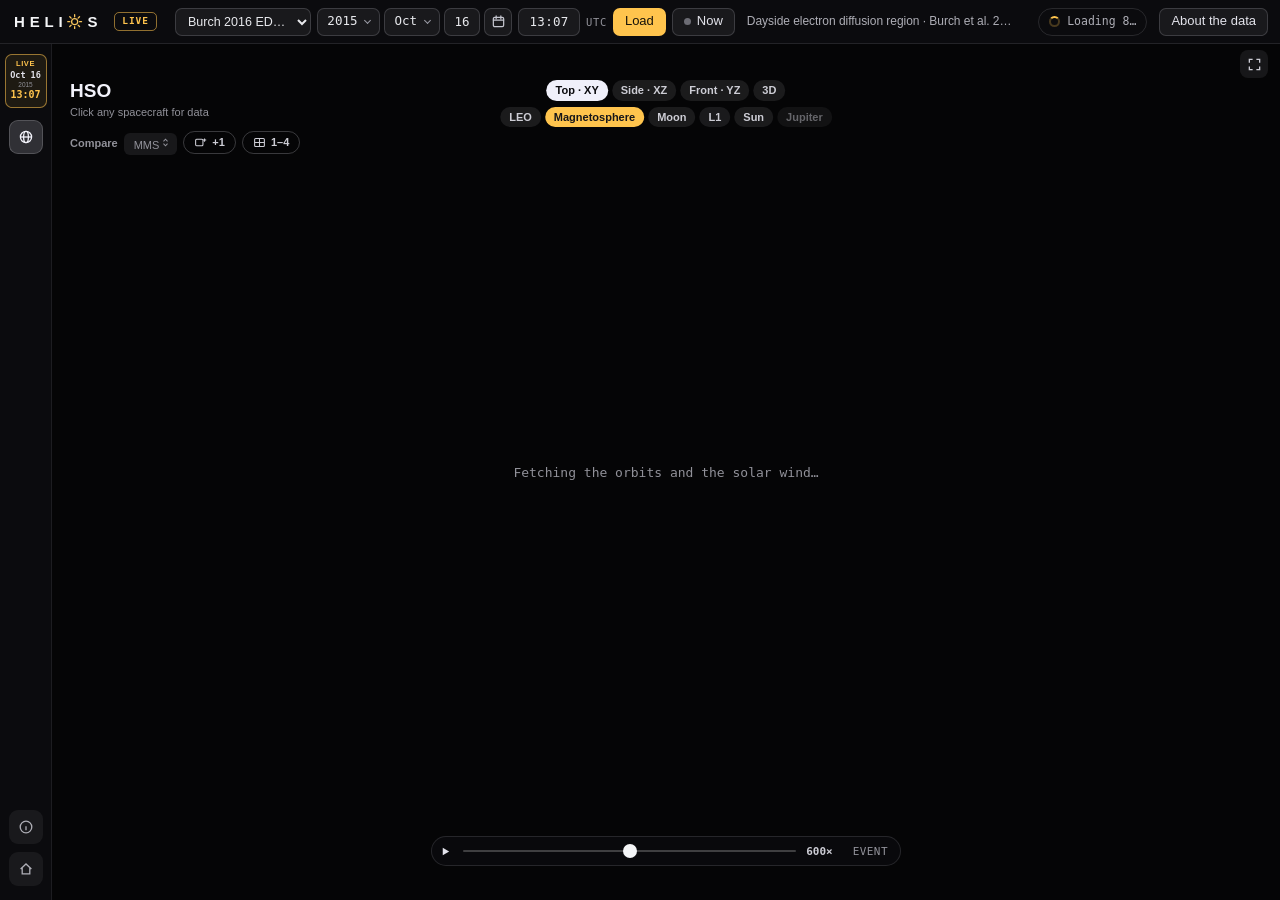
==== commit ea4d15fc: "Helios Live: IMAP velocity in GSE and no NOAA density; plainer Conditions caption; gold menu link IM" ====
--- a/app.html
+++ b/app.html
@@ -26,7 +26,7 @@
   <link rel="preconnect" href="https://fonts.gstatic.com" crossorigin>
   <link rel="stylesheet" href="https://fonts.googleapis.com/css2?family=Barlow+Semi+Condensed:wght@600;700&family=IBM+Plex+Mono:wght@400;500&family=Inter:wght@400;500;600&display=swap">
   <link rel="stylesheet" href="css/site.css?v=66">
-  <link rel="stylesheet" href="css/app.css?v=9">
+  <link rel="stylesheet" href="css/app.css?v=10">
   <link rel="stylesheet" href="css/lmn.css?v=3">
 </head>
 <body class="helios-app" data-default-t="2015-10-16T13:07:02Z">
@@ -106,12 +106,12 @@
     <p><b>The solar wind</b> is measured at L1: NOAA SWPC's real-time solar wind (RTSW, 1-minute, from whichever monitor SWPC has active; rows SWPC flags are left out). Each minute is carried to the bow-shock nose as a flat front moving along GSE X at its measured V<sub>x</sub>, from the spacecraft's position (SWPC's ephemeris) to the Jelínek et al. (2012) nose for that minute's pressure; the panel gives the delay, and SWPC's own propagation to 32 R<sub>E</sub> beside it. The wind arriving at the nose sizes the drawn magnetopause and bow shock. Dynamic pressure is OMNI's 2×10⁻⁶ n V² nPa; the standoff is Shue et al. (1998), flagged when it is inside geosynchronous orbit (6.6 R<sub>E</sub>). CCMC's real-time SWMF run gives a second, model standoff.</p>
     <p><b>Kp and the scales</b> are NOAA SWPC's: the last 3-hour planetary Kp, the 1-minute estimated Kp (which sets the field lines and the oval when the page opens) and the latest NOAA R, S and G scales. Positions are SSCWeb's ephemeris, for the present the missions' predicted orbits; a spacecraft with no position for the present is listed, not drawn. Each spacecraft's region is the model's answer from the drawn boundaries, not a measurement.</p>
     <p><b>The Sun, the particles and the outlook</b> follow what NOAA SWPC's own dashboards lead with: the NOAA scales now, their 24-hour maximum and SWPC's forecast for today and the two days after; SWPC's alerts, watches and warnings in effect; GOES's X-ray flux with the latest flare, and its ≥10 MeV protons and ≥2 MeV electrons at geosynchronous orbit over six hours; SWPC's 3-day Kp forecast; Dst (WDC Kyoto's quick-look values, provisional); and OVATION's hemispheric auroral power. "Sun and aurora" shows SWPC's latest images (GOES SUVI, SOHO LASCO C3, OVATION and WSA-Enlil) once it is opened. Each section folds, and the panel can be set two columns wide.</p>
-    <p><b>GOES and SDO open in real time.</b> A GOES window shows the field and integral particle fluxes from SWPC's primary and secondary feeds (through LASP's Space Weather Portal, minutes behind), with SWPC's real-time X-rays from that satellite and its differential proton and electron fluxes; it fetches again every two minutes and covers the last hour (its menu sets the length). SDO's window shows the observatory's latest frame of each band, fetched again every 15 minutes; drag the time bar back and it shows the Sun at that time instead.</p>
+    <p><b>GOES, SDO, SOLAR-1 and IMAP open in real time.</b> SOLAR-1 and IMAP show NOAA's real-time 1-minute feed, their own rows, refetched every ten minutes. A GOES window shows the field and integral particle fluxes from SWPC's primary and secondary feeds (through LASP's Space Weather Portal, minutes behind), with SWPC's real-time X-rays from that satellite and its differential proton and electron fluxes; it fetches again every two minutes and covers the last hour (its menu sets the length). SDO's window shows the observatory's latest frame of each band, fetched again every 15 minutes; drag the time bar back and it shows the Sun at that time instead.</p>
     <p><b>Not available in real time:</b> MMS science data (Level 2 files reach the archives weeks after the day), and the other missions' and OMNI's archive data, which follow by days to weeks. Their windows stay closed in this mode; pick a past moment for them.</p>
     <h3>What you are looking at</h3>
     <p><b>The view.</b> OMNI's 1-minute solar wind sizes the magnetopause and the bow shock; the view names each model it draws. Frames come from MMS's ephemeris, or are computed here for moments it has not reached. Orbits are SSCWeb's. Field lines are traced through IGRF-14 and T89 at the moment's Kp; the auroral oval follows Starkov with the hour's AL.</p>
     <p><b>MMS.</b> FGM, FPI moments and spectra, HPCA, EDP and DSP: survey for four hours around the moment and burst within ten minutes of it, with electron, ion and HPCA distribution cuts on request.</p>
-    <p><b>Other missions.</b> THEMIS and ARTEMIS, Cluster 1–4, GOES-16 to 19, ACE, Wind and DSCOVR, and OMNI. A GOES window has the satellite's field, its X-rays and the integral particle fluxes, and, for the last seven days, SWPC's differential proton and electron fluxes.</p>
+    <p><b>Other missions.</b> THEMIS and ARTEMIS, Cluster 1–4, GOES-16 to 19, ACE, Wind, DSCOVR, SOLAR-1 and IMAP, and OMNI. SOLAR-1's window has NOAA/NCEI's archived 1-minute field (from April 2026) and NOAA's real-time feed for the last day; IMAP's has CDAWeb's MAG and SWAPI science data, then its I-ALiRT real-time stream, then NOAA's feed. Where SSCWeb's definitive THEMIS and ARTEMIS orbits stop short of a recent moment, its predicted orbits are drawn. A GOES window has the satellite's field, its X-rays and the integral particle fluxes, and, for the last seven days, SWPC's differential proton and electron fluxes.</p>
     <p><b>SDO.</b> Click SDO, or the Sun on the Sun rung, for the Sun as SDO saw it: AIA's 193, 304, 171, 211, 131 and 94 Å, HMI's magnetogram and continuum, or four at once. The window follows the time bar: it fetches a strip of frames across the four hours (Helioviewer's renders of the SDO archive, about 300 kB each), shows the one nearest the time bar, and fetches the exact moment once you stop dragging. The download button saves the frame on screen as a 2048-px PNG from Helioviewer (in Quad, one file per channel).</p>
     <p><b>Timing and accuracy.</b> The numbers are the archives' current Level 2 versions, read at full precision where the archive allows and not checked by hand. A moment from the last few weeks opens with positions only until the missions publish their data.</p>
     <h3>Sources</h3>
@@ -133,12 +133,12 @@
   <script src="js/igrf14.js?v=38"></script>
   <script src="js/fieldlines.js?v=39"></script>
   <script src="js/hsoview.js?v=60"></script>
-  <script src="js/hso-now.js?v=7"></script>
-  <script src="js/hso-live.js?v=78"></script>
+  <script src="js/hso-now.js?v=9"></script>
+  <script src="js/hso-live.js?v=83"></script>
   <script src="js/lmn.js?v=1"></script>
   <script src="js/lmn-panel.js?v=4"></script>
   <script src="js/recon.js?v=1"></script>
   <script src="js/formation.js?v=4"></script>
-  <script src="js/hso.js?v=84"></script>
+  <script src="js/hso.js?v=85"></script>
 </body>
 </html>
--- a/css/site.css
+++ b/css/site.css
@@ -85,6 +85,10 @@
   transform: scaleX(0); transform-origin: left; transition: transform 0.25s ease;
 }
 .nav a:hover::after, .nav a[aria-current]::after { transform: scaleX(1); }
+/* Helios Live opens the live app: the gold of the wordmark's Sun, so it stands out in the menu (2026-11-16). */
+.nav a[href="app.html"], .drawer a[href="app.html"] { color: var(--sun); }
+.nav a[href="app.html"]:hover, .drawer a[href="app.html"]:hover { color: #ffd98a; }
+.nav a[href="app.html"]::after { background: var(--sun); }
 .menu-btn { margin-left: auto; width: 44px; height: 44px; border: 0; background: none; cursor: pointer; display: grid; place-content: center; gap: 6px; }
 .menu-btn span { display: block; width: 24px; height: 1.5px; background: var(--ink); transition: transform 0.3s, opacity 0.3s; }
 .menu-open .menu-btn span:nth-child(1) { transform: translateY(7.5px) rotate(45deg); }
--- a/css/app.css
+++ b/css/app.css
@@ -199,9 +199,9 @@
 .np-al { list-style: none; padding: 0; margin-top: 9px !important; display: grid; gap: 8px; }
 .np-al li { display: grid; grid-template-columns: 64px minmax(0, 1fr); gap: 8px; align-items: start; }
 .np-al li b { padding: 2px 0; border-radius: 999px; background: rgba(255, 255, 255, 0.07); color: #cdcdd5; font-size: 10px; font-weight: 700; letter-spacing: 0.04em; text-align: center; text-transform: uppercase; }
-.np-al li.warning b { background: rgba(255, 107, 94, 0.22); color: #ffd0ca; }
-.np-al li.watch b { background: rgba(255, 196, 77, 0.16); color: #ece6d6; }
-.np-al li.alert b { background: rgba(255, 255, 255, 0.11); color: #e3e3eb; }
+.np-al li.warning b { background: rgba(255, 150, 0, 0.24); color: #ffc070; }   /* the alert kinds keep their colors (user, 2026-11-15) */
+.np-al li.watch b { background: rgba(246, 235, 20, 0.16); color: #efe56a; }
+.np-al li.alert b { background: rgba(255, 59, 48, 0.24); color: #ffa39b; }
 .np-al li span { color: #e3e3eb; font-size: 12.5px; line-height: 1.3; }
 .np-al li small { display: block; margin-top: 1px; color: #aeaeb6; font-size: 11.5px; }
 /* values over their names, as .tk-big beside .tk-sub */
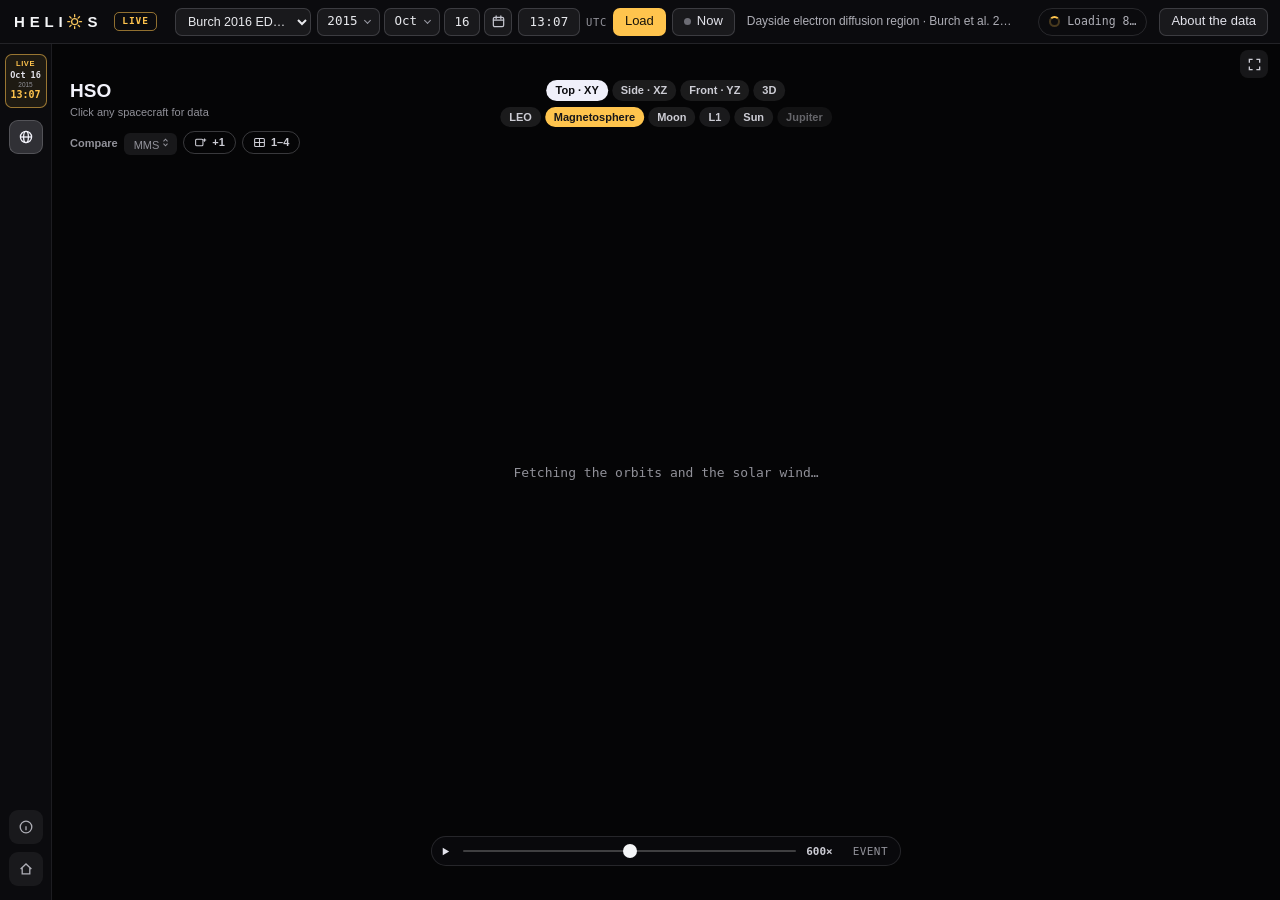
==== commit bd9222fb: "Helios Live: Save Data as CSV in the data windows A table button beside the PNG button saves the win" ====
--- a/app.html
+++ b/app.html
@@ -100,7 +100,7 @@
     <h2 id="la-about-h">About Helios Live</h2>
     <p class="la-lede">The Heliophysics System Observatory at any moment since March 2015: where each spacecraft was, the boundaries the solar wind set, and every mission's data a click away. Your browser reads it all straight from the public archives when you load a moment; no Helios server is involved.</p>
     <h3>Using it</h3>
-    <p>Pick an event or a date and time (UTC) in the bar and press Load, or press Now for the present. The year, month and day change on their own, so the same day in another year is one change; the arrow keys step the day and the time, and a pasted date such as 2017-07-11 22:34 fills them all. Click any spacecraft for its data window, and Earth for the geomagnetic indices. Drag a window's bar to the top or a side of the screen to tile it; the green button opens it in a tab of its own. The down arrow in a window's bar saves its figure as a PNG, as it is drawn. The time bar under the view moves the whole fleet. The page's address always describes what is on screen, so a copied link opens the same view.</p>
+    <p>Pick an event or a date and time (UTC) in the bar and press Load, or press Now for the present. The year, month and day change on their own, so the same day in another year is one change; the arrow keys step the day and the time, and a pasted date such as 2017-07-11 22:34 fills them all. Click any spacecraft for its data window, and Earth for the geomagnetic indices. Drag a window's bar to the top or a side of the screen to tile it; the green button opens it in a tab of its own. The down arrow in a window's bar saves its figure as a PNG, as it is drawn. The table button beside it saves the window's data as CSV files in a zip, one file per subplot, with a README. They hold the numbers the figure is drawn from, over its time range. The page builds the zip itself; nothing is sent anywhere. The time bar under the view moves the whole fleet. The page's address always describes what is on screen, so a copied link opens the same view.</p>
     <h3>Now: real time</h3>
     <p>Now (or <b>?t=now</b> in the address) shows the present and follows the clock, for watching space weather and for operations. The Now panel says when each feed was last fetched and how old its newest sample is, and marks a feed stale when that sample is more than 15 minutes old (four hours for the 3-hour Kp). Feeds refresh while the tab is open, no more than once a minute, and pause while it is hidden; the page reopens on the new present every two hours or so.</p>
     <p><b>The solar wind</b> is measured at L1: NOAA SWPC's real-time solar wind (RTSW, 1-minute, from whichever monitor SWPC has active; rows SWPC flags are left out). Each minute is carried to the bow-shock nose as a flat front moving along GSE X at its measured V<sub>x</sub>, from the spacecraft's position (SWPC's ephemeris) to the Jelínek et al. (2012) nose for that minute's pressure; the panel gives the delay, and SWPC's own propagation to 32 R<sub>E</sub> beside it. The wind arriving at the nose sizes the drawn magnetopause and bow shock. Dynamic pressure is OMNI's 2×10⁻⁶ n V² nPa; the standoff is Shue et al. (1998), flagged when it is inside geosynchronous orbit (6.6 R<sub>E</sub>). CCMC's real-time SWMF run gives a second, model standoff.</p>
@@ -139,6 +139,6 @@
   <script src="js/lmn-panel.js?v=4"></script>
   <script src="js/recon.js?v=1"></script>
   <script src="js/formation.js?v=4"></script>
-  <script src="js/hso.js?v=85"></script>
+  <script src="js/hso.js?v=86"></script>
 </body>
 </html>
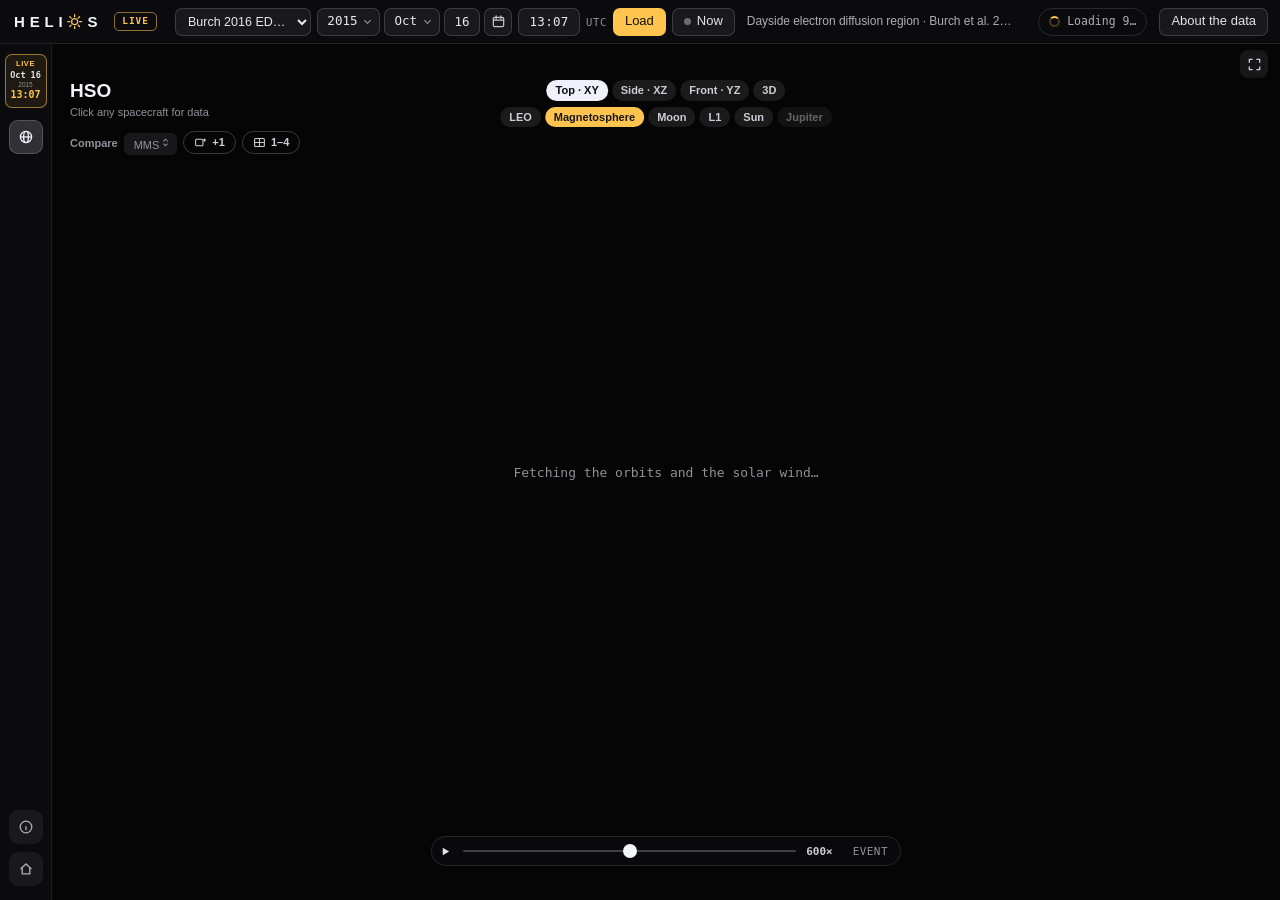
==== commit 849a87f8: "Helios Live: MAVEN and STEREO-A markers and data windows STEREO-A: - A red marker on the Sun rung, p" ====
--- a/app.html
+++ b/app.html
@@ -26,7 +26,7 @@
   <link rel="preconnect" href="https://fonts.gstatic.com" crossorigin>
   <link rel="stylesheet" href="https://fonts.googleapis.com/css2?family=Barlow+Semi+Condensed:wght@600;700&family=IBM+Plex+Mono:wght@400;500&family=Inter:wght@400;500;600&display=swap">
   <link rel="stylesheet" href="css/site.css?v=66">
-  <link rel="stylesheet" href="css/app.css?v=10">
+  <link rel="stylesheet" href="css/app.css?v=11">
   <link rel="stylesheet" href="css/lmn.css?v=3">
 </head>
 <body class="helios-app" data-default-t="2015-10-16T13:07:02Z">
@@ -111,11 +111,12 @@
     <h3>What you are looking at</h3>
     <p><b>The view.</b> OMNI's 1-minute solar wind sizes the magnetopause and the bow shock; the view names each model it draws. Frames come from MMS's ephemeris, or are computed here for moments it has not reached. Orbits are SSCWeb's. Field lines are traced through IGRF-14 and T89 at the moment's Kp; the auroral oval follows Starkov with the hour's AL.</p>
     <p><b>MMS.</b> FGM, FPI moments and spectra, HPCA, EDP and DSP: survey for four hours around the moment and burst within ten minutes of it, with electron, ion and HPCA distribution cuts on request.</p>
-    <p><b>Other missions.</b> THEMIS and ARTEMIS, Cluster 1–4, GOES-16 to 19, ACE, Wind, DSCOVR, SOLAR-1 and IMAP, and OMNI. SOLAR-1's window has NOAA/NCEI's archived 1-minute field (from April 2026) and NOAA's real-time feed for the last day; IMAP's has CDAWeb's MAG and SWAPI science data, then its I-ALiRT real-time stream, then NOAA's feed. Where SSCWeb's definitive THEMIS and ARTEMIS orbits stop short of a recent moment, its predicted orbits are drawn. A GOES window has the satellite's field, its X-rays and the integral particle fluxes, and, for the last seven days, SWPC's differential proton and electron fluxes.</p>
+    <p><b>Other missions.</b> THEMIS and ARTEMIS, Cluster 1–4, GOES-16 to 19, ACE, Wind, DSCOVR, SOLAR-1 and IMAP, MAVEN and STEREO-A, and OMNI. SOLAR-1's window has NOAA/NCEI's archived 1-minute field (from April 2026) and NOAA's real-time feed for the last day; IMAP's has CDAWeb's MAG and SWAPI science data, then its I-ALiRT real-time stream, then NOAA's feed. Where SSCWeb's definitive THEMIS and ARTEMIS orbits stop short of a recent moment, its predicted orbits are drawn. A GOES window has the satellite's field, its X-rays and the integral particle fluxes, and, for the last seven days, SWPC's differential proton and electron fluxes.</p>
+    <p><b>MAVEN and STEREO-A.</b> Both are on the Sun rung; click one for its data window. MAVEN's window shows its data at Mars from CDAWeb: the magnetic field in MSO coordinates (MAG, 1 s), SWIA's ion moments, SWEA's electron spectrum, LPW's electron density and the altitude, with more in-situ key parameters in its Plot selection. SWIA's moments are kept only where the team's quality flags pass. MAVEN's archive ends on 2025-12-06, when the spacecraft was lost; it is drawn at Mars until then. STEREO-A's window shows the solar wind near 1 AU, where STEREO-A is in its orbit about the Sun: the field in RTN coordinates and PLASTIC's protons (1 minute), β, the pressures, HET's energetic particles and the S/WAVES radio spectra. CDAWeb's merged field and plasma file lags the present by months; the radio spectra follow within weeks. STEREO-A's position is CDAWeb's hourly heliocentric ephemeris. Both windows show each craft's data at its own time, not shifted to Earth.</p>
     <p><b>SDO.</b> Click SDO, or the Sun on the Sun rung, for the Sun as SDO saw it: AIA's 193, 304, 171, 211, 131 and 94 Å, HMI's magnetogram and continuum, or four at once. The window follows the time bar: it fetches a strip of frames across the four hours (Helioviewer's renders of the SDO archive, about 300 kB each), shows the one nearest the time bar, and fetches the exact moment once you stop dragging. The download button saves the frame on screen as a 2048-px PNG from Helioviewer (in Quad, one file per channel).</p>
     <p><b>Timing and accuracy.</b> The numbers are the archives' current Level 2 versions, read at full precision where the archive allows and not checked by hand. A moment from the last few weeks opens with positions only until the missions publish their data.</p>
     <h3>Sources</h3>
-    <p>MMS Science Data Center (LASP) · CDAWeb and SSCWeb (NASA SPDF) · NOAA SWPC (real time: RTSW, GOES, the scales, alerts and forecasts, OVATION) · WDC for Geomagnetism, Kyoto (Dst, via SWPC) · NASA CCMC (ISWA) · NOAA NCEI · LASP Space Weather Portal · ESA Cluster Science Archive · NASA SDO and Helioviewer · University of Calgary · IAGA (IGRF-14)</p>
+    <p>MMS Science Data Center (LASP) · CDAWeb and SSCWeb (NASA SPDF) · the MAVEN instrument teams (MAG, SWIA, SWEA, LPW, STATIC, NGIMS, SEP) · NASA STEREO: the IMPACT, PLASTIC and S/WAVES teams · NOAA SWPC (real time: RTSW, GOES, the scales, alerts and forecasts, OVATION) · WDC for Geomagnetism, Kyoto (Dst, via SWPC) · NASA CCMC (ISWA) · NOAA NCEI · LASP Space Weather Portal · ESA Cluster Science Archive · NASA SDO and Helioviewer · University of Calgary · IAGA (IGRF-14)</p>
     <p>Analysis methods adapted from PySPEDAS and SPEDAS using Claude Code, and extensively tested to ensure accurate translations. Earth imagery from NASA's Blue Marble. Artemis II photographs from the NASA Image and Video Library. Every model, code base and data source is cited where it is used.</p>
     <p class="la-fine">Helios is built by Dr. Jason Beedle. It is developed independently and is not supported or endorsed by NASA, NOAA, ESA or any institution. Past moments are kept in this browser for a week so they reopen quickly.</p>
   </dialog>
@@ -132,13 +133,13 @@
   <script src="js/app-page.js?v=5"></script>
   <script src="js/igrf14.js?v=38"></script>
   <script src="js/fieldlines.js?v=39"></script>
-  <script src="js/hsoview.js?v=60"></script>
+  <script src="js/hsoview.js?v=61"></script>
   <script src="js/hso-now.js?v=9"></script>
-  <script src="js/hso-live.js?v=83"></script>
+  <script src="js/hso-live.js?v=84"></script>
   <script src="js/lmn.js?v=1"></script>
   <script src="js/lmn-panel.js?v=4"></script>
   <script src="js/recon.js?v=1"></script>
   <script src="js/formation.js?v=4"></script>
-  <script src="js/hso.js?v=86"></script>
+  <script src="js/hso.js?v=87"></script>
 </body>
 </html>
--- a/css/app.css
+++ b/css/app.css
@@ -281,3 +281,6 @@
 .np-f li.stale, .np-f li.bad { border-color: #ff6b5e; }
 .np-f li.stale b, .np-f li.bad b { color: #ff9e8a; }
 body.now-mode .hso-toast { z-index: 8; }   /* over the Now panel */
+
+/* a data window whose mission has ended (MAVEN after 2025-12-06): the note in place of empty panels */
+.panel-loading.ended { padding: 0 12%; background: #fff; font: 500 13.5px/1.55 -apple-system, BlinkMacSystemFont, "Helvetica Neue", Arial, sans-serif; text-align: center; }
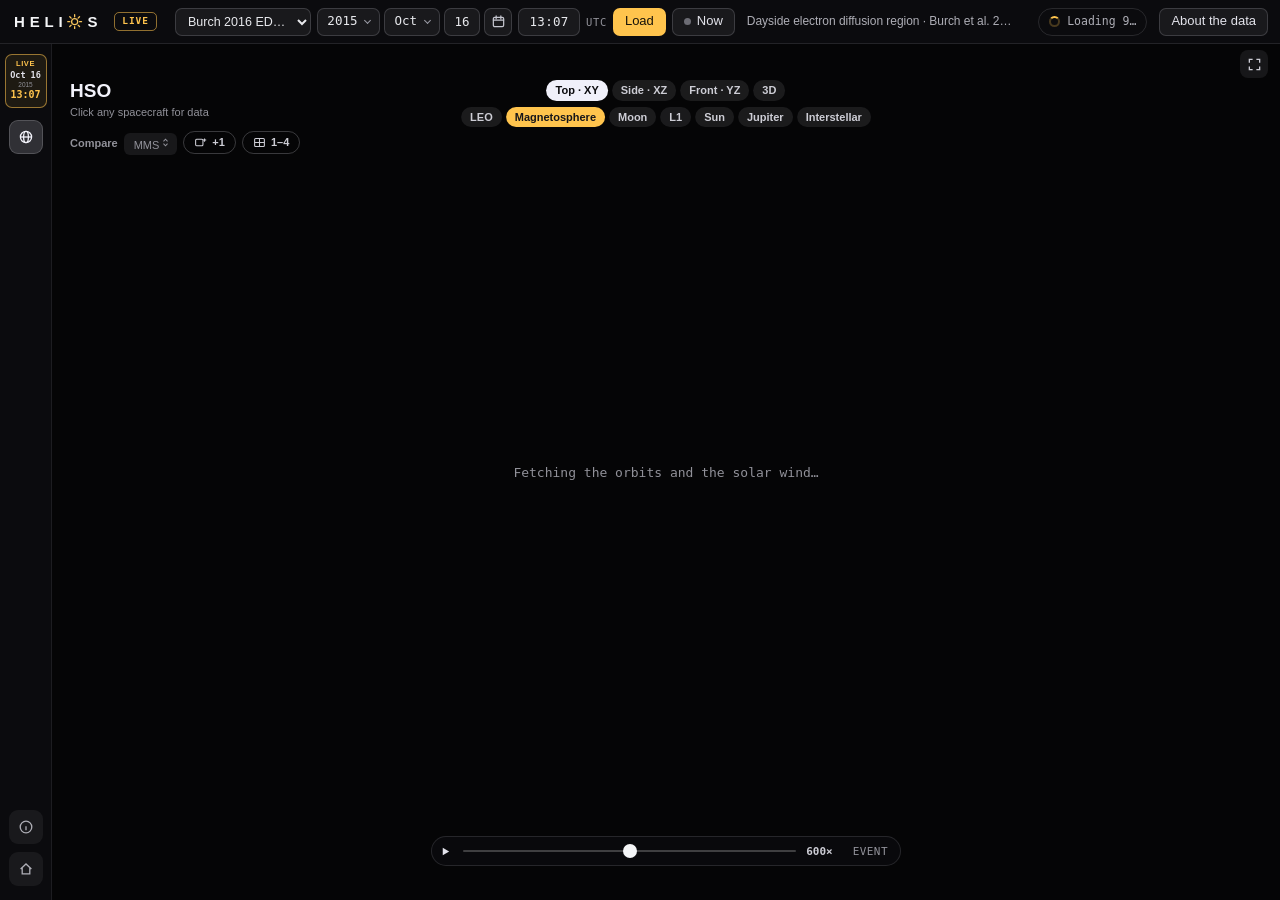
==== commit 25a3746f: "Helios Live: Jupiter and Interstellar views Jupiter: the Joy et al. 2002 magnetopause and bow shock," ====
--- a/app.html
+++ b/app.html
@@ -6,7 +6,7 @@
   <title>Helios Live</title>
   <!-- This page runs its own scripts only and talks to the archives it names, nothing else (a relay named in
        assets/data/live/config.json has to be added to connect-src here too). -->
-  <meta http-equiv="Content-Security-Policy" content="default-src 'self'; script-src 'self'; worker-src 'self'; style-src 'self' 'unsafe-inline' https://fonts.googleapis.com; font-src 'self' https://fonts.gstatic.com; img-src 'self' data: blob: https://data.phys.ucalgary.ca https://services.swpc.noaa.gov https://api.helioviewer.org https://sdo.gsfc.nasa.gov; connect-src 'self' https://cdaweb.gsfc.nasa.gov https://sscweb.gsfc.nasa.gov https://csa.esac.esa.int https://lasp.colorado.edu https://www.ncei.noaa.gov https://api.phys.ucalgary.ca https://data.phys.ucalgary.ca https://services.swpc.noaa.gov https://iswa.ccmc.gsfc.nasa.gov; object-src 'none'; base-uri 'self'; form-action 'self'">
+  <meta http-equiv="Content-Security-Policy" content="default-src 'self'; script-src 'self'; worker-src 'self'; style-src 'self' 'unsafe-inline' https://fonts.googleapis.com; font-src 'self' https://fonts.gstatic.com; img-src 'self' data: blob: https://data.phys.ucalgary.ca https://services.swpc.noaa.gov https://api.helioviewer.org https://sdo.gsfc.nasa.gov; connect-src 'self' https://cdaweb.gsfc.nasa.gov https://sscweb.gsfc.nasa.gov https://csa.esac.esa.int https://lasp.colorado.edu https://www.ncei.noaa.gov https://api.phys.ucalgary.ca https://data.phys.ucalgary.ca https://services.swpc.noaa.gov https://iswa.ccmc.gsfc.nasa.gov https://amda.irap.omp.eu; object-src 'none'; base-uri 'self'; form-action 'self'">
   <meta name="referrer" content="strict-origin-when-cross-origin">
   <meta name="description" content="Helios Live: the Heliophysics System Observatory at any moment since 2015, in your browser. Spacecraft orbits, the magnetopause and bow shock, and each mission's data, fetched live from NASA's and ESA's public archives.">
   <meta name="theme-color" content="#000000">
@@ -26,7 +26,7 @@
   <link rel="preconnect" href="https://fonts.gstatic.com" crossorigin>
   <link rel="stylesheet" href="https://fonts.googleapis.com/css2?family=Barlow+Semi+Condensed:wght@600;700&family=IBM+Plex+Mono:wght@400;500&family=Inter:wght@400;500;600&display=swap">
   <link rel="stylesheet" href="css/site.css?v=66">
-  <link rel="stylesheet" href="css/app.css?v=11">
+  <link rel="stylesheet" href="css/app.css?v=14">
   <link rel="stylesheet" href="css/lmn.css?v=3">
 </head>
 <body class="helios-app" data-default-t="2015-10-16T13:07:02Z">
@@ -75,7 +75,7 @@
             </div>
             <div class="hso-chips">
               <div class="hso-row" role="group" aria-label="Viewpoint"><button data-preset="top" aria-pressed="true">Top · XY</button><button data-preset="side" aria-pressed="false">Side · XZ</button><button data-preset="front" aria-pressed="false">Front · YZ</button><button data-preset="3d" aria-pressed="false">3D</button></div>
-              <div class="hso-row rungs" role="group" aria-label="Scale"><button data-rung="leo" aria-pressed="false">LEO</button><button data-rung="mag" class="on" aria-pressed="true">Magnetosphere</button><button data-rung="moon" aria-pressed="false">Moon</button><button data-rung="l1" aria-pressed="false">L1</button><button data-rung="sun" aria-pressed="false">Sun</button><button disabled title="In the app">Jupiter</button></div>
+              <div class="hso-row rungs" role="group" aria-label="Scale"><button data-rung="leo" aria-pressed="false">LEO</button><button data-rung="mag" class="on" aria-pressed="true">Magnetosphere</button><button data-rung="moon" aria-pressed="false">Moon</button><button data-rung="l1" aria-pressed="false">L1</button><button data-rung="sun" aria-pressed="false">Sun</button><button data-rung="jupiter" aria-pressed="false" title="Jupiter, its magnetosphere, the Galilean moons and Juno">Jupiter</button><button data-rung="interstellar" aria-pressed="false" title="The heliosphere: the Sun out to the Voyagers">Interstellar</button></div>
             </div>
           </div>
           <div class="stage-dock" id="stage-dock" aria-label="Minimized windows"></div>
@@ -114,9 +114,11 @@
     <p><b>Other missions.</b> THEMIS and ARTEMIS, Cluster 1–4, GOES-16 to 19, ACE, Wind, DSCOVR, SOLAR-1 and IMAP, MAVEN and STEREO-A, and OMNI. SOLAR-1's window has NOAA/NCEI's archived 1-minute field (from April 2026) and NOAA's real-time feed for the last day; IMAP's has CDAWeb's MAG and SWAPI science data, then its I-ALiRT real-time stream, then NOAA's feed. Where SSCWeb's definitive THEMIS and ARTEMIS orbits stop short of a recent moment, its predicted orbits are drawn. A GOES window has the satellite's field, its X-rays and the integral particle fluxes, and, for the last seven days, SWPC's differential proton and electron fluxes.</p>
     <p><b>MAVEN and STEREO-A.</b> Both are on the Sun rung; click one for its data window. MAVEN's window shows its data at Mars from CDAWeb: the magnetic field in MSO coordinates (MAG, 1 s), SWIA's ion moments, SWEA's electron spectrum, LPW's electron density and the altitude, with more in-situ key parameters in its Plot selection. SWIA's moments are kept only where the team's quality flags pass. MAVEN's archive ends on 2025-12-06, when the spacecraft was lost; it is drawn at Mars until then. STEREO-A's window shows the solar wind near 1 AU, where STEREO-A is in its orbit about the Sun: the field in RTN coordinates and PLASTIC's protons (1 minute), β, the pressures, HET's energetic particles and the S/WAVES radio spectra. CDAWeb's merged field and plasma file lags the present by months; the radio spectra follow within weeks. STEREO-A's position is CDAWeb's hourly heliocentric ephemeris. Both windows show each craft's data at its own time, not shifted to Earth.</p>
     <p><b>SDO.</b> Click SDO, or the Sun on the Sun rung, for the Sun as SDO saw it: AIA's 193, 304, 171, 211, 131 and 94 Å, HMI's magnetogram and continuum, or four at once. The window follows the time bar: it fetches a strip of frames across the four hours (Helioviewer's renders of the SDO archive, about 300 kB each), shows the one nearest the time bar, and fetches the exact moment once you stop dragging. The download button saves the frame on screen as a 2048-px PNG from Helioviewer (in Quad, one file per channel).</p>
+    <p><b>The Interstellar view.</b> The Sun out to the Voyagers, in a frame fixed to the ecliptic of J2000 with the interstellar wind coming from the left. Voyager 1 and 2, New Horizons and Pioneer 10 and 11 are drawn where JPL Horizons puts them at the moment on screen, with the path each has flown. JPL Horizons extrapolates the Voyagers' trajectories from tracking data that ends in 1992. Both Voyagers are still in contact with Earth. The dashed circle is a sphere around Earth one light-day in radius: 173.14 AU, the distance light covers in 24 hours. The heliopause is a model, Parker's (1961) Rankine shape, set to pass through Voyager 1's crossing in 2012 (121.6 AU); Voyager 2 crossed 12 AU inside it in 2018. The termination shock is drawn as a sphere of 88.8 AU, the mean of the two Voyager crossings (94.0 and 83.7 AU). Both surfaces are schematic away from those four points, and the tail is left open. The wind's direction is IBEX's (Bzowski et al. 2015). Pluto, Eris, Makemake, Haumea, Sedna, Arrokoth and the interstellar objects 1I, 2I and 3I are from JPL Horizons too; the giant planets are JPL's approximate elements. The View menu switches the marker, the model and the bodies. Scroll to zoom.</p>
+    <p><b>The Jupiter view.</b> Jupiter at true size inside its magnetosphere, with the Sun to the left (the JSO frame). Lengths are in Jupiter radii: 1 R♃ is 71,492 km. The magnetopause and the bow shock are Joy et al. 2002's model. The solar wind's pressure at Jupiter sets them. That pressure comes from Tao et al. 2005's model, which carries the wind measured near Earth out to Jupiter, or from a value you pick on the card. The model is least reliable when Earth and Jupiter are far apart in longitude, and the card says so. The purple rings are the current sheet (Khurana &amp; Schwarzl 2005). The red glow is the Io plasma torus (Phipps &amp; Bagenal 2021; Phipps &amp; Withers 2017). Io, Europa, Ganymede, Callisto and Juno are placed from JPL Horizons. The page holds Horizons positions every 32 days for the moons and about 17 an orbit for Juno, and computes the motion in between under Jupiter's gravity, the moons' and the Sun's. Checked against Horizons, the moons land within 10 km and Juno within 15 km. Juno is drawn from its arrival on 2016-07-05; after 2026-09-26 its path is JPL's prediction. Each moon's bright line is its Alfvén wing. It follows the magnetic field (JRM33, Connerney et al. 2022, with the Con2020 current disc, Connerney et al. 2020) from the moon to Jupiter, shifted downstream by the lead angle Hue et al. 2023 measured. Callisto has no measured lead angle, so its line is the plain field line. Alfvén wings stand only where the plasma flows past the moon slower than the Alfvén speed. That always holds at Io, Europa and Ganymede. At Callisto it holds only above or below the plasma sheet, so its wings and footprints come and go as Jupiter turns (Rabia et al. 2025). The dot where a wing meets Jupiter is the moon's auroral footprint. The dashed ovals on Jupiter are where each footprint can fall. The inset shows one moon's interaction with the plasma flowing past it; click a moon to choose it. For Ganymede it draws the moon's own magnetosphere (Kivelson et al. 2002; Kaweeyanun et al. 2020), and Juno's path when Juno flies by. Jupiter's cloud map is Cassini's from December 2000, so the Great Red Spot is not at today's longitude. The View menu switches each layer. Scroll to zoom. Galileo and Juno's data windows are in the Helios app.</p>
     <p><b>Timing and accuracy.</b> The numbers are the archives' current Level 2 versions, read at full precision where the archive allows and not checked by hand. A moment from the last few weeks opens with positions only until the missions publish their data.</p>
     <h3>Sources</h3>
-    <p>MMS Science Data Center (LASP) · CDAWeb and SSCWeb (NASA SPDF) · the MAVEN instrument teams (MAG, SWIA, SWEA, LPW, STATIC, NGIMS, SEP) · NASA STEREO: the IMPACT, PLASTIC and S/WAVES teams · NOAA SWPC (real time: RTSW, GOES, the scales, alerts and forecasts, OVATION) · WDC for Geomagnetism, Kyoto (Dst, via SWPC) · NASA CCMC (ISWA) · NOAA NCEI · LASP Space Weather Portal · ESA Cluster Science Archive · NASA SDO and Helioviewer · University of Calgary · IAGA (IGRF-14)</p>
+    <p>MMS Science Data Center (LASP) · CDAWeb and SSCWeb (NASA SPDF) · JPL Horizons (the Interstellar view's spacecraft and small bodies; the Jupiter view's moons and Juno) · CDPP/AMDA (the solar wind at Jupiter, Tao et al. 2005) · NASA/JPL/Space Science Institute (Cassini's map of Jupiter) · USGS Astrogeology (the maps of Io, Europa, Ganymede and Callisto) · the MAVEN instrument teams (MAG, SWIA, SWEA, LPW, STATIC, NGIMS, SEP) · NASA STEREO: the IMPACT, PLASTIC and S/WAVES teams · NOAA SWPC (real time: RTSW, GOES, the scales, alerts and forecasts, OVATION) · WDC for Geomagnetism, Kyoto (Dst, via SWPC) · NASA CCMC (ISWA) · NOAA NCEI · LASP Space Weather Portal · ESA Cluster Science Archive · NASA SDO and Helioviewer · University of Calgary · IAGA (IGRF-14)</p>
     <p>Analysis methods adapted from PySPEDAS and SPEDAS using Claude Code, and extensively tested to ensure accurate translations. Earth imagery from NASA's Blue Marble. Artemis II photographs from the NASA Image and Video Library. Every model, code base and data source is cited where it is used.</p>
     <p class="la-fine">Helios is built by Dr. Jason Beedle. It is developed independently and is not supported or endorsed by NASA, NOAA, ESA or any institution. Past moments are kept in this browser for a week so they reopen quickly.</p>
   </dialog>
@@ -133,13 +135,15 @@
   <script src="js/app-page.js?v=5"></script>
   <script src="js/igrf14.js?v=38"></script>
   <script src="js/fieldlines.js?v=39"></script>
-  <script src="js/hsoview.js?v=61"></script>
+  <script src="js/heliosphere.js?v=2"></script>
+  <script src="js/jupiter.js?v=2"></script>
+  <script src="js/hsoview.js?v=67"></script>
   <script src="js/hso-now.js?v=9"></script>
   <script src="js/hso-live.js?v=84"></script>
   <script src="js/lmn.js?v=1"></script>
   <script src="js/lmn-panel.js?v=4"></script>
   <script src="js/recon.js?v=1"></script>
   <script src="js/formation.js?v=4"></script>
-  <script src="js/hso.js?v=87"></script>
+  <script src="js/hso.js?v=89"></script>
 </body>
 </html>
--- a/css/app.css
+++ b/css/app.css
@@ -284,3 +284,54 @@
 
 /* a data window whose mission has ended (MAVEN after 2025-12-06): the note in place of empty panels */
 .panel-loading.ended { padding: 0 12%; background: #fff; font: 500 13.5px/1.55 -apple-system, BlinkMacSystemFont, "Helvetica Neue", Arial, sans-serif; text-align: center; }
+
+/* ── the Interstellar rung's card (hsoview.js farCardUpdate): each craft's distances and light time, then what is drawn ── */
+.hso-far { position: absolute; right: 14px; bottom: 76px; z-index: 5; width: 350px; box-sizing: border-box; padding: 10px 11px; border: 1px solid rgba(240, 240, 250, 0.12); border-radius: 10px; background: rgba(22, 22, 26, 0.92); color: #aeaeb6; font-size: 10.5px; line-height: 1.4; }
+.hso-far[hidden] { display: none; }
+.hso-far.min { width: auto; padding: 5px 9px; }
+.hso-far p { margin: 3px 0 0; }
+.hso-far .hf-h { display: flex; align-items: baseline; gap: 8px; margin: 0 0 5px; }
+.hso-far.min .hf-h { margin: 0; }
+.hso-far .hf-h b { color: #e3e3eb; font: 700 10px/1 inherit; letter-spacing: 0.06em; }
+.hso-far .hf-h span { flex: 1; color: #919199; font: 10px/1 ui-monospace, "SF Mono", Menlo, monospace; }
+.hso-far .hf-min { width: 16px; height: 16px; margin-left: auto; padding: 0; border: 0; border-radius: 4px; background: none; color: #aeaeb6; font: 600 13px/1 ui-monospace, Menlo, monospace; cursor: pointer; }
+.hso-far .hf-min:hover { background: rgba(240, 240, 250, 0.12); color: #fff; }
+.hso-far table { width: 100%; margin: 0 0 6px; border-collapse: collapse; font: 10px/1.5 ui-monospace, "SF Mono", Menlo, monospace; }
+.hso-far thead td { color: #6c6c74; font: 9px/1.4 inherit; }
+.hso-far td { padding: 0 0 0 10px; color: #e3e3eb; text-align: right; white-space: nowrap; }
+.hso-far tbody th { padding: 0; font: 600 10px/1.5 inherit; text-align: left; white-space: nowrap; }
+.hso-far tr.sil td { color: #6c6c74; }
+.hso-far .hf-f { margin-top: 6px; color: #6c6c74; font-size: 9.5px; }
+.ism .hso-zoom { top: 104px; transform: none; }   /* clear of the card */
+/* the Jupiter rung: a moon's inset above the card, bottom right */
+.hso-jupbox { position: absolute; right: 14px; bottom: 76px; z-index: 5; display: flex; flex-direction: column; align-items: flex-end; gap: 8px; pointer-events: none; color: #aeaeb6; font: 10.5px/1.45 -apple-system, BlinkMacSystemFont, "Segoe UI", sans-serif; }
+.hso-jupbox[hidden] { display: none; }
+.hso-jupbox > div { pointer-events: auto; box-sizing: border-box; padding: 8px 10px; border: 1px solid rgba(240, 240, 250, 0.12); border-radius: 10px; background: rgba(22, 22, 26, 0.95); }
+.hso-jupbox p { margin: 2px 0 0; }
+.hso-jupbox sub { font-size: 0.72em; }
+.hso-jupbox button { padding: 0; border: 0; background: none; color: #aeaeb6; font: inherit; cursor: pointer; }
+.hso-jupbox button:hover { color: #fff; }
+.hso-jupbox .jb-min { width: 16px; height: 16px; border-radius: 4px; font: 600 13px/1 ui-monospace, Menlo, monospace; }
+.hso-jupbox .jb-min:hover { background: rgba(240, 240, 250, 0.12); }
+.hso-jmoon { width: 362px; }
+.hso-jmoon .jm-h { display: flex; align-items: baseline; gap: 9px; margin: 0 0 5px; font-size: 11px; }
+.hso-jmoon .jm-h span { flex: 1; }
+.hso-jmoon .jm-h button.on { font-weight: 700; }
+.hso-jmoon canvas { display: block; width: 340px; height: 241px; border-radius: 6px; background: rgba(0, 0, 0, 0.3); }
+.hso-jmoon .jm-live { margin-top: 4px; font: 10px/1.5 ui-monospace, "SF Mono", Menlo, monospace; }
+.hso-jmoon .jm-c { color: #6c6c74; font: 9.5px/1.4 -apple-system, BlinkMacSystemFont, "Segoe UI", sans-serif; }
+.hso-jmoon.min, .hso-jup.min { width: auto; padding: 5px 9px; }
+.hso-jmoon.min canvas, .hso-jmoon.min .jm-live, .hso-jmoon.min .jm-f, .hso-jup.min > :not(.jc-h) { display: none; }
+.hso-jmoon.min .jm-h, .hso-jup.min .jc-h { margin: 0; }
+.hso-jup { width: 362px; }
+.hso-jup .jc-h { display: flex; align-items: baseline; gap: 8px; margin: 0 0 4px; }
+.hso-jup .jc-h b { color: #e3e3eb; font: 700 10px/1 inherit; letter-spacing: 0.06em; }
+.hso-jup .jc-h span { flex: 1; color: #919199; font: 10px/1 ui-monospace, "SF Mono", Menlo, monospace; }
+.hso-jup .jc-a, .hso-jup .jc-b { color: #e3e3eb; font: 10px/1.5 ui-monospace, "SF Mono", Menlo, monospace; }
+.hso-jup .jc-d { color: #6c6c74; }
+.hso-jup select { max-width: 100%; margin: 2px 0; padding: 1px 4px; border: 1px solid rgba(240, 240, 250, 0.18); border-radius: 5px; background: #16161a; color: #e3e3eb; font: 10px/1.4 inherit; }
+.hso-jup .jc-z { display: flex; gap: 12px; margin: 5px 0 4px; }
+.hso-jup .jc-z button { text-decoration: underline; text-decoration-color: rgba(240, 240, 250, 0.3); text-underline-offset: 2px; }
+.hso-jup .jc-n { margin-top: 3px; color: #919199; font-size: 9.5px; line-height: 1.4; }
+.hso-jup .jc-f { margin-top: 5px; color: #6c6c74; font-size: 9.5px; }
+.jup .hso-zoom { right: 386px; }   /* beside the inset and the card */
